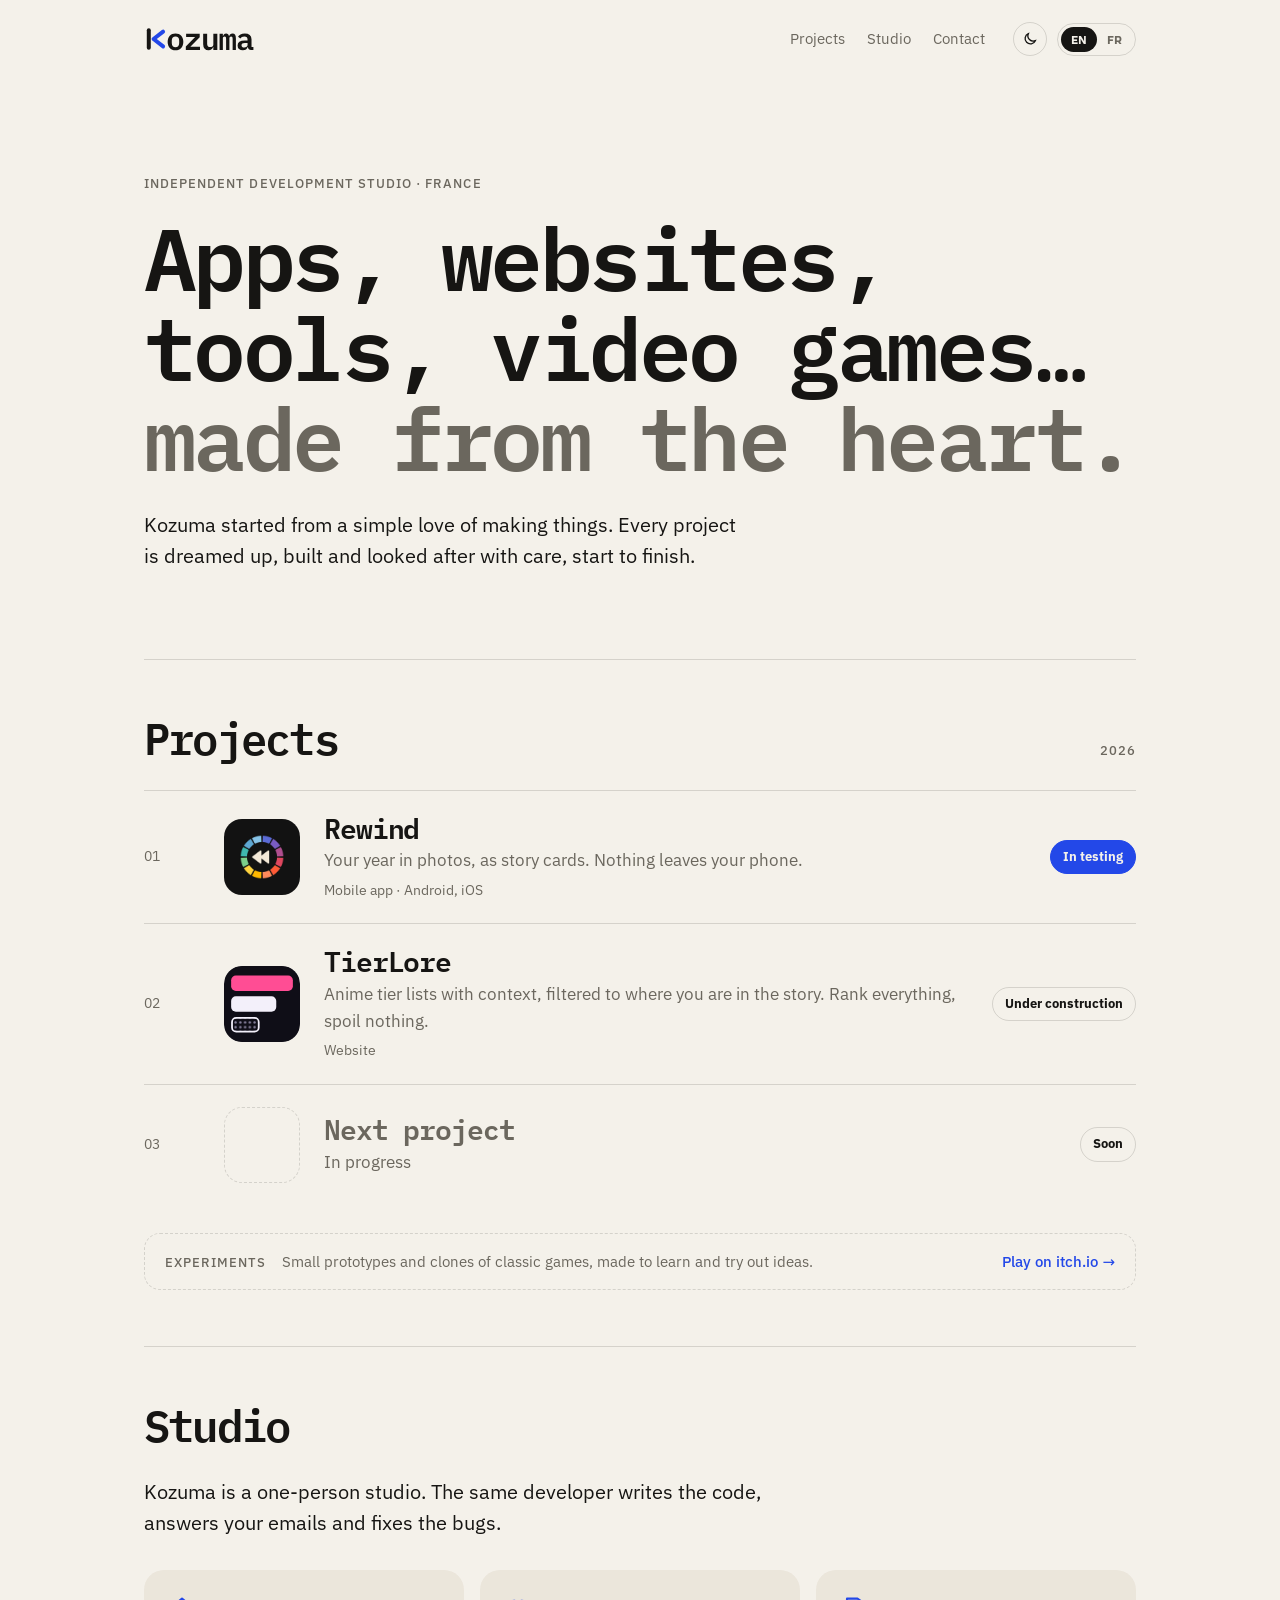
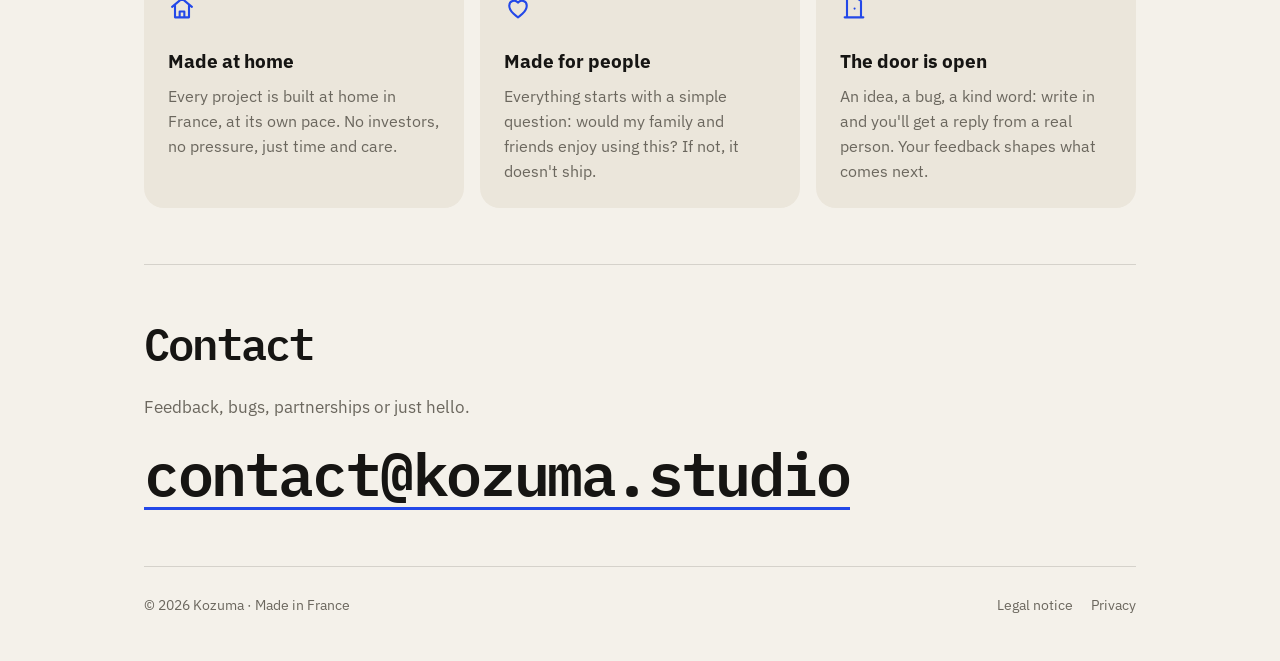
==== index.html @ 7aa735cb "Add TierLore to the projects" ====
<!doctype html>
<html lang="en">
<head>
<meta charset="utf-8">
<meta name="viewport" content="width=device-width, initial-scale=1">
<title>Kozuma</title>
<meta name="description" content="Kozuma is an independent development studio from France: apps, websites, tools and video games, made with heart.">
<meta name="theme-color" content="#f4f1ea" media="(prefers-color-scheme: light)">
<meta name="theme-color" content="#141311" media="(prefers-color-scheme: dark)">
<script>
  // Apply the saved theme before the page paints, so there is no flash.
  try { const t = localStorage.getItem('theme'); if (t === 'light' || t === 'dark') document.documentElement.dataset.theme = t; } catch {}
</script>
<link rel="icon" href="favicon.svg" type="image/svg+xml">
<link rel="icon" href="favicon.png" type="image/png">
<link rel="apple-touch-icon" href="img/kozuma-icon-192.png">
<meta property="og:type" content="website">
<meta property="og:title" content="Kozuma">
<meta property="og:description" content="Independent development studio from France: apps, websites, tools and video games, made with heart.">
<meta property="og:url" content="https://kozuma.studio/">
<meta property="og:image" content="https://kozuma.studio/img/og.png">
<meta property="og:image:width" content="1200">
<meta property="og:image:height" content="630">
<meta name="twitter:card" content="summary_large_image">
<link rel="preload" href="fonts/ibm-plex-mono-600-latin.woff2" as="font" type="font/woff2" crossorigin>
<link rel="stylesheet" href="fonts/fonts.css">
<style>
  :root {
    --display: "IBM Plex Mono", ui-monospace, monospace; --display-weight: 600; --display-track: -.04em; --body: "IBM Plex Sans", system-ui, sans-serif;
    --bg: #f4f1ea; --ink: #161513; --muted: #6b675e; --line: rgba(22,21,19,.14); --card: #ebe6db; --accent: #2348e8;
  }
  /* Theme: follows the device unless the visitor picked one (data-theme on <html>). */
  @media (prefers-color-scheme: dark) {
    :root:not([data-theme="light"]) { --bg: #141311; --ink: #f1ede4; --muted: #9c978b; --line: rgba(241,237,228,.14); --card: #1f1d1a; --accent: #7d95ff; }
  }
  :root[data-theme="dark"] { --bg: #141311; --ink: #f1ede4; --muted: #9c978b; --line: rgba(241,237,228,.14); --card: #1f1d1a; --accent: #7d95ff; }
  * { box-sizing: border-box; }
  html { -webkit-text-size-adjust: 100%; }
  body { margin: 0; background: var(--bg); color: var(--ink); font: 17px/1.55 var(--body); }
  a { color: inherit; }
  ::selection { background: var(--accent); color: var(--bg); }
  .wrap { max-width: 1040px; margin: 0 auto; padding: 0 24px; }
  .display { font-family: var(--display); font-weight: var(--display-weight); letter-spacing: var(--display-track); line-height: 1.02; }
  .label { font-size: 13px; font-weight: 500; letter-spacing: .08em; text-transform: uppercase; color: var(--muted); }

  /* Language: both texts live in the page, the html lang attribute picks one. */
  html[lang="en"] [lang="fr"], html[lang="fr"] [lang="en"] { display: none !important; }

  header { display: flex; align-items: center; gap: 28px; padding: 22px 0; }
  .brand { display: flex; align-items: center; gap: 10px; font-size: 22px; text-decoration: none; }
  .brand svg { height: 28px; width: auto; flex: none; display: block; }
  nav { display: flex; gap: 22px; margin-left: auto; font-size: 15px; }
  nav a { text-decoration: none; color: var(--muted); }
  nav a:hover { color: var(--ink); }
  .theme { display: grid; place-items: center; width: 34px; height: 34px; border: 1px solid var(--line); border-radius: 999px; background: none; color: var(--ink); cursor: pointer; padding: 0; }
  .theme svg { width: 16px; height: 16px; fill: none; stroke: currentColor; stroke-width: 2; stroke-linecap: round; }
  .theme .sun { display: none; }
  @media (prefers-color-scheme: dark) { :root:not([data-theme="light"]) .theme .sun { display: block; } :root:not([data-theme="light"]) .theme .moon { display: none; } }
  :root[data-theme="dark"] .theme .sun { display: block; } :root[data-theme="dark"] .theme .moon { display: none; }
  .theme + .switch { margin-left: -18px; }
  .switch { display: flex; border: 1px solid var(--line); border-radius: 999px; padding: 3px; }
  .switch button { border: 0; background: none; color: var(--muted); font: 700 12px var(--body); padding: 5px 10px; border-radius: 999px; cursor: pointer; }
  .switch button[aria-pressed="true"] { background: var(--ink); color: var(--bg); }

  .hero { padding: 96px 0 88px; }
  h1 { font-size: clamp(44px, 7.6vw, 88px); margin: 18px 0 28px; max-width: 13em; }
  h1 .soft { color: var(--muted); }
  .lead { font-size: 20px; max-width: 30em; margin: 0; }

  section { padding: 56px 0; border-top: 1px solid var(--line); }
  .head { display: flex; align-items: baseline; justify-content: space-between; gap: 20px; margin-bottom: 28px; }
  h2 { font-size: clamp(30px, 4.4vw, 44px); margin: 0; }

  /* Projects: one row per project, numbered like an index. */
  .projects { list-style: none; margin: 0; padding: 0; }
  .row { display: grid; grid-template-columns: 56px 76px 1fr auto; gap: 24px; align-items: center; padding: 22px 0; border-bottom: 1px solid var(--line); text-decoration: none; }
  .projects li:first-child .row { border-top: 1px solid var(--line); }
  .projects li:last-child .row { border-bottom: 0; }
  .num { font-size: 14px; color: var(--muted); font-variant-numeric: tabular-nums; }
  .row img, .row .blank { width: 76px; height: 76px; border-radius: 18px; }
  .row .blank { border: 1.5px dashed var(--line); }
  .row b { font-family: var(--display); font-weight: var(--display-weight); letter-spacing: var(--display-track); font-size: 28px; display: block; line-height: 1.1; }
  .row p { margin: 4px 0 0; color: var(--muted); }
  .row .meta { font-size: 14px; color: var(--muted); margin-top: 6px; }
  .status { font-size: 13px; font-weight: 700; padding: 6px 12px; border-radius: 999px; white-space: nowrap; border: 1px solid var(--line); }
  .status.live { background: var(--accent); border-color: var(--accent); color: var(--bg); }
  a.row:hover b { text-decoration: underline; text-decoration-thickness: 2px; text-underline-offset: 4px; }
  .row.next b { color: var(--muted); }
  .lab { display: flex; flex-wrap: wrap; align-items: baseline; gap: 6px 16px; margin-top: 28px; padding: 16px 20px; border: 1px dashed var(--line); border-radius: 16px; text-decoration: none; color: var(--muted); font-size: 15px; }
  .lab-go { margin-left: auto; color: var(--accent); font-weight: 500; white-space: nowrap; }
  .lab:hover .lab-go { text-decoration: underline; text-underline-offset: 3px; }

  .values { display: grid; grid-template-columns: repeat(3, 1fr); gap: 16px; }
  .value { background: var(--card); border-radius: 20px; padding: 24px; }
  .value h3 { font-size: 19px; margin: 0 0 8px; }
  .value .ico { width: 28px; height: 28px; margin-bottom: 18px; fill: none; stroke: var(--accent); stroke-width: 1.8; stroke-linecap: round; stroke-linejoin: round; }
  .value p { margin: 0; color: var(--muted); font-size: 16px; }
  .about { font-size: 20px; max-width: 34em; margin: 0 0 32px; }

  .mail { font-size: clamp(20px, 5.4vw, 60px); text-decoration: none; display: inline-block; border-bottom: 3px solid var(--accent); padding-bottom: 4px; overflow-wrap: anywhere; }
  .mail:hover { color: var(--accent); }
  .contact p { color: var(--muted); margin: 0 0 22px; }

  footer { padding: 28px 0 44px; color: var(--muted); font-size: 14px; display: flex; gap: 20px; flex-wrap: wrap; justify-content: space-between; border-top: 1px solid var(--line); }
  footer .legal { display: flex; gap: 18px; }
  footer a { text-decoration: none; } footer a:hover { color: var(--ink); }

  @media (max-width: 760px) {
    nav { display: none; }
    .theme { margin-left: auto; }
    .hero { padding: 48px 0 56px; }
    .values { grid-template-columns: 1fr; }
    .row { grid-template-columns: 56px 1fr auto; gap: 16px; }
    .row .num { display: none; }
    .row img, .row .blank { width: 56px; height: 56px; border-radius: 14px; }
    .row b { font-size: 22px; }
    .status { grid-column: 2 / -1; justify-self: start; }
  }
</style>
</head>
<body>
<div class="wrap">
  <header>
    <a class="brand" href="./" aria-label="Kozuma">
      <svg viewBox="-40 -800 3592 900" aria-hidden="true"><g fill="none" stroke-width="128" stroke-linecap="round" stroke-linejoin="round"><path d="M114.0 -632.0 L114.0 -66.0" stroke="var(--ink)"/><path d="M573.6 -586.9 L267.4 -349.0 L573.6 -111.1" stroke="var(--accent)"/></g><path fill="var(--ink)" d="M972 12Q913 12 866.5 -7.0Q820 -26 787.5 -61.0Q755 -96 737.5 -146.0Q720 -196 720 -258Q720 -320 737.5 -370.0Q755 -420 787.5 -455.0Q820 -490 866.5 -509.0Q913 -528 972 -528Q1030 -528 1077.0 -509.0Q1124 -490 1156.5 -455.0Q1189 -420 1206.5 -370.0Q1224 -320 1224 -258Q1224 -196 1206.5 -146.0Q1189 -96 1156.5 -61.0Q1124 -26 1077.0 -7.0Q1030 12 972 12ZM972 -86Q1027 -86 1059.0 -119.5Q1091 -153 1091 -218V-298Q1091 -363 1059.0 -396.5Q1027 -430 972 -430Q917 -430 885.0 -396.5Q853 -363 853 -298V-218Q853 -153 885.0 -119.5Q917 -86 972 -86Z M1304 0V-109L1604 -415H1314V-516H1750V-407L1450 -101H1760V0Z M2189 -91H2184Q2167 -49 2131.5 -18.5Q2096 12 2033 12Q1957 12 1909.5 -38.5Q1862 -89 1862 -183V-516H1990V-201Q1990 -89 2087 -89Q2106 -89 2124.5 -94.0Q2143 -99 2157.5 -109.5Q2172 -120 2180.5 -135.0Q2189 -150 2189 -171V-516H2317V0H2189Z M2389 0V-516H2495V-445H2501Q2513 -479 2535.5 -503.5Q2558 -528 2599 -528Q2638 -528 2661.0 -505.5Q2684 -483 2691 -442H2696Q2709 -477 2734.5 -502.5Q2760 -528 2807 -528Q2864 -528 2889.0 -487.0Q2914 -446 2914 -366V0H2809V-351Q2809 -396 2796.5 -414.0Q2784 -432 2759 -432Q2736 -432 2720.5 -417.0Q2705 -402 2705 -371V0H2599V-351Q2599 -396 2587.0 -414.0Q2575 -432 2550 -432Q2526 -432 2510.5 -417.0Q2495 -402 2495 -371V0Z M3402 0Q3355 0 3329.5 -23.5Q3304 -47 3299 -89H3294Q3280 -41 3239.0 -14.5Q3198 12 3138 12Q3060 12 3014.0 -29.0Q2968 -70 2968 -143Q2968 -299 3197 -299H3288V-333Q3288 -382 3264.0 -407.0Q3240 -432 3186 -432Q3137 -432 3107.0 -413.0Q3077 -394 3056 -364L2983 -426Q3007 -469 3060.5 -498.5Q3114 -528 3199 -528Q3301 -528 3358.5 -480.5Q3416 -433 3416 -339V-96H3477V0ZM3181 -76Q3227 -76 3257.5 -97.5Q3288 -119 3288 -156V-225H3200Q3095 -225 3095 -159V-139Q3095 -108 3118.0 -92.0Q3141 -76 3181 -76Z"/></svg>
    </a>
    <nav>
      <a href="#projects"><span lang="en">Projects</span><span lang="fr">Projets</span></a>
      <a href="#studio">Studio</a>
      <a href="#contact">Contact</a>
    </nav>
    <button type="button" class="theme" aria-label="Light or dark theme">
      <svg class="moon" viewBox="0 0 24 24" aria-hidden="true"><path d="M20 14.5A8 8 0 0 1 9.5 4a8 8 0 1 0 10.5 10.5Z"/></svg>
      <svg class="sun" viewBox="0 0 24 24" aria-hidden="true"><circle cx="12" cy="12" r="4"/><path d="M12 2v2M12 20v2M4.9 4.9l1.4 1.4M17.7 17.7l1.4 1.4M2 12h2M20 12h2M4.9 19.1l1.4-1.4M17.7 6.3l1.4-1.4"/></svg>
    </button>
    <div class="switch" role="group" aria-label="Language">
      <button type="button" data-lang="en">EN</button>
      <button type="button" data-lang="fr">FR</button>
    </div>
  </header>

  <main>
    <div class="hero">
      <div class="label"><span lang="en">Independent development studio · France</span><span lang="fr">Studio de développement indépendant · France</span></div>
      <h1 class="display">
        <span lang="en">Apps, websites, tools, video games… <span class="soft">made from the heart.</span></span>
        <span lang="fr">Applis, sites, outils, jeux vidéo… <span class="soft">faits avec le cœur.</span></span>
      </h1>
      <p class="lead">
        <span lang="en">Kozuma started from a simple love of making things. Every project is dreamed up, built and looked after with care, start to finish.</span>
        <span lang="fr">Kozuma est né d'une passion toute simple : fabriquer des choses. Chaque projet est imaginé, construit et entretenu avec soin, du début à la fin.</span>
      </p>
    </div>

    <section id="projects">
      <div class="head">
        <h2 class="display"><span lang="en">Projects</span><span lang="fr">Projets</span></h2>
        <span class="label">2026</span>
      </div>
      <ul class="projects">
        <li>
          <a class="row" href="https://rewind.kozuma.studio/">
            <span class="num">01</span>
            <img src="img/rewind.png" alt="">
            <div>
              <b>Rewind</b>
              <p><span lang="en">Your year in photos, as story cards. Nothing leaves your phone.</span><span lang="fr">Ton année en photos, en stories. Rien ne quitte ton téléphone.</span></p>
              <div class="meta"><span lang="en">Mobile app · Android, iOS</span><span lang="fr">App mobile · Android, iOS</span></div>
            </div>
            <span class="status live"><span lang="en">In testing</span><span lang="fr">En test</span></span>
          </a>
        </li>
        <li>
          <a class="row" href="https://tierlore.com/">
            <span class="num">02</span>
            <img src="img/tierlore.svg" alt="">
            <div>
              <b>TierLore</b>
              <p><span lang="en">Anime tier lists with context, filtered to where you are in the story. Rank everything, spoil nothing.</span><span lang="fr">Des tier lists d'anime avec du contexte, filtré selon ton avancée dans l'histoire. Classe tout, ne spoile rien.</span></p>
              <div class="meta"><span lang="en">Website</span><span lang="fr">Site web</span></div>
            </div>
            <span class="status"><span lang="en">Under construction</span><span lang="fr">En construction</span></span>
          </a>
        </li>
        <li>
          <div class="row next">
            <span class="num">03</span>
            <span class="blank"></span>
            <div>
              <b><span lang="en">Next project</span><span lang="fr">Prochain projet</span></b>
              <p><span lang="en">In progress</span><span lang="fr">En cours</span></p>
            </div>
            <span class="status"><span lang="en">Soon</span><span lang="fr">Bientôt</span></span>
          </div>
        </li>
      </ul>
      <a class="lab" href="https://kozumagames.itch.io" rel="noopener">
        <span class="label"><span lang="en">Experiments</span><span lang="fr">Expérimentations</span></span>
        <span class="lab-text"><span lang="en">Small prototypes and clones of classic games, made to learn and try out ideas.</span><span lang="fr">Des petits prototypes et clones de jeux classiques, faits pour apprendre et tester des idées.</span></span>
        <span class="lab-go"><span lang="en">Play on itch.io</span><span lang="fr">Jouer sur itch.io</span> →</span>
      </a>
    </section>

    <section id="studio">
      <div class="head"><h2 class="display">Studio</h2></div>
      <p class="about">
        <span lang="en">Kozuma is a one-person studio. The same developer writes the code, answers your emails and fixes the bugs.</span>
        <span lang="fr">Kozuma est un studio d'une seule personne. Le même développeur écrit le code, répond à tes mails et corrige les bugs.</span>
      </p>
      <div class="values">
        <div class="value">
          <svg class="ico" viewBox="0 0 24 24" aria-hidden="true"><path d="M3.5 11 12 4l8.5 7M6 9.5V20h12V9.5M10 20v-5h4v5"/></svg>
          <h3><span lang="en">Made at home</span><span lang="fr">Fait maison</span></h3>
          <p><span lang="en">Every project is built at home in France, at its own pace. No investors, no pressure, just time and care.</span><span lang="fr">Chaque projet est fabriqué à la maison, en France, à son rythme. Pas d'investisseurs, pas de pression, juste du temps et du soin.</span></p>
        </div>
        <div class="value">
          <svg class="ico" viewBox="0 0 24 24" aria-hidden="true"><path d="M12 20s-7.5-4.6-7.5-10A4.2 4.2 0 0 1 12 7.4 4.2 4.2 0 0 1 19.5 10c0 5.4-7.5 10-7.5 10Z"/></svg>
          <h3><span lang="en">Made for people</span><span lang="fr">Pensé pour les proches</span></h3>
          <p><span lang="en">Everything starts with a simple question: would my family and friends enjoy using this? If not, it doesn't ship.</span><span lang="fr">Tout part d'une question simple : est-ce que ma famille et mes amis aimeraient s'en servir ? Si la réponse est non, ça ne sort pas.</span></p>
        </div>
        <div class="value">
          <svg class="ico" viewBox="0 0 24 24" aria-hidden="true"><path d="M6 20V4h9l3 2v14M4 20h16M12.5 12.5h.01"/></svg>
          <h3><span lang="en">The door is open</span><span lang="fr">La porte est ouverte</span></h3>
          <p><span lang="en">An idea, a bug, a kind word: write in and you'll get a reply from a real person. Your feedback shapes what comes next.</span><span lang="fr">Une idée, un bug, un petit mot : écris et une vraie personne te répond. Tes retours décident de la suite.</span></p>
        </div>
      </div>
    </section>

    <section id="contact" class="contact">
      <div class="head"><h2 class="display">Contact</h2></div>
      <p><span lang="en">Feedback, bugs, partnerships or just hello.</span><span lang="fr">Un retour, un bug, un partenariat ou juste bonjour.</span></p>
      <a class="mail display" href="mailto:contact@kozuma.studio">contact@kozuma.studio</a>
    </section>
  </main>

  <footer>
    <span>© 2026 Kozuma · <span lang="en">Made in France</span><span lang="fr">Fait en France</span></span>
    <span class="legal"><a href="legal/"><span lang="en">Legal notice</span><span lang="fr">Mentions légales</span></a><a href="privacy/"><span lang="en">Privacy</span><span lang="fr">Confidentialité</span></a></span>
  </footer>
</div>

<script>
  // Theme: flips whatever is showing now and remembers the choice.
  const themeColor = { light: '#f4f1ea', dark: '#141311' };
  function showTheme() {
    const t = document.documentElement.dataset.theme || (matchMedia('(prefers-color-scheme: dark)').matches ? 'dark' : 'light');
    for (const m of document.querySelectorAll('meta[name="theme-color"]')) m.content = themeColor[t];
  }
  document.querySelector('.theme').addEventListener('click', () => {
    const dark = getComputedStyle(document.documentElement).getPropertyValue('--bg').trim() === '#141311';
    const next = dark ? 'light' : 'dark';
    document.documentElement.dataset.theme = next;
    try { localStorage.setItem('theme', next); } catch {}
    showTheme();
  });
  if (document.documentElement.dataset.theme) showTheme();

  // Language: the visitor's choice, else the browser's, else English.
  function setLang(lang) {
    document.documentElement.lang = lang;
    for (const b of document.querySelectorAll('.switch button')) b.setAttribute('aria-pressed', String(b.dataset.lang === lang));
  }
  let saved = null;
  try { saved = localStorage.getItem('lang'); } catch {}
  const browserLang = (navigator.language || '').toLowerCase().startsWith('fr') ? 'fr' : 'en';
  setLang(saved === 'fr' || saved === 'en' ? saved : browserLang);
  for (const b of document.querySelectorAll('.switch button')) {
    b.addEventListener('click', () => {
      setLang(b.dataset.lang);
      try { localStorage.setItem('lang', b.dataset.lang); } catch {}
    });
  }
</script>
</body>
</html>
---- fonts/fonts.css ----
/* IBM Plex, SIL Open Font License 1.1, self-hosted (latin + latin-ext). */
/* latin-ext */
@font-face {
  font-family: 'IBM Plex Mono';
  font-style: normal;
  font-weight: 600;
  font-display: swap;
  src: url(ibm-plex-mono-600-latin-ext.woff2) format('woff2');
  unicode-range: U+0100-02BA, U+02BD-02C5, U+02C7-02CC, U+02CE-02D7, U+02DD-02FF, U+0304, U+0308, U+0329, U+1D00-1DBF, U+1E00-1E9F, U+1EF2-1EFF, U+2020, U+20A0-20AB, U+20AD-20C4, U+2113, U+2C60-2C7F, U+A720-A7FF;
}
/* latin */
@font-face {
  font-family: 'IBM Plex Mono';
  font-style: normal;
  font-weight: 600;
  font-display: swap;
  src: url(ibm-plex-mono-600-latin.woff2) format('woff2');
  unicode-range: U+0000-00FF, U+0131, U+0152-0153, U+02BB-02BC, U+02C6, U+02DA, U+02DC, U+0304, U+0308, U+0329, U+2000-206F, U+20AC, U+2122, U+2191, U+2193, U+2212, U+2215, U+FEFF, U+FFFD;
}
/* latin-ext */
@font-face {
  font-family: 'IBM Plex Sans';
  font-style: normal;
  font-weight: 400;
  font-stretch: 100%;
  font-display: swap;
  src: url(ibm-plex-sans-400-latin-ext.woff2) format('woff2');
  unicode-range: U+0100-02BA, U+02BD-02C5, U+02C7-02CC, U+02CE-02D7, U+02DD-02FF, U+0304, U+0308, U+0329, U+1D00-1DBF, U+1E00-1E9F, U+1EF2-1EFF, U+2020, U+20A0-20AB, U+20AD-20C4, U+2113, U+2C60-2C7F, U+A720-A7FF;
}
/* latin */
@font-face {
  font-family: 'IBM Plex Sans';
  font-style: normal;
  font-weight: 400;
  font-stretch: 100%;
  font-display: swap;
  src: url(ibm-plex-sans-400-latin.woff2) format('woff2');
  unicode-range: U+0000-00FF, U+0131, U+0152-0153, U+02BB-02BC, U+02C6, U+02DA, U+02DC, U+0304, U+0308, U+0329, U+2000-206F, U+20AC, U+2122, U+2191, U+2193, U+2212, U+2215, U+FEFF, U+FFFD;
}
/* latin-ext */
@font-face {
  font-family: 'IBM Plex Sans';
  font-style: normal;
  font-weight: 500;
  font-stretch: 100%;
  font-display: swap;
  src: url(ibm-plex-sans-400-latin-ext.woff2) format('woff2');
  unicode-range: U+0100-02BA, U+02BD-02C5, U+02C7-02CC, U+02CE-02D7, U+02DD-02FF, U+0304, U+0308, U+0329, U+1D00-1DBF, U+1E00-1E9F, U+1EF2-1EFF, U+2020, U+20A0-20AB, U+20AD-20C4, U+2113, U+2C60-2C7F, U+A720-A7FF;
}
/* latin */
@font-face {
  font-family: 'IBM Plex Sans';
  font-style: normal;
  font-weight: 500;
  font-stretch: 100%;
  font-display: swap;
  src: url(ibm-plex-sans-400-latin.woff2) format('woff2');
  unicode-range: U+0000-00FF, U+0131, U+0152-0153, U+02BB-02BC, U+02C6, U+02DA, U+02DC, U+0304, U+0308, U+0329, U+2000-206F, U+20AC, U+2122, U+2191, U+2193, U+2212, U+2215, U+FEFF, U+FFFD;
}
/* latin-ext */
@font-face {
  font-family: 'IBM Plex Sans';
  font-style: normal;
  font-weight: 700;
  font-stretch: 100%;
  font-display: swap;
  src: url(ibm-plex-sans-400-latin-ext.woff2) format('woff2');
  unicode-range: U+0100-02BA, U+02BD-02C5, U+02C7-02CC, U+02CE-02D7, U+02DD-02FF, U+0304, U+0308, U+0329, U+1D00-1DBF, U+1E00-1E9F, U+1EF2-1EFF, U+2020, U+20A0-20AB, U+20AD-20C4, U+2113, U+2C60-2C7F, U+A720-A7FF;
}
/* latin */
@font-face {
  font-family: 'IBM Plex Sans';
  font-style: normal;
  font-weight: 700;
  font-stretch: 100%;
  font-display: swap;
  src: url(ibm-plex-sans-400-latin.woff2) format('woff2');
  unicode-range: U+0000-00FF, U+0131, U+0152-0153, U+02BB-02BC, U+02C6, U+02DA, U+02DC, U+0304, U+0308, U+0329, U+2000-206F, U+20AC, U+2122, U+2191, U+2193, U+2212, U+2215, U+FEFF, U+FFFD;
}
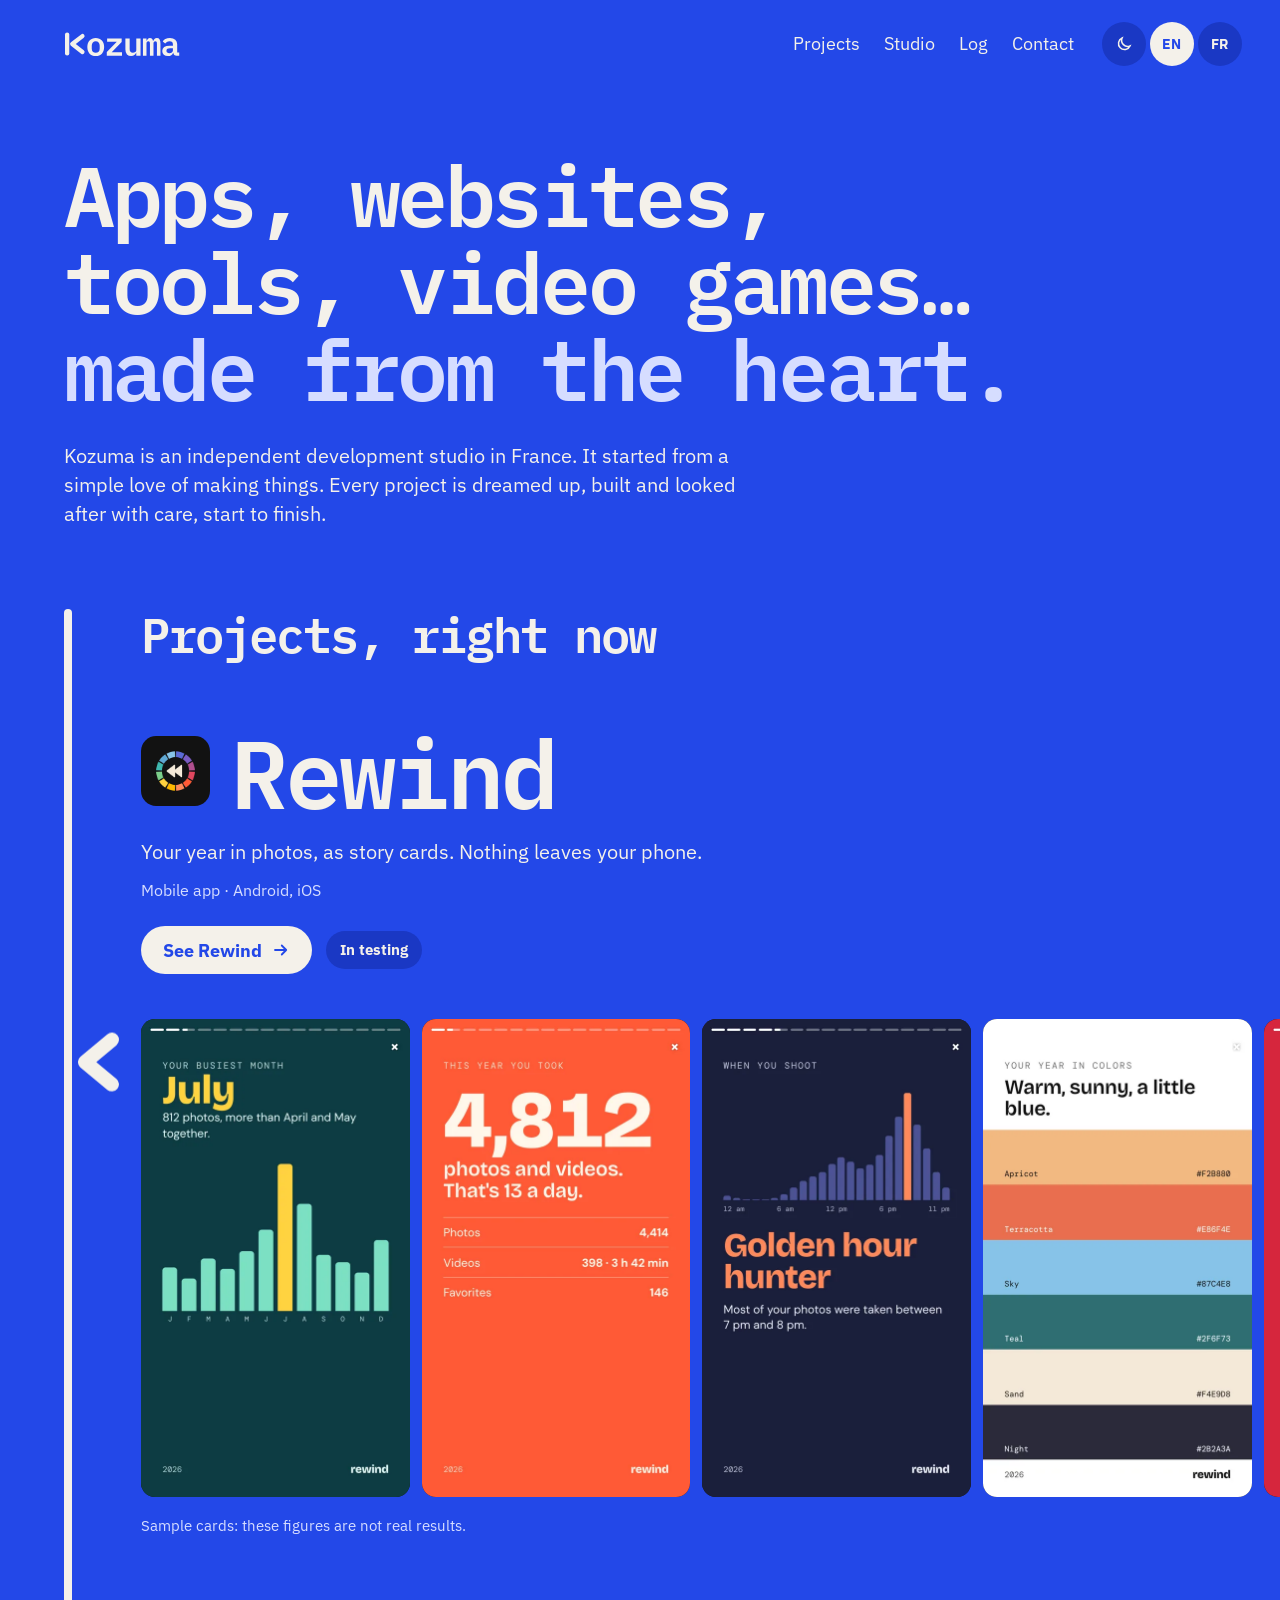
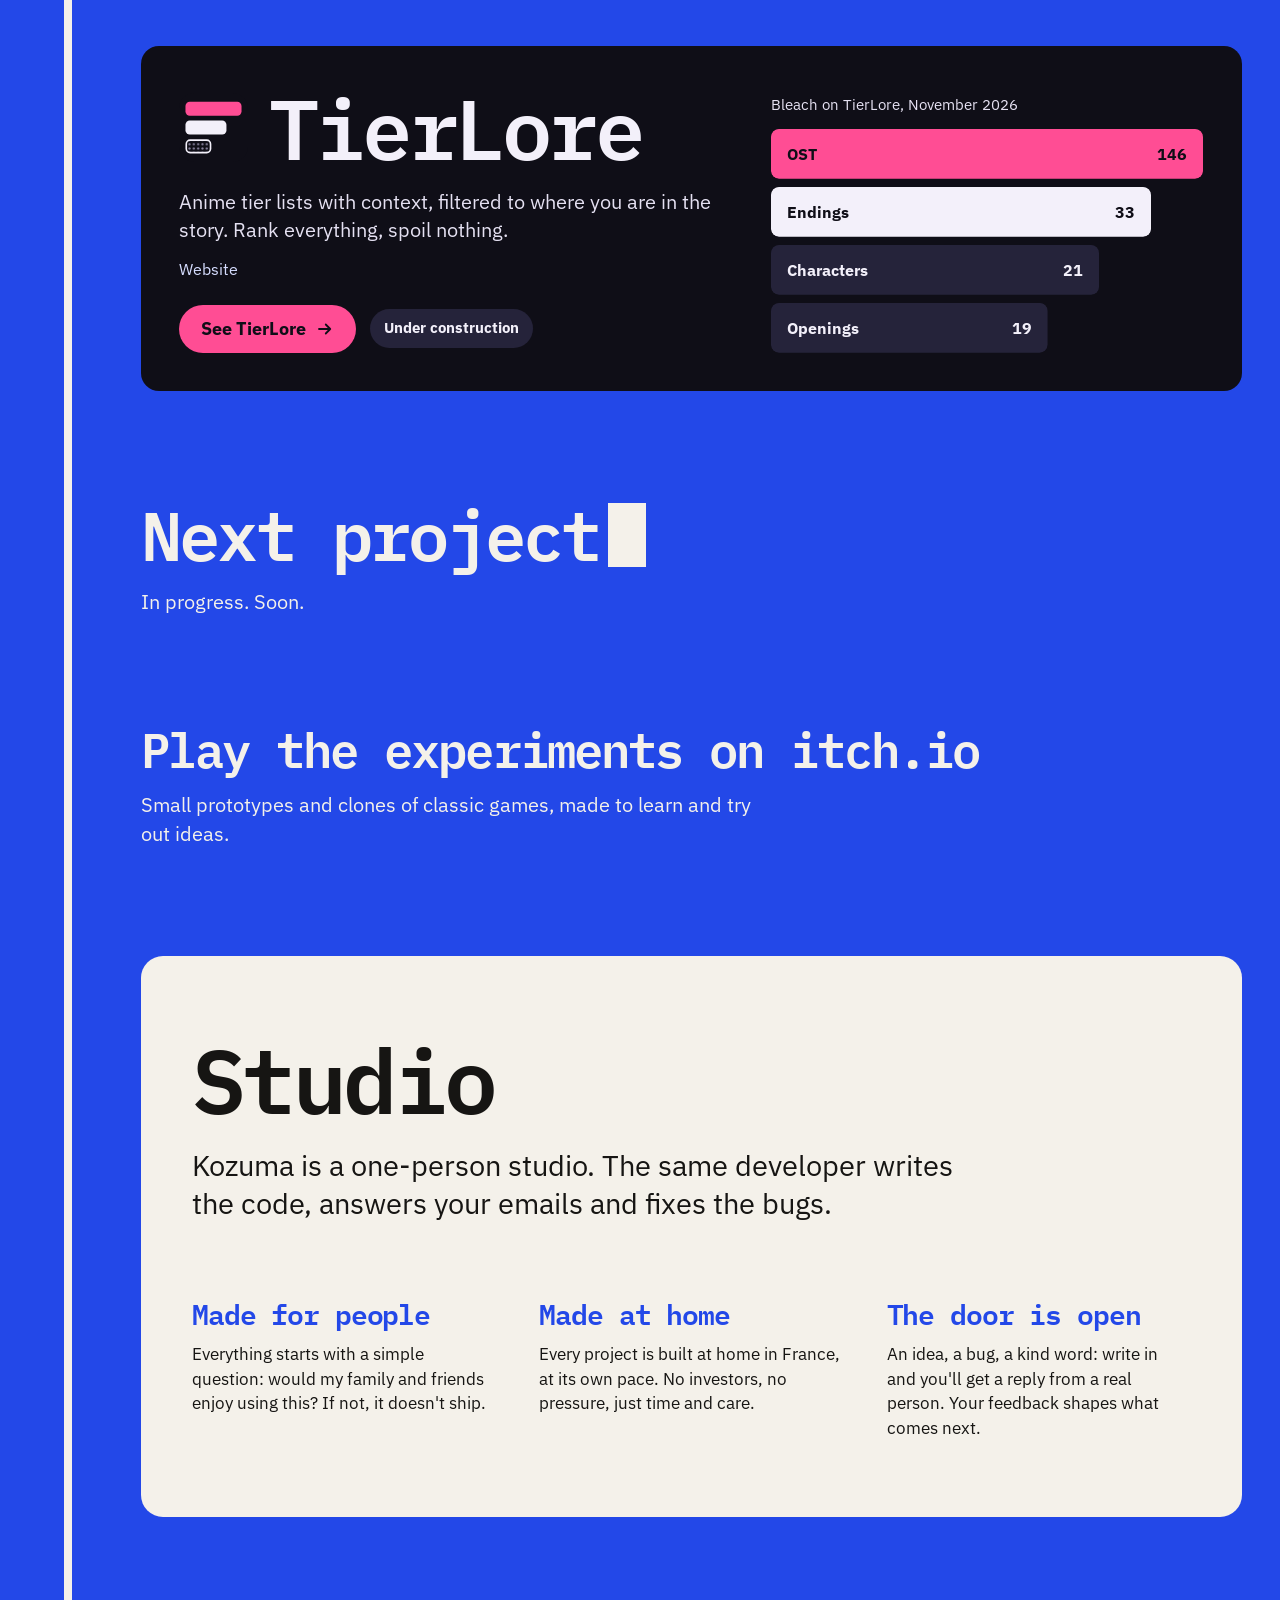
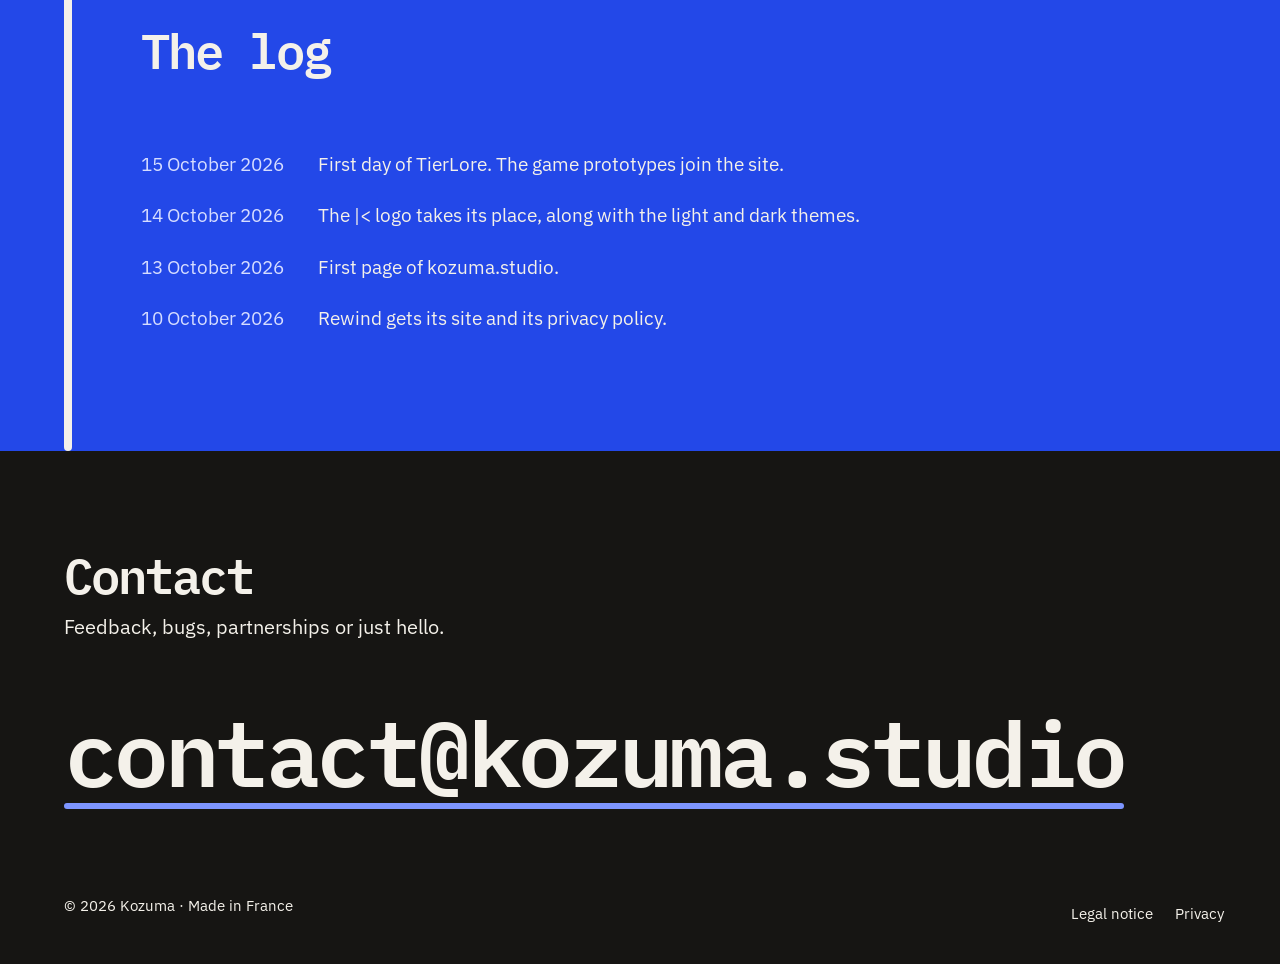
==== commit 790d9146: "Redesign the homepage" ====
--- a/index.html
+++ b/index.html
@@ -5,10 +5,11 @@
 <meta name="viewport" content="width=device-width, initial-scale=1">
 <title>Kozuma</title>
 <meta name="description" content="Kozuma is an independent development studio from France: apps, websites, tools and video games, made with heart.">
-<meta name="theme-color" content="#f4f1ea" media="(prefers-color-scheme: light)">
+<meta name="theme-color" content="#2348e8" media="(prefers-color-scheme: light)">
 <meta name="theme-color" content="#141311" media="(prefers-color-scheme: dark)">
 <script>
   // Apply the saved theme before the page paints, so there is no flash.
+  document.documentElement.classList.add('js');
   try { const t = localStorage.getItem('theme'); if (t === 'light' || t === 'dark') document.documentElement.dataset.theme = t; } catch {}
 </script>
 <link rel="icon" href="favicon.svg" type="image/svg+xml">
@@ -26,229 +27,387 @@
 <link rel="stylesheet" href="fonts/fonts.css">
 <style>
   :root {
-    --display: "IBM Plex Mono", ui-monospace, monospace; --display-weight: 600; --display-track: -.04em; --body: "IBM Plex Sans", system-ui, sans-serif;
-    --bg: #f4f1ea; --ink: #161513; --muted: #6b675e; --line: rgba(22,21,19,.14); --card: #ebe6db; --accent: #2348e8;
-  }
-  /* Theme: follows the device unless the visitor picked one (data-theme on <html>). */
+    --display: "IBM Plex Mono", ui-monospace, monospace;
+    --body: "IBM Plex Sans", system-ui, sans-serif;
+    --ground: #2348e8; --on: #f4f1ea; --soft: #d6ddff; --chip: #1a38c4; --sheet: #f4f1ea; --on-sheet: #161513; --soft-sheet: #55524a; --close: #161513; --on-close: #f4f1ea; --hot: #7d95ff;
+    --logo-bar: var(--on); --logo-chevron: var(--on); --logo-ink: var(--on);
+    --spine: clamp(18px, 5vw, 76px); --col: clamp(46px, 11vw, 176px); --edge: clamp(18px, 3vw, 44px);
+    --ease-out: cubic-bezier(.23, 1, .32, 1);
+    color-scheme: dark;
+  }
+  /* Dark keeps the same page, on Nuit: the cobalt moves from the ground to the chevron. */
   @media (prefers-color-scheme: dark) {
-    :root:not([data-theme="light"]) { --bg: #141311; --ink: #f1ede4; --muted: #9c978b; --line: rgba(241,237,228,.14); --card: #1f1d1a; --accent: #7d95ff; }
-  }
-  :root[data-theme="dark"] { --bg: #141311; --ink: #f1ede4; --muted: #9c978b; --line: rgba(241,237,228,.14); --card: #1f1d1a; --accent: #7d95ff; }
+    :root:not([data-theme="light"]) { --ground: #141311; --soft: #c4bfb3; --chip: #24221e; --sheet: #211f1b; --on-sheet: #f1ede4; --soft-sheet: #c4bfb3; --close: #2348e8; --logo-chevron: #7d95ff; }
+  }
+  :root[data-theme="dark"] { --ground: #141311; --soft: #c4bfb3; --chip: #24221e; --sheet: #211f1b; --on-sheet: #f1ede4; --soft-sheet: #c4bfb3; --close: #2348e8; --logo-chevron: #7d95ff; }
+
   * { box-sizing: border-box; }
-  html { -webkit-text-size-adjust: 100%; }
-  body { margin: 0; background: var(--bg); color: var(--ink); font: 17px/1.55 var(--body); }
+  html { -webkit-text-size-adjust: 100%; scroll-behavior: smooth; }
+  body { margin: 0; background: var(--ground); color: var(--on); font: 400 18px/1.5 var(--body); overflow-x: clip; transition: background 320ms var(--ease-out); }
   a { color: inherit; }
-  ::selection { background: var(--accent); color: var(--bg); }
-  .wrap { max-width: 1040px; margin: 0 auto; padding: 0 24px; }
-  .display { font-family: var(--display); font-weight: var(--display-weight); letter-spacing: var(--display-track); line-height: 1.02; }
-  .label { font-size: 13px; font-weight: 500; letter-spacing: .08em; text-transform: uppercase; color: var(--muted); }
-
-  /* Language: both texts live in the page, the html lang attribute picks one. */
+  img, svg { display: block; }
+  h1, h2, h3, p { margin: 0; }
+  ::selection { background: var(--on); color: var(--ground); }
+  :focus-visible { outline: 3px solid currentColor; outline-offset: 3px; border-radius: 4px; }
+  ::-webkit-scrollbar { width: 10px; height: 10px; }
+  ::-webkit-scrollbar-thumb { background: var(--soft); border-radius: 99px; border: 2px solid var(--ground); }
+  ::-webkit-scrollbar-track { background: var(--ground); }
   html[lang="en"] [lang="fr"], html[lang="fr"] [lang="en"] { display: none !important; }
-
-  header { display: flex; align-items: center; gap: 28px; padding: 22px 0; }
-  .brand { display: flex; align-items: center; gap: 10px; font-size: 22px; text-decoration: none; }
-  .brand svg { height: 28px; width: auto; flex: none; display: block; }
-  nav { display: flex; gap: 22px; margin-left: auto; font-size: 15px; }
-  nav a { text-decoration: none; color: var(--muted); }
-  nav a:hover { color: var(--ink); }
-  .theme { display: grid; place-items: center; width: 34px; height: 34px; border: 1px solid var(--line); border-radius: 999px; background: none; color: var(--ink); cursor: pointer; padding: 0; }
-  .theme svg { width: 16px; height: 16px; fill: none; stroke: currentColor; stroke-width: 2; stroke-linecap: round; }
-  .theme .sun { display: none; }
-  @media (prefers-color-scheme: dark) { :root:not([data-theme="light"]) .theme .sun { display: block; } :root:not([data-theme="light"]) .theme .moon { display: none; } }
-  :root[data-theme="dark"] .theme .sun { display: block; } :root[data-theme="dark"] .theme .moon { display: none; }
-  .theme + .switch { margin-left: -18px; }
-  .switch { display: flex; border: 1px solid var(--line); border-radius: 999px; padding: 3px; }
-  .switch button { border: 0; background: none; color: var(--muted); font: 700 12px var(--body); padding: 5px 10px; border-radius: 999px; cursor: pointer; }
-  .switch button[aria-pressed="true"] { background: var(--ink); color: var(--bg); }
-
-  .hero { padding: 96px 0 88px; }
-  h1 { font-size: clamp(44px, 7.6vw, 88px); margin: 18px 0 28px; max-width: 13em; }
-  h1 .soft { color: var(--muted); }
-  .lead { font-size: 20px; max-width: 30em; margin: 0; }
-
-  section { padding: 56px 0; border-top: 1px solid var(--line); }
-  .head { display: flex; align-items: baseline; justify-content: space-between; gap: 20px; margin-bottom: 28px; }
-  h2 { font-size: clamp(30px, 4.4vw, 44px); margin: 0; }
-
-  /* Projects: one row per project, numbered like an index. */
-  .projects { list-style: none; margin: 0; padding: 0; }
-  .row { display: grid; grid-template-columns: 56px 76px 1fr auto; gap: 24px; align-items: center; padding: 22px 0; border-bottom: 1px solid var(--line); text-decoration: none; }
-  .projects li:first-child .row { border-top: 1px solid var(--line); }
-  .projects li:last-child .row { border-bottom: 0; }
-  .num { font-size: 14px; color: var(--muted); font-variant-numeric: tabular-nums; }
-  .row img, .row .blank { width: 76px; height: 76px; border-radius: 18px; }
-  .row .blank { border: 1.5px dashed var(--line); }
-  .row b { font-family: var(--display); font-weight: var(--display-weight); letter-spacing: var(--display-track); font-size: 28px; display: block; line-height: 1.1; }
-  .row p { margin: 4px 0 0; color: var(--muted); }
-  .row .meta { font-size: 14px; color: var(--muted); margin-top: 6px; }
-  .status { font-size: 13px; font-weight: 700; padding: 6px 12px; border-radius: 999px; white-space: nowrap; border: 1px solid var(--line); }
-  .status.live { background: var(--accent); border-color: var(--accent); color: var(--bg); }
-  a.row:hover b { text-decoration: underline; text-decoration-thickness: 2px; text-underline-offset: 4px; }
-  .row.next b { color: var(--muted); }
-  .lab { display: flex; flex-wrap: wrap; align-items: baseline; gap: 6px 16px; margin-top: 28px; padding: 16px 20px; border: 1px dashed var(--line); border-radius: 16px; text-decoration: none; color: var(--muted); font-size: 15px; }
-  .lab-go { margin-left: auto; color: var(--accent); font-weight: 500; white-space: nowrap; }
-  .lab:hover .lab-go { text-decoration: underline; text-underline-offset: 3px; }
-
-  .values { display: grid; grid-template-columns: repeat(3, 1fr); gap: 16px; }
-  .value { background: var(--card); border-radius: 20px; padding: 24px; }
-  .value h3 { font-size: 19px; margin: 0 0 8px; }
-  .value .ico { width: 28px; height: 28px; margin-bottom: 18px; fill: none; stroke: var(--accent); stroke-width: 1.8; stroke-linecap: round; stroke-linejoin: round; }
-  .value p { margin: 0; color: var(--muted); font-size: 16px; }
-  .about { font-size: 20px; max-width: 34em; margin: 0 0 32px; }
-
-  .mail { font-size: clamp(20px, 5.4vw, 60px); text-decoration: none; display: inline-block; border-bottom: 3px solid var(--accent); padding-bottom: 4px; overflow-wrap: anywhere; }
-  .mail:hover { color: var(--accent); }
-  .contact p { color: var(--muted); margin: 0 0 22px; }
-
-  footer { padding: 28px 0 44px; color: var(--muted); font-size: 14px; display: flex; gap: 20px; flex-wrap: wrap; justify-content: space-between; border-top: 1px solid var(--line); }
-  footer .legal { display: flex; gap: 18px; }
-  footer a { text-decoration: none; } footer a:hover { color: var(--ink); }
-
-  @media (max-width: 760px) {
-    nav { display: none; }
-    .theme { margin-left: auto; }
-    .hero { padding: 48px 0 56px; }
-    .values { grid-template-columns: 1fr; }
-    .row { grid-template-columns: 56px 1fr auto; gap: 16px; }
-    .row .num { display: none; }
-    .row img, .row .blank { width: 56px; height: 56px; border-radius: 14px; }
-    .row b { font-size: 22px; }
-    .status { grid-column: 2 / -1; justify-self: start; }
-  }
+  .display { font-family: var(--display); font-weight: 600; letter-spacing: -.04em; line-height: 1.02; text-wrap: balance; }
+
+  header { display: flex; align-items: center; gap: 28px; padding: 20px var(--edge) 20px var(--spine); }
+  .brand { display: block; text-decoration: none; }
+  .brand svg { height: 30px; width: auto; margin-left: -2px; }
+  nav { display: flex; gap: 24px; margin-left: auto; }
+  nav a { text-decoration: none; padding: 10px 0; }
+  nav a:hover { text-decoration: underline; text-underline-offset: 5px; text-decoration-thickness: 2px; }
+  .ctl { display: flex; gap: 4px; }
+  .ctl button { min-width: 44px; height: 44px; border: 0; border-radius: 99px; background: var(--chip); color: var(--on); font: 600 14px var(--body); cursor: pointer; display: grid; place-items: center; padding: 0 8px; transition: transform 160ms var(--ease-out); }
+  .ctl button:active { transform: scale(.94); }
+  .ctl button[aria-pressed="true"] { background: var(--on); color: var(--ground); }
+  .ctl svg { width: 18px; height: 18px; fill: none; stroke: currentColor; stroke-width: 2; stroke-linecap: round; }
+  .sun { display: none; }
+  :root[data-theme="dark"] .sun { display: block; } :root[data-theme="dark"] .moon { display: none; }
+  @media (prefers-color-scheme: dark) { :root:not([data-theme="light"]) .sun { display: block; } :root:not([data-theme="light"]) .moon { display: none; } }
+
+  .hero { padding: clamp(32px, 7vh, 96px) var(--edge) clamp(48px, 9vh, 104px) var(--spine); }
+  h1 { font-size: clamp(42px, 6.65vw, 96px); max-width: 15em; }
+  h1 .soft { display: block; color: var(--soft); }
+  .lead { margin-top: 32px; font-size: clamp(19px, 1.6vw, 23px); line-height: 1.4; max-width: 33em; }
+
+  /* The logo's bar runs down the whole log; the chevron is the reader's place in it. */
+  .log { position: relative; padding-left: var(--col); }
+  .bar { position: absolute; left: var(--spine); top: 0; bottom: 0; width: clamp(5px, .62vw, 9px); margin-left: 0; background: var(--on); border-radius: 99px; }
+  .chev { position: absolute; left: calc(var(--spine) + clamp(9px, 1.1vw, 16px)); top: 0; width: clamp(20px, 3.2vw, 46px); height: clamp(30px, 4.6vw, 66px); will-change: transform; color: var(--logo-chevron); z-index: 2; }
+  .chev path { fill: none; stroke: currentColor; stroke-width: 16; stroke-linecap: round; stroke-linejoin: round; }
+
+  .entry { padding: 0 var(--edge) clamp(72px, 12vh, 140px) 0; scroll-margin-top: 28px; }
+  .when { display: block; font-size: 16px; margin-bottom: 14px; color: var(--soft); font-variant-numeric: tabular-nums; }
+  h2.part { font-size: clamp(34px, 3.8vw, 56px); margin-bottom: clamp(40px, 7vh, 72px); }
+  .name { font-size: clamp(56px, 8.4vw, 96px); }
+  .entry p.say { margin-top: 18px; font-size: clamp(19px, 1.6vw, 23px); line-height: 1.38; max-width: 31em; }
+  .meta { margin-top: 12px; color: var(--soft); font-size: 16px; }
+  .do { display: flex; flex-wrap: wrap; align-items: center; gap: 14px; margin-top: 24px; }
+  .go { display: inline-flex; align-items: center; gap: 10px; min-height: 48px; padding: 0 22px; border-radius: 99px; background: var(--on); color: var(--ground); font-weight: 600; text-decoration: none; transition: transform 180ms var(--ease-out), background 180ms var(--ease-out); }
+  .go:active { transform: scale(.97); }
+  .go svg { width: 18px; height: 18px; fill: none; stroke: currentColor; stroke-width: 2.4; stroke-linecap: round; stroke-linejoin: round; transition: transform 260ms var(--ease-out); }
+  @media (hover: hover) { .go:hover svg { transform: translateX(4px); } }
+  .status { display: inline-block; font-size: 15px; font-weight: 600; padding: 8px 14px; border-radius: 99px; background: var(--chip); }
+
+  /* Rewind's real cards, dragged with the hand or the thumb. */
+  .row { display: flex; gap: 12px; margin: clamp(28px, 5vh, 48px) calc(var(--edge) * -1) 0 0; padding: 0 var(--edge) 12px 0; overflow-x: auto; scroll-snap-type: x proximity; cursor: grab; scrollbar-width: none; overscroll-behavior-x: contain; }
+  .row::-webkit-scrollbar { display: none; }
+  .row.drag { cursor: grabbing; scroll-snap-type: none; }
+  .row figure { margin: 0; flex: 0 0 clamp(210px, 21vw, 300px); scroll-snap-align: start; transition: transform 320ms var(--ease-out); }
+  .row.drag figure { transform: scale(.985); }
+  .row img { width: 100%; height: auto; aspect-ratio: 9 / 16; object-fit: cover; object-position: top; border-radius: 14px; background: #161513; pointer-events: none; user-select: none; }
+
+  /* TierLore wears its own colours inside the log. */
+  .tl { background: #0f0e17; color: #f3f0fa; border-radius: 18px; padding: clamp(20px, 3vw, 44px); margin-top: 0; display: grid; grid-template-columns: minmax(0, 1.25fr) minmax(0, 1fr); gap: clamp(24px, 4vw, 64px); align-items: end; }
+  .tl .when { color: #d5d0e6; }
+  .tl .name { font-size: clamp(50px, 6.6vw, 96px); }
+  .tl .say { color: #e5e1f2; }
+  .tl .go { background: #ff4d94; color: #0f0e17; }
+  .tl .status { background: #25233a; }
+  .bars { display: grid; gap: 8px; }
+  .bars div { display: flex; justify-content: space-between; align-items: center; padding: 13px 16px; border-radius: 8px; font-weight: 600; font-size: 16px; background: #25233a; font-variant-numeric: tabular-nums; }
+  .bars div:nth-child(1) { width: 100%; background: #ff4d94; color: #0f0e17; }
+  .bars div:nth-child(2) { width: 88%; background: #f3f0fa; color: #0f0e17; }
+  .bars div:nth-child(3) { width: 76%; }
+  .bars div:nth-child(4) { width: 64%; }
+  .bars small { font-size: 14px; font-weight: 400; display: block; margin-bottom: 4px; color: #d5d0e6; }
+
+  .next .name { font-size: clamp(38px, 5.4vw, 80px); }
+  .caret { display: inline-block; width: .55em; height: .92em; margin-left: .12em; background: currentColor; vertical-align: -.08em; animation: blink 1.1s steps(1) infinite; }
+  @keyframes blink { 50% { opacity: 0; } }
+  .lab { display: block; text-decoration: none; }
+  .lab .name { font-size: clamp(30px, 3.8vw, 56px); }
+  .lab:hover .name { text-decoration: underline; text-decoration-thickness: 3px; text-underline-offset: 7px; }
+
+  /* The house rules: a sheet of crème set inside the log. */
+  .sheet { background: var(--sheet); color: var(--on-sheet); border-radius: 22px; padding: clamp(36px, 6vw, 88px) clamp(22px, 4vw, 64px); margin: 0 var(--edge) clamp(72px, 12vh, 140px) 0; transition: background 320ms var(--ease-out); }
+  .sheet h2 { font-size: clamp(50px, 7vw, 96px); }
+  .sheet .one { margin-top: 22px; max-width: 26em; font-size: clamp(22px, 2.3vw, 34px); line-height: 1.3; }
+  .rules { display: grid; grid-template-columns: repeat(3, minmax(0, 1fr)); gap: clamp(26px, 3.4vw, 56px); margin-top: clamp(40px, 6vw, 80px); }
+  .rules h3 { font: 600 clamp(24px, 2.2vw, 32px)/1.08 var(--display); letter-spacing: -.04em; margin-bottom: 12px; color: #2348e8; }
+  :root[data-theme="dark"] .rules h3 { color: #7d95ff; }
+  @media (prefers-color-scheme: dark) { :root:not([data-theme="light"]) .rules h3 { color: #7d95ff; } }
+  .rules p { font-size: 17px; line-height: 1.45; }
+
+  /* The written log, in its own column of dates. Only the latest entries show until asked. */
+  .dated { list-style: none; margin: 0; padding: 0; display: grid; gap: 0; max-width: 60em; }
+  .dated li { display: grid; grid-template-columns: 8.2em 1fr; gap: 20px; padding: 13px 0; font-size: clamp(18px, 1.5vw, 21px); line-height: 1.32; }
+  .dated li[hidden], .more[hidden] { display: none; }
+  .dated time { color: var(--soft); font-variant-numeric: tabular-nums; }
+  .more { min-height: 44px; margin-top: 14px; padding: 0 18px; border: 0; border-radius: 99px; background: var(--chip); color: var(--on); font: 600 15px var(--body); cursor: pointer; transition: transform 160ms var(--ease-out); }
+  .more:active { transform: scale(.97); }
+  .note { margin-top: 22px; color: var(--soft); font-size: 15px; max-width: 44em; }
+
+  .close { background: var(--close); color: var(--on-close); padding: clamp(56px, 11vh, 128px) var(--edge) 30px var(--spine); position: relative; transition: background 320ms var(--ease-out); }
+  .close h2 { font-size: clamp(34px, 3.8vw, 56px); }
+  .close p { margin-top: 12px; font-size: clamp(19px, 1.6vw, 23px); }
+  .mail { display: inline-block; font: 600 clamp(26px, 7.1vw, 104px)/1 var(--display); letter-spacing: -.05em; text-decoration: none; margin: clamp(32px, 7vh, 72px) 0 clamp(52px, 11vh, 120px); white-space: nowrap; position: relative; }
+  .mail::after { content: ""; position: absolute; left: 0; right: 0; bottom: -.14em; height: .07em; border-radius: 99px; background: var(--hot); transform-origin: left; transition: transform 460ms var(--ease-out); }
+  @media (hover: hover) { .mail:hover::after { transform: scaleX(.12); } }
+  .mail:active { transform: translateY(1px); }
+  footer { display: flex; flex-wrap: wrap; gap: 8px 24px; justify-content: space-between; font-size: 15px; }
+  footer a { text-decoration: none; padding: 8px 0; display: inline-block; margin-right: 18px; }
+  footer a:hover { text-decoration: underline; text-underline-offset: 3px; }
+
+  @media (prefers-reduced-motion: no-preference) {
+    .js .say-in { opacity: 0; transform: translateY(18px); transition: opacity 620ms var(--ease-out), transform 720ms var(--ease-out); transition-delay: var(--d, 0ms); }
+    .js .say-in.in { opacity: 1; transform: none; }
+    .js .row figure.say-in { transform: translateX(44px) scale(.97); }
+    .js .row figure.say-in.in { transform: none; }
+    .js .bars.say-in > div { clip-path: inset(0 100% 0 0 round 8px); transition: clip-path 900ms var(--ease-out); }
+    .js .bars.say-in.in > div { clip-path: inset(0 0 0 0 round 8px); }
+    .bars > div:nth-child(2) { transition-delay: 90ms !important; } .bars > div:nth-child(3) { transition-delay: 180ms !important; } .bars > div:nth-child(4) { transition-delay: 270ms !important; }
+  }
+  @media (prefers-reduced-motion: reduce) { html { scroll-behavior: auto; } .caret { animation: none; } }
+
+  @media (max-width: 860px) {
+    :root { --col: 44px; --spine: 14px; --edge: 16px; }
+    body { font-size: 17px; }
+    header { flex-wrap: wrap; padding: 14px var(--edge); gap: 8px 12px; }
+    .brand svg { height: 26px; }
+    nav { order: 3; width: 100%; margin: 0; gap: 18px; font-size: 16px; }
+    .ctl { margin-left: auto; }
+    .hero { padding: 28px var(--edge) 52px; }
+    .bar { width: 5px; }
+    .chev { left: 21px; width: 16px; height: 24px; }
+    .row { margin-right: calc(var(--edge) * -1); }
+    .row figure { flex-basis: 62vw; }
+    .tl { grid-template-columns: 1fr; margin-right: 0; border-radius: 14px; align-items: start; }
+    .sheet { border-radius: 16px; padding-left: 20px; padding-right: 20px; }
+    .rules { grid-template-columns: 1fr; gap: 28px; }
+    .dated li { grid-template-columns: 1fr; gap: 2px; padding: 11px 0; }
+    .mail { font-size: 7.6vw; }
+  }
+
+  .with-icon { display: flex; align-items: center; gap: clamp(14px, 1.6vw, 24px); }
+  .with-icon img { width: clamp(52px, 5.4vw, 76px); height: auto; border-radius: 22%; flex: none; }
+  .catalog-title { margin: 0 0 12px; font-size: 15px; color: #e5e1f2; }
+  .row + .note { margin-top: 6px; }
 </style>
 </head>
 <body>
-<div class="wrap">
-  <header>
-    <a class="brand" href="./" aria-label="Kozuma">
-      <svg viewBox="-40 -800 3592 900" aria-hidden="true"><g fill="none" stroke-width="128" stroke-linecap="round" stroke-linejoin="round"><path d="M114.0 -632.0 L114.0 -66.0" stroke="var(--ink)"/><path d="M573.6 -586.9 L267.4 -349.0 L573.6 -111.1" stroke="var(--accent)"/></g><path fill="var(--ink)" d="M972 12Q913 12 866.5 -7.0Q820 -26 787.5 -61.0Q755 -96 737.5 -146.0Q720 -196 720 -258Q720 -320 737.5 -370.0Q755 -420 787.5 -455.0Q820 -490 866.5 -509.0Q913 -528 972 -528Q1030 -528 1077.0 -509.0Q1124 -490 1156.5 -455.0Q1189 -420 1206.5 -370.0Q1224 -320 1224 -258Q1224 -196 1206.5 -146.0Q1189 -96 1156.5 -61.0Q1124 -26 1077.0 -7.0Q1030 12 972 12ZM972 -86Q1027 -86 1059.0 -119.5Q1091 -153 1091 -218V-298Q1091 -363 1059.0 -396.5Q1027 -430 972 -430Q917 -430 885.0 -396.5Q853 -363 853 -298V-218Q853 -153 885.0 -119.5Q917 -86 972 -86Z M1304 0V-109L1604 -415H1314V-516H1750V-407L1450 -101H1760V0Z M2189 -91H2184Q2167 -49 2131.5 -18.5Q2096 12 2033 12Q1957 12 1909.5 -38.5Q1862 -89 1862 -183V-516H1990V-201Q1990 -89 2087 -89Q2106 -89 2124.5 -94.0Q2143 -99 2157.5 -109.5Q2172 -120 2180.5 -135.0Q2189 -150 2189 -171V-516H2317V0H2189Z M2389 0V-516H2495V-445H2501Q2513 -479 2535.5 -503.5Q2558 -528 2599 -528Q2638 -528 2661.0 -505.5Q2684 -483 2691 -442H2696Q2709 -477 2734.5 -502.5Q2760 -528 2807 -528Q2864 -528 2889.0 -487.0Q2914 -446 2914 -366V0H2809V-351Q2809 -396 2796.5 -414.0Q2784 -432 2759 -432Q2736 -432 2720.5 -417.0Q2705 -402 2705 -371V0H2599V-351Q2599 -396 2587.0 -414.0Q2575 -432 2550 -432Q2526 -432 2510.5 -417.0Q2495 -402 2495 -371V0Z M3402 0Q3355 0 3329.5 -23.5Q3304 -47 3299 -89H3294Q3280 -41 3239.0 -14.5Q3198 12 3138 12Q3060 12 3014.0 -29.0Q2968 -70 2968 -143Q2968 -299 3197 -299H3288V-333Q3288 -382 3264.0 -407.0Q3240 -432 3186 -432Q3137 -432 3107.0 -413.0Q3077 -394 3056 -364L2983 -426Q3007 -469 3060.5 -498.5Q3114 -528 3199 -528Q3301 -528 3358.5 -480.5Q3416 -433 3416 -339V-96H3477V0ZM3181 -76Q3227 -76 3257.5 -97.5Q3288 -119 3288 -156V-225H3200Q3095 -225 3095 -159V-139Q3095 -108 3118.0 -92.0Q3141 -76 3181 -76Z"/></svg>
-    </a>
-    <nav>
-      <a href="#projects"><span lang="en">Projects</span><span lang="fr">Projets</span></a>
-      <a href="#studio">Studio</a>
-      <a href="#contact">Contact</a>
-    </nav>
-    <button type="button" class="theme" aria-label="Light or dark theme">
+<header>
+  <a class="brand" href="./" aria-label="Kozuma"><svg viewBox="-40 -800 3592 900" aria-hidden="true"><g fill="none" stroke-width="128" stroke-linecap="round" stroke-linejoin="round"><path d="M114.0 -632.0 L114.0 -66.0" stroke="var(--logo-bar)"/><path d="M573.6 -586.9 L267.4 -349.0 L573.6 -111.1" stroke="var(--logo-chevron)"/></g><path fill="var(--logo-ink)" d="M972 12Q913 12 866.5 -7.0Q820 -26 787.5 -61.0Q755 -96 737.5 -146.0Q720 -196 720 -258Q720 -320 737.5 -370.0Q755 -420 787.5 -455.0Q820 -490 866.5 -509.0Q913 -528 972 -528Q1030 -528 1077.0 -509.0Q1124 -490 1156.5 -455.0Q1189 -420 1206.5 -370.0Q1224 -320 1224 -258Q1224 -196 1206.5 -146.0Q1189 -96 1156.5 -61.0Q1124 -26 1077.0 -7.0Q1030 12 972 12ZM972 -86Q1027 -86 1059.0 -119.5Q1091 -153 1091 -218V-298Q1091 -363 1059.0 -396.5Q1027 -430 972 -430Q917 -430 885.0 -396.5Q853 -363 853 -298V-218Q853 -153 885.0 -119.5Q917 -86 972 -86Z M1304 0V-109L1604 -415H1314V-516H1750V-407L1450 -101H1760V0Z M2189 -91H2184Q2167 -49 2131.5 -18.5Q2096 12 2033 12Q1957 12 1909.5 -38.5Q1862 -89 1862 -183V-516H1990V-201Q1990 -89 2087 -89Q2106 -89 2124.5 -94.0Q2143 -99 2157.5 -109.5Q2172 -120 2180.5 -135.0Q2189 -150 2189 -171V-516H2317V0H2189Z M2389 0V-516H2495V-445H2501Q2513 -479 2535.5 -503.5Q2558 -528 2599 -528Q2638 -528 2661.0 -505.5Q2684 -483 2691 -442H2696Q2709 -477 2734.5 -502.5Q2760 -528 2807 -528Q2864 -528 2889.0 -487.0Q2914 -446 2914 -366V0H2809V-351Q2809 -396 2796.5 -414.0Q2784 -432 2759 -432Q2736 -432 2720.5 -417.0Q2705 -402 2705 -371V0H2599V-351Q2599 -396 2587.0 -414.0Q2575 -432 2550 -432Q2526 -432 2510.5 -417.0Q2495 -402 2495 -371V0Z M3402 0Q3355 0 3329.5 -23.5Q3304 -47 3299 -89H3294Q3280 -41 3239.0 -14.5Q3198 12 3138 12Q3060 12 3014.0 -29.0Q2968 -70 2968 -143Q2968 -299 3197 -299H3288V-333Q3288 -382 3264.0 -407.0Q3240 -432 3186 -432Q3137 -432 3107.0 -413.0Q3077 -394 3056 -364L2983 -426Q3007 -469 3060.5 -498.5Q3114 -528 3199 -528Q3301 -528 3358.5 -480.5Q3416 -433 3416 -339V-96H3477V0ZM3181 -76Q3227 -76 3257.5 -97.5Q3288 -119 3288 -156V-225H3200Q3095 -225 3095 -159V-139Q3095 -108 3118.0 -92.0Q3141 -76 3181 -76Z"/></svg></a>
+  <nav aria-label="Navigation">
+    <a href="#projets"><span lang="fr">Projets</span><span lang="en">Projects</span></a>
+    <a href="#studio">Studio</a>
+    <a href="#carnet"><span lang="fr">Carnet</span><span lang="en">Log</span></a>
+    <a href="#contact">Contact</a>
+  </nav>
+  <div class="ctl">
+    <button type="button" class="theme" aria-label="Light or dark theme" data-label-en="Light or dark theme" data-label-fr="Thème clair ou sombre">
       <svg class="moon" viewBox="0 0 24 24" aria-hidden="true"><path d="M20 14.5A8 8 0 0 1 9.5 4a8 8 0 1 0 10.5 10.5Z"/></svg>
       <svg class="sun" viewBox="0 0 24 24" aria-hidden="true"><circle cx="12" cy="12" r="4"/><path d="M12 2v2M12 20v2M4.9 4.9l1.4 1.4M17.7 17.7l1.4 1.4M2 12h2M20 12h2M4.9 19.1l1.4-1.4M17.7 6.3l1.4-1.4"/></svg>
     </button>
-    <div class="switch" role="group" aria-label="Language">
-      <button type="button" data-lang="en">EN</button>
-      <button type="button" data-lang="fr">FR</button>
-    </div>
-  </header>
-
-  <main>
-    <div class="hero">
-      <div class="label"><span lang="en">Independent development studio · France</span><span lang="fr">Studio de développement indépendant · France</span></div>
-      <h1 class="display">
-        <span lang="en">Apps, websites, tools, video games… <span class="soft">made from the heart.</span></span>
-        <span lang="fr">Applis, sites, outils, jeux vidéo… <span class="soft">faits avec le cœur.</span></span>
-      </h1>
-      <p class="lead">
-        <span lang="en">Kozuma started from a simple love of making things. Every project is dreamed up, built and looked after with care, start to finish.</span>
-        <span lang="fr">Kozuma est né d'une passion toute simple : fabriquer des choses. Chaque projet est imaginé, construit et entretenu avec soin, du début à la fin.</span>
-      </p>
-    </div>
-
-    <section id="projects">
-      <div class="head">
-        <h2 class="display"><span lang="en">Projects</span><span lang="fr">Projets</span></h2>
-        <span class="label">2026</span>
+    <button type="button" data-lang="en">EN</button>
+    <button type="button" data-lang="fr">FR</button>
+  </div>
+</header>
+
+<main>
+  <div class="hero">
+    <h1 class="display">
+      <span lang="fr">Applis, sites, outils, jeux vidéo… <span class="soft">faits avec le cœur.</span></span>
+      <span lang="en">Apps, websites, tools, video games… <span class="soft">made from the heart.</span></span>
+    </h1>
+    <p class="lead"><span lang="fr">Kozuma est un studio de développement indépendant, en France. Il est né d'une passion toute simple : fabriquer des choses. Chaque projet est imaginé, construit et entretenu avec soin, du début à la fin.</span><span lang="en">Kozuma is an independent development studio in France. It started from a simple love of making things. Every project is dreamed up, built and looked after with care, start to finish.</span></p>
+  </div>
+
+  <div class="log" id="log">
+    <span class="bar" aria-hidden="true"></span>
+    <svg class="chev" id="chev" viewBox="0 0 46 66" aria-hidden="true"><path d="M38 8 L8 33 L38 58"/></svg>
+
+    <section class="entry" data-stop id="projets">
+      <h2 class="display part"><span lang="fr">Projets, en ce moment</span><span lang="en">Projects, right now</span></h2>
+      <h3 class="display name with-icon"><img src="img/rewind.png" alt="" width="76" height="76">Rewind</h3>
+      <p class="say"><span lang="fr">Ton année en photos, en stories. Rien ne quitte ton téléphone.</span><span lang="en">Your year in photos, as story cards. Nothing leaves your phone.</span></p>
+      <p class="meta"><span lang="fr">App mobile · Android, iOS</span><span lang="en">Mobile app · Android, iOS</span></p>
+      <div class="do">
+        <a class="go" href="https://rewind.kozuma.studio/"><span lang="fr">Voir Rewind</span><span lang="en">See Rewind</span><svg viewBox="0 0 24 24" aria-hidden="true"><path d="M4 12h15M13 6l6 6-6 6"/></svg></a>
+        <span class="status"><span lang="fr">En test</span><span lang="en">In testing</span></span>
       </div>
-      <ul class="projects">
-        <li>
-          <a class="row" href="https://rewind.kozuma.studio/">
-            <span class="num">01</span>
-            <img src="img/rewind.png" alt="">
-            <div>
-              <b>Rewind</b>
-              <p><span lang="en">Your year in photos, as story cards. Nothing leaves your phone.</span><span lang="fr">Ton année en photos, en stories. Rien ne quitte ton téléphone.</span></p>
-              <div class="meta"><span lang="en">Mobile app · Android, iOS</span><span lang="fr">App mobile · Android, iOS</span></div>
-            </div>
-            <span class="status live"><span lang="en">In testing</span><span lang="fr">En test</span></span>
-          </a>
-        </li>
-        <li>
-          <a class="row" href="https://tierlore.com/">
-            <span class="num">02</span>
-            <img src="img/tierlore.svg" alt="">
-            <div>
-              <b>TierLore</b>
-              <p><span lang="en">Anime tier lists with context, filtered to where you are in the story. Rank everything, spoil nothing.</span><span lang="fr">Des tier lists d'anime avec du contexte, filtré selon ton avancée dans l'histoire. Classe tout, ne spoile rien.</span></p>
-              <div class="meta"><span lang="en">Website</span><span lang="fr">Site web</span></div>
-            </div>
-            <span class="status"><span lang="en">Under construction</span><span lang="fr">En construction</span></span>
-          </a>
-        </li>
-        <li>
-          <div class="row next">
-            <span class="num">03</span>
-            <span class="blank"></span>
-            <div>
-              <b><span lang="en">Next project</span><span lang="fr">Prochain projet</span></b>
-              <p><span lang="en">In progress</span><span lang="fr">En cours</span></p>
-            </div>
-            <span class="status"><span lang="en">Soon</span><span lang="fr">Bientôt</span></span>
+      <div class="row" id="row" tabindex="0" role="group" aria-label="Rewind sample cards" data-label-en="Rewind sample cards" data-label-fr="Cartes d'exemple de Rewind">
+        <figure class="say-in"><img src="img/rewind/month.webp" loading="lazy" data-card="month" alt="" width="540" height="960"></figure>
+        <figure class="say-in" style="--d:70ms"><img src="img/rewind/total.webp" loading="lazy" data-card="total" alt="" width="540" height="960"></figure>
+        <figure class="say-in" style="--d:140ms"><img src="img/rewind/hours.webp" loading="lazy" data-card="hours" alt="" width="540" height="960"></figure>
+        <figure class="say-in" style="--d:210ms"><img src="img/rewind/colors.webp" loading="lazy" data-card="colors" alt="" width="540" height="960"></figure>
+        <figure class="say-in" style="--d:280ms"><img src="img/rewind/type.webp" loading="lazy" data-card="type" alt="" width="540" height="960"></figure>
+        <figure class="say-in" style="--d:350ms"><img src="img/rewind/summary.webp" loading="lazy" data-card="summary" alt="" width="540" height="960"></figure>
+      </div>
+      <p class="note"><span lang="fr">Cartes d'exemple : ces chiffres ne sont pas de vrais résultats.</span><span lang="en">Sample cards: these figures are not real results.</span></p>
+    </section>
+
+    <section class="entry" data-stop aria-label="TierLore">
+      <div class="tl">
+        <div>
+          <h3 class="display name with-icon"><img src="img/tierlore.svg" alt="" width="76" height="76">TierLore</h3>
+          <p class="say"><span lang="fr">Des tier lists d'anime avec du contexte, filtré selon ton avancée dans l'histoire. Classe tout, ne spoile rien.</span><span lang="en">Anime tier lists with context, filtered to where you are in the story. Rank everything, spoil nothing.</span></p>
+          <p class="meta"><span lang="fr">Site web</span><span lang="en">Website</span></p>
+          <div class="do">
+            <a class="go" href="https://tierlore.com/"><span lang="fr">Voir TierLore</span><span lang="en">See TierLore</span><svg viewBox="0 0 24 24" aria-hidden="true"><path d="M4 12h15M13 6l6 6-6 6"/></svg></a>
+            <span class="status"><span lang="fr">En construction</span><span lang="en">Under construction</span></span>
           </div>
-        </li>
-      </ul>
+        </div>
+        <div class="catalog"><p class="catalog-title"><span lang="fr">Bleach sur TierLore, en novembre 2026</span><span lang="en">Bleach on TierLore, November 2026</span></p><div class="bars say-in">
+          <div><span>OST</span><span>146</span></div>
+          <div><span>Endings</span><span>33</span></div>
+          <div><span>Characters</span><span>21</span></div>
+          <div><span>Openings</span><span>19</span></div>
+        </div></div>
+      </div>
+    </section>
+
+    <section class="entry next" data-stop aria-label="Next project" data-label-en="Next project" data-label-fr="Prochain projet">
+      <h3 class="display name say-in"><span lang="fr">Prochain projet</span><span lang="en">Next project</span><span class="caret" aria-hidden="true"></span></h3>
+      <p class="say say-in" style="--d:80ms"><span lang="fr">En cours. Bientôt.</span><span lang="en">In progress. Soon.</span></p>
+    </section>
+
+    <section class="entry" data-stop aria-label="Experiments" data-label-en="Experiments" data-label-fr="Expérimentations">
       <a class="lab" href="https://kozumagames.itch.io" rel="noopener">
-        <span class="label"><span lang="en">Experiments</span><span lang="fr">Expérimentations</span></span>
-        <span class="lab-text"><span lang="en">Small prototypes and clones of classic games, made to learn and try out ideas.</span><span lang="fr">Des petits prototypes et clones de jeux classiques, faits pour apprendre et tester des idées.</span></span>
-        <span class="lab-go"><span lang="en">Play on itch.io</span><span lang="fr">Jouer sur itch.io</span> →</span>
+        <h3 class="display name say-in"><span lang="fr">Jouer aux expérimentations sur itch.io</span><span lang="en">Play the experiments on itch.io</span></h3>
+        <p class="say say-in" style="--d:80ms"><span lang="fr">Des petits prototypes et clones de jeux classiques, faits pour apprendre et tester des idées.</span><span lang="en">Small prototypes and clones of classic games, made to learn and try out ideas.</span></p>
       </a>
     </section>
 
-    <section id="studio">
-      <div class="head"><h2 class="display">Studio</h2></div>
-      <p class="about">
-        <span lang="en">Kozuma is a one-person studio. The same developer writes the code, answers your emails and fixes the bugs.</span>
-        <span lang="fr">Kozuma est un studio d'une seule personne. Le même développeur écrit le code, répond à tes mails et corrige les bugs.</span>
-      </p>
-      <div class="values">
-        <div class="value">
-          <svg class="ico" viewBox="0 0 24 24" aria-hidden="true"><path d="M3.5 11 12 4l8.5 7M6 9.5V20h12V9.5M10 20v-5h4v5"/></svg>
-          <h3><span lang="en">Made at home</span><span lang="fr">Fait maison</span></h3>
-          <p><span lang="en">Every project is built at home in France, at its own pace. No investors, no pressure, just time and care.</span><span lang="fr">Chaque projet est fabriqué à la maison, en France, à son rythme. Pas d'investisseurs, pas de pression, juste du temps et du soin.</span></p>
+    <section class="sheet" data-stop id="studio">
+      <h2 class="display say-in">Studio</h2>
+      <p class="one say-in" style="--d:70ms"><span lang="fr">Kozuma est un studio d'une seule personne. Le même développeur écrit le code, répond à tes mails et corrige les bugs.</span><span lang="en">Kozuma is a one-person studio. The same developer writes the code, answers your emails and fixes the bugs.</span></p>
+      <div class="rules">
+        <div class="say-in">
+          <h3><span lang="fr">Pensé pour les proches</span><span lang="en">Made for people</span></h3>
+          <p><span lang="fr">Tout part d'une question simple : est-ce que ma famille et mes amis aimeraient s'en servir ? Si la réponse est non, ça ne sort pas.</span><span lang="en">Everything starts with a simple question: would my family and friends enjoy using this? If not, it doesn't ship.</span></p>
         </div>
-        <div class="value">
-          <svg class="ico" viewBox="0 0 24 24" aria-hidden="true"><path d="M12 20s-7.5-4.6-7.5-10A4.2 4.2 0 0 1 12 7.4 4.2 4.2 0 0 1 19.5 10c0 5.4-7.5 10-7.5 10Z"/></svg>
-          <h3><span lang="en">Made for people</span><span lang="fr">Pensé pour les proches</span></h3>
-          <p><span lang="en">Everything starts with a simple question: would my family and friends enjoy using this? If not, it doesn't ship.</span><span lang="fr">Tout part d'une question simple : est-ce que ma famille et mes amis aimeraient s'en servir ? Si la réponse est non, ça ne sort pas.</span></p>
+        <div class="say-in" style="--d:80ms">
+          <h3><span lang="fr">Fait maison</span><span lang="en">Made at home</span></h3>
+          <p><span lang="fr">Chaque projet est fabriqué à la maison, en France, à son rythme. Pas d'investisseurs, pas de pression, juste du temps et du soin.</span><span lang="en">Every project is built at home in France, at its own pace. No investors, no pressure, just time and care.</span></p>
         </div>
-        <div class="value">
-          <svg class="ico" viewBox="0 0 24 24" aria-hidden="true"><path d="M6 20V4h9l3 2v14M4 20h16M12.5 12.5h.01"/></svg>
-          <h3><span lang="en">The door is open</span><span lang="fr">La porte est ouverte</span></h3>
-          <p><span lang="en">An idea, a bug, a kind word: write in and you'll get a reply from a real person. Your feedback shapes what comes next.</span><span lang="fr">Une idée, un bug, un petit mot : écris et une vraie personne te répond. Tes retours décident de la suite.</span></p>
+        <div class="say-in" style="--d:160ms">
+          <h3><span lang="fr">La porte est ouverte</span><span lang="en">The door is open</span></h3>
+          <p><span lang="fr">Une idée, un bug, un petit mot : écris et une vraie personne te répond. Tes retours décident de la suite.</span><span lang="en">An idea, a bug, a kind word: write in and you'll get a reply from a real person. Your feedback shapes what comes next.</span></p>
         </div>
       </div>
     </section>
 
-    <section id="contact" class="contact">
-      <div class="head"><h2 class="display">Contact</h2></div>
-      <p><span lang="en">Feedback, bugs, partnerships or just hello.</span><span lang="fr">Un retour, un bug, un partenariat ou juste bonjour.</span></p>
-      <a class="mail display" href="mailto:contact@kozuma.studio">contact@kozuma.studio</a>
-    </section>
-  </main>
-
-  <footer>
-    <span>© 2026 Kozuma · <span lang="en">Made in France</span><span lang="fr">Fait en France</span></span>
-    <span class="legal"><a href="legal/"><span lang="en">Legal notice</span><span lang="fr">Mentions légales</span></a><a href="privacy/"><span lang="en">Privacy</span><span lang="fr">Confidentialité</span></a></span>
-  </footer>
-</div>
+    <section class="entry" data-stop id="carnet">
+      <h2 class="display part say-in"><span lang="fr">Le carnet</span><span lang="en">The log</span></h2>
+      <ol class="dated">
+        <li class="say-in"><time datetime="2026-10-15"><span lang="fr">15 octobre 2026</span><span lang="en">15 October 2026</span></time><span><span lang="fr">Premier jour de TierLore. Les prototypes de jeux arrivent sur le site.</span><span lang="en">First day of TierLore. The game prototypes join the site.</span></span></li>
+        <li class="say-in"><time datetime="2026-10-14"><span lang="fr">14 octobre 2026</span><span lang="en">14 October 2026</span></time><span><span lang="fr">Le logo |&lt; prend sa place, avec le thème clair et sombre.</span><span lang="en">The |&lt; logo takes its place, along with the light and dark themes.</span></span></li>
+        <li class="say-in"><time datetime="2026-10-13"><span lang="fr">13 octobre 2026</span><span lang="en">13 October 2026</span></time><span><span lang="fr">Première page de kozuma.studio.</span><span lang="en">First page of kozuma.studio.</span></span></li>
+        <li class="say-in"><time datetime="2026-10-10"><span lang="fr">10 octobre 2026</span><span lang="en">10 October 2026</span></time><span><span lang="fr">Rewind a son site, et sa politique de confidentialité.</span><span lang="en">Rewind gets its site and its privacy policy.</span></span></li>
+      </ol>
+      <button type="button" class="more" id="more" hidden><span lang="fr">Voir tout le carnet</span><span lang="en">See the whole log</span></button>
+    </section>
+  </div>
+
+  <section class="close" id="contact">
+    <h2 class="display">Contact</h2>
+    <p><span lang="fr">Un retour, un bug, un partenariat ou juste bonjour.</span><span lang="en">Feedback, bugs, partnerships or just hello.</span></p>
+    <a class="mail" href="mailto:contact@kozuma.studio">contact@kozuma.studio</a>
+    <footer>
+      <span>© 2026 Kozuma · <span lang="fr">Fait en France</span><span lang="en">Made in France</span></span>
+      <span>
+        <a href="legal/"><span lang="fr">Mentions légales</span><span lang="en">Legal notice</span></a>
+        <a href="privacy/"><span lang="fr">Confidentialité</span><span lang="en">Privacy</span></a>
+      </span>
+    </footer>
+  </section>
+</main>
 
 <script>
+  function paintCards(lang) {
+    document.querySelectorAll('img[data-card]').forEach(function (img) {
+      img.src = 'img/rewind/' + (lang === 'fr' ? 'fr/' : '') + img.dataset.card + '.webp';
+    });
+  }
+  document.addEventListener('kozuma:lang', function (e) { paintCards(e.detail); });
+
+  var calm = matchMedia('(prefers-reduced-motion: reduce)').matches;
+
+  // Chevron on the bar. A spring runs from the current position and speed, so a new
+  // target redirects it mid-flight instead of restarting it.
+  var log = document.getElementById('log'), chev = document.getElementById('chev');
+  var stops = Array.from(log.querySelectorAll('[data-stop]'));
+  var y = 0, v = 0, target = 0, last = 0, running = false;
+  function readTarget() {
+    var line = innerHeight * .42, top = log.getBoundingClientRect().top + scrollY, pick = stops[0];
+    stops.forEach(function (s) { if (s.getBoundingClientRect().top <= line) pick = s; });
+    var r = pick.getBoundingClientRect();
+    // Within a tall entry the chevron keeps travelling with the reader, ending at its foot.
+    var inside = Math.min(Math.max(line - r.top, 0), Math.max(r.height - chev.clientHeight, 0));
+    target = r.top + scrollY - top + inside;
+    if (calm) { y = target; chev.style.transform = 'translateY(' + y + 'px)'; return; }
+    if (!running) { running = true; last = performance.now(); requestAnimationFrame(step); }
+  }
+  function step(t) {
+    var dt = Math.min((t - last) / 1000, 1 / 30); last = t;
+    v += (-170 * (y - target) - 24 * v) * dt;
+    y += v * dt;
+    chev.style.transform = 'translateY(' + y.toFixed(2) + 'px)';
+    if (Math.abs(y - target) < .3 && Math.abs(v) < .3) { y = target; running = false; chev.style.transform = 'translateY(' + y + 'px)'; return; }
+    requestAnimationFrame(step);
+  }
+  addEventListener('scroll', readTarget, { passive: true });
+  addEventListener('resize', readTarget);
+  readTarget();
+
+  // Drag the cards with the mouse; touch keeps the native scroll. Letting go carries the speed on.
+  var row = document.getElementById('row');
+  var down = false, startX = 0, startLeft = 0, lastX = 0, speed = 0, glide = 0;
+  row.addEventListener('pointerdown', function (e) {
+    if (e.pointerType !== 'mouse') return;
+    down = true; startX = lastX = e.clientX; startLeft = row.scrollLeft; speed = 0;
+    cancelAnimationFrame(glide); row.classList.add('drag'); row.setPointerCapture(e.pointerId);
+  });
+  row.addEventListener('pointermove', function (e) {
+    if (!down) return;
+    speed = e.clientX - lastX; lastX = e.clientX;
+    row.scrollLeft = startLeft - (e.clientX - startX);
+  });
+  function release() {
+    if (!down) return;
+    down = false;
+    var go = function () {
+      if (Math.abs(speed) < .4 || calm) { row.classList.remove('drag'); return; }
+      row.scrollLeft -= speed; speed *= .94; glide = requestAnimationFrame(go);
+    };
+    go();
+  }
+  row.addEventListener('pointerup', release);
+  row.addEventListener('pointercancel', release);
+
+  // The log keeps growing in the page; only the five latest show until asked.
+  var entries = document.querySelectorAll('.dated li'), more = document.getElementById('more');
+  if (entries.length > 5) {
+    entries.forEach(function (li, i) { li.hidden = i >= 5; });
+    more.hidden = false;
+    more.addEventListener('click', function () {
+      entries.forEach(function (li) { li.hidden = false; });
+      more.hidden = true;
+      entries[5].setAttribute('tabindex', '-1');
+      entries[5].focus({ preventScroll: true });
+    });
+  }
+
+  var io = new IntersectionObserver(function (entries) {
+    entries.forEach(function (e) { if (e.isIntersecting) { e.target.classList.add('in'); io.unobserve(e.target); } });
+  }, { rootMargin: '0px 0px -8% 0px' });
+  document.querySelectorAll('.say-in').forEach(function (el) { io.observe(el); });
   // Theme: flips whatever is showing now and remembers the choice.
-  const themeColor = { light: '#f4f1ea', dark: '#141311' };
+  const themeColor = { light: '#2348e8', dark: '#141311' };
+  function currentTheme() {
+    return document.documentElement.dataset.theme || (matchMedia('(prefers-color-scheme: dark)').matches ? 'dark' : 'light');
+  }
   function showTheme() {
-    const t = document.documentElement.dataset.theme || (matchMedia('(prefers-color-scheme: dark)').matches ? 'dark' : 'light');
-    for (const m of document.querySelectorAll('meta[name="theme-color"]')) m.content = themeColor[t];
+    for (const m of document.querySelectorAll('meta[name="theme-color"]')) m.content = themeColor[currentTheme()];
   }
   document.querySelector('.theme').addEventListener('click', () => {
-    const dark = getComputedStyle(document.documentElement).getPropertyValue('--bg').trim() === '#141311';
-    const next = dark ? 'light' : 'dark';
+    const next = currentTheme() === 'dark' ? 'light' : 'dark';
     document.documentElement.dataset.theme = next;
     try { localStorage.setItem('theme', next); } catch {}
     showTheme();
@@ -258,13 +417,15 @@
   // Language: the visitor's choice, else the browser's, else English.
   function setLang(lang) {
     document.documentElement.lang = lang;
-    for (const b of document.querySelectorAll('.switch button')) b.setAttribute('aria-pressed', String(b.dataset.lang === lang));
+    for (const b of document.querySelectorAll('[data-lang]')) b.setAttribute('aria-pressed', String(b.dataset.lang === lang));
+    for (const el of document.querySelectorAll('[data-label-en]')) el.setAttribute('aria-label', el.dataset['label' + lang[0].toUpperCase() + lang[1]]);
+    document.dispatchEvent(new CustomEvent('kozuma:lang', { detail: lang }));
   }
   let saved = null;
   try { saved = localStorage.getItem('lang'); } catch {}
   const browserLang = (navigator.language || '').toLowerCase().startsWith('fr') ? 'fr' : 'en';
   setLang(saved === 'fr' || saved === 'en' ? saved : browserLang);
-  for (const b of document.querySelectorAll('.switch button')) {
+  for (const b of document.querySelectorAll('[data-lang]')) {
     b.addEventListener('click', () => {
       setLang(b.dataset.lang);
       try { localStorage.setItem('lang', b.dataset.lang); } catch {}
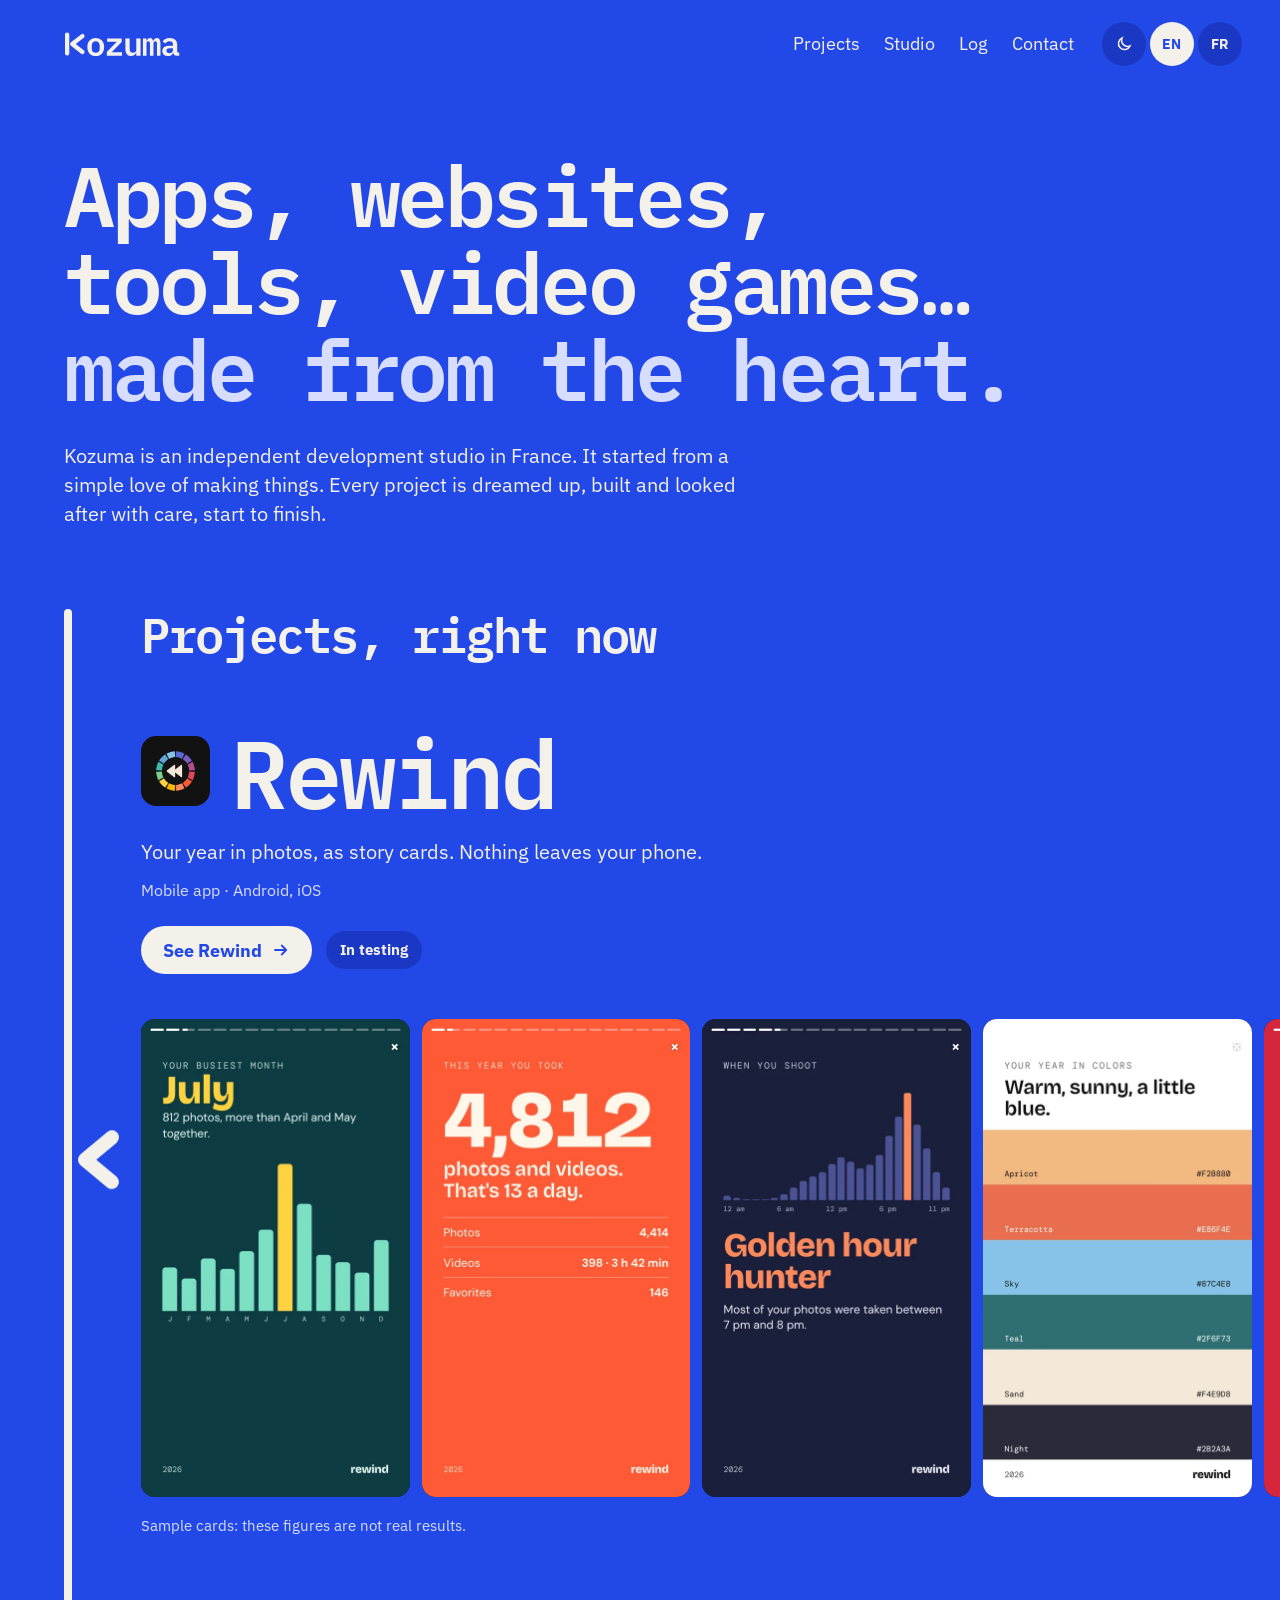
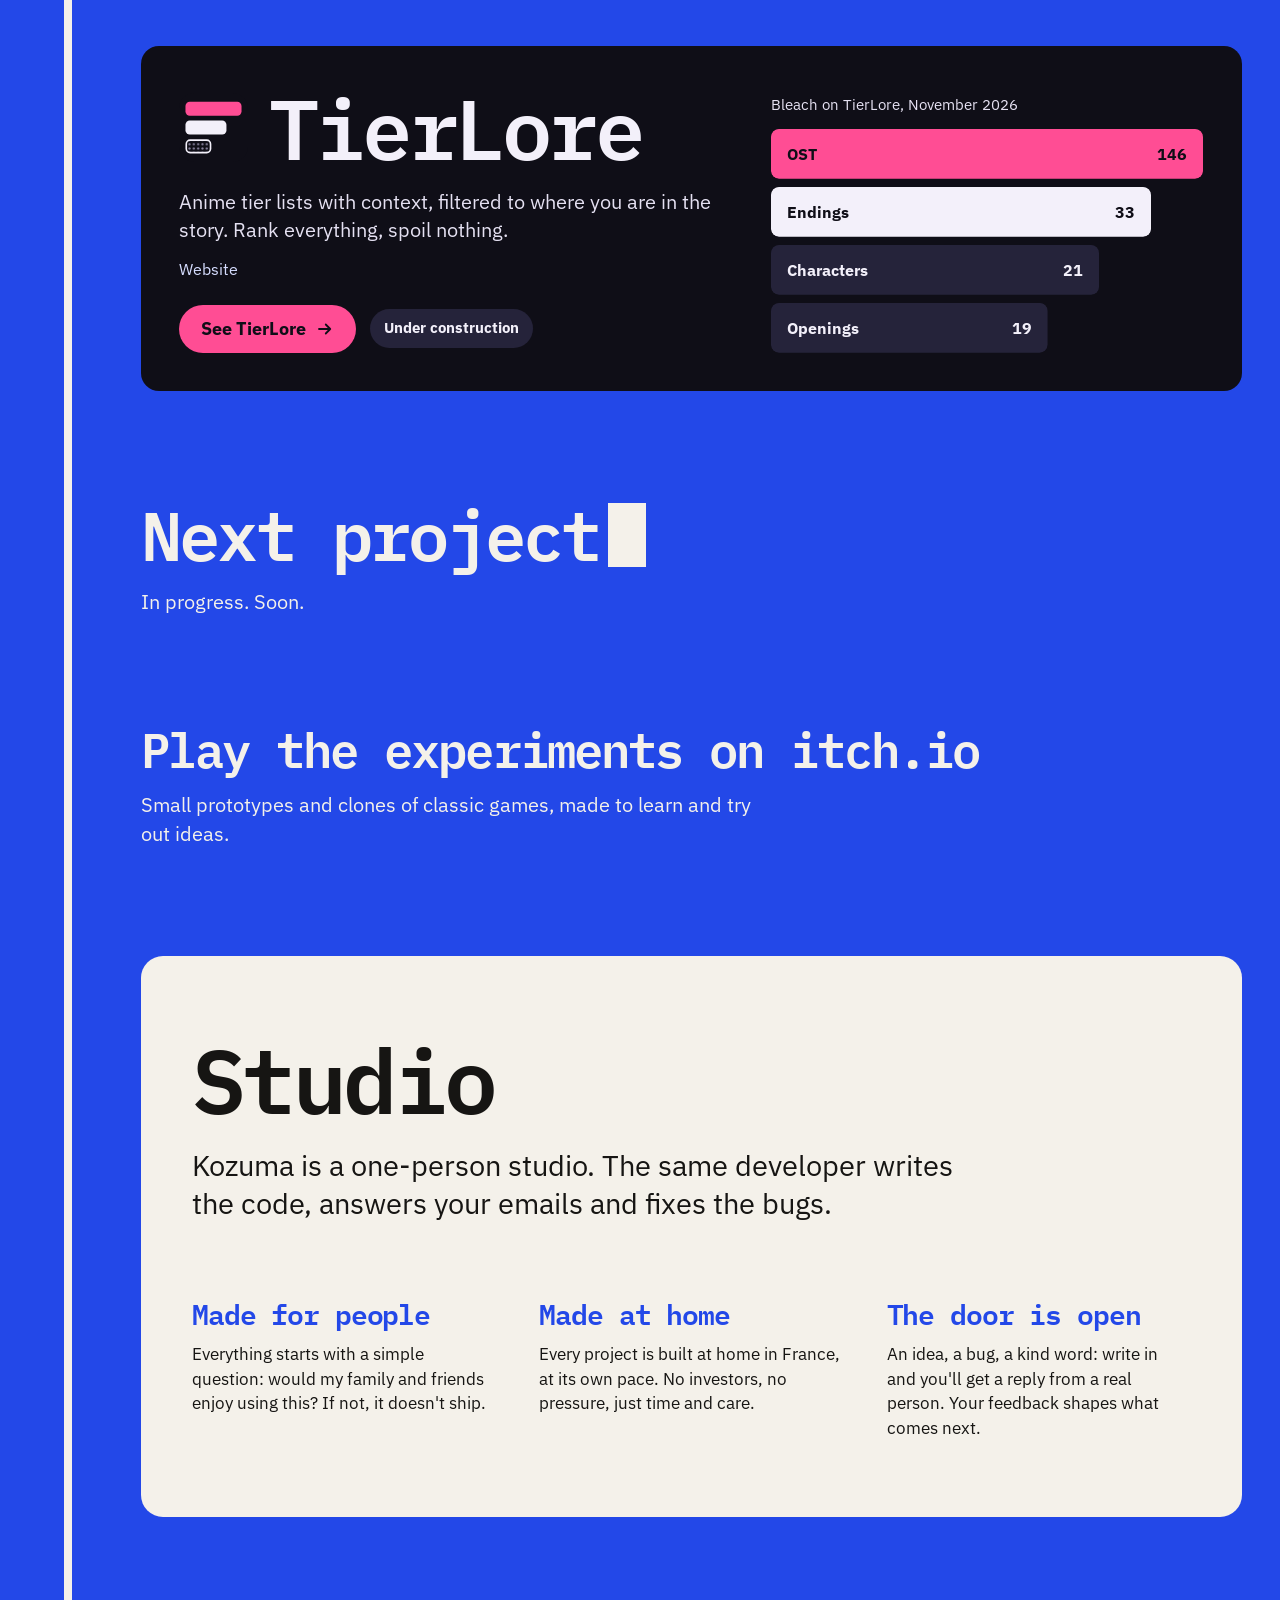
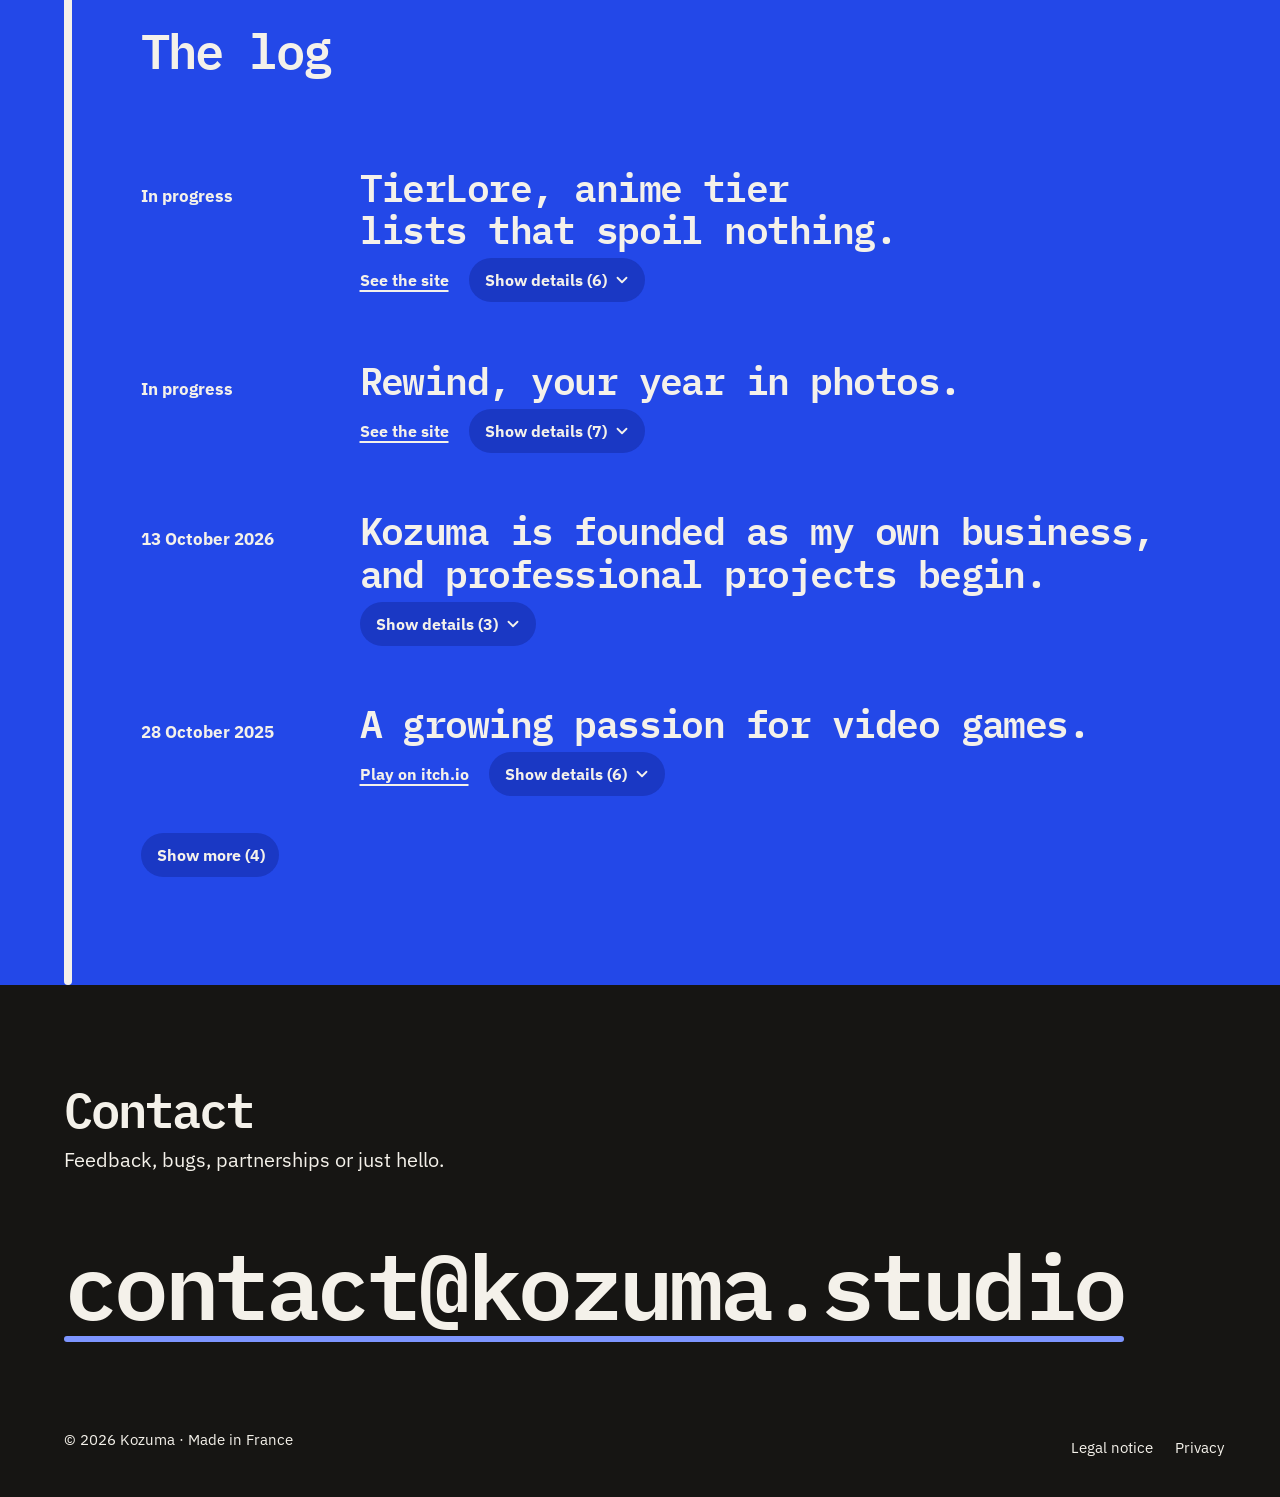
==== commit cc577c64: "Split the journey into steps with foldable details" ====
--- a/index.html
+++ b/index.html
@@ -134,13 +134,31 @@
   @media (prefers-color-scheme: dark) { :root:not([data-theme="light"]) .rules h3 { color: #7d95ff; } }
   .rules p { font-size: 17px; line-height: 1.45; }
 
-  /* The written log, in its own column of dates. Only the latest entries show until asked. */
-  .dated { list-style: none; margin: 0; padding: 0; display: grid; gap: 0; max-width: 60em; }
-  .dated li { display: grid; grid-template-columns: 8.2em 1fr; gap: 20px; padding: 13px 0; font-size: clamp(18px, 1.5vw, 21px); line-height: 1.32; }
-  .dated li[hidden], .more[hidden] { display: none; }
-  .dated time { color: var(--soft); font-variant-numeric: tabular-nums; }
-  .more { min-height: 44px; margin-top: 14px; padding: 0 18px; border: 0; border-radius: 99px; background: var(--chip); color: var(--on); font: 600 15px var(--body); cursor: pointer; transition: transform 160ms var(--ease-out); }
-  .more:active { transform: scale(.97); }
+  /* The written log: big steps always show, their details unfold under them. */
+  .dated, .subs { list-style: none; margin: 0; padding: 0; }
+  .dated { display: grid; max-width: 64em; }
+  .dated > li { display: grid; grid-template-columns: 11.5em minmax(0, 1fr); gap: 20px; padding: clamp(18px, 2.2vw, 30px) 0; align-items: baseline; font-size: clamp(17px, 1.35vw, 19px); line-height: 1.32; }
+  .dated > li[hidden] { display: none; }
+  .log-more { margin-top: 8px; }
+  .dated time { font-variant-numeric: tabular-nums; }
+  .dated > li > time, .log-status { font-weight: 600; }
+  .log-title { display: block; font: 600 clamp(25px, 3vw, 44px)/1.1 var(--display); letter-spacing: -.04em; text-wrap: balance; }
+  .log-actions { display: flex; flex-wrap: wrap; align-items: center; gap: 4px 20px; margin-top: 8px; }
+  .log-link, .log-open { min-height: 44px; display: inline-flex; align-items: center; font: 600 16px var(--body); color: var(--on); }
+  .log-link { text-decoration: underline; text-decoration-thickness: 2px; text-underline-offset: 4px; }
+  .log-open { gap: 6px; padding: 0 14px 0 16px; border: 0; border-radius: 99px; background: var(--chip); cursor: pointer; transition: transform 160ms var(--ease-out); }
+  .log-open:active { transform: scale(.97); }
+  .log-open svg { width: 18px; height: 18px; fill: none; stroke: currentColor; stroke-width: 2.4; stroke-linecap: round; stroke-linejoin: round; transition: transform 220ms var(--ease-out); }
+  .log-open[aria-expanded="true"] svg { transform: rotate(180deg); }
+  .fold { display: grid; grid-template-rows: 0fr; transition: grid-template-rows 260ms var(--ease-out); }
+  .fold.on { grid-template-rows: 1fr; }
+  .subs { min-height: 0; overflow: hidden; visibility: hidden; transition: visibility 260ms; }
+  .fold.on .subs { visibility: visible; }
+  .subs li { display: grid; grid-template-columns: 11em minmax(0, 1fr); gap: 16px; padding: 7px 0; font-size: 17px; line-height: 1.38; }
+  .subs li:first-child { margin-top: 14px; }
+  .subs time { color: var(--soft); }
+  .sub-link { font-weight: 600; white-space: nowrap; text-underline-offset: 3px; }
+  @media (prefers-reduced-motion: reduce) { .fold, .subs { transition: none; } }
   .note { margin-top: 22px; color: var(--soft); font-size: 15px; max-width: 44em; }
 
   .close { background: var(--close); color: var(--on-close); padding: clamp(56px, 11vh, 128px) var(--edge) 30px var(--spine); position: relative; transition: background 320ms var(--ease-out); }
@@ -180,7 +198,7 @@
     .tl { grid-template-columns: 1fr; margin-right: 0; border-radius: 14px; align-items: start; }
     .sheet { border-radius: 16px; padding-left: 20px; padding-right: 20px; }
     .rules { grid-template-columns: 1fr; gap: 28px; }
-    .dated li { grid-template-columns: 1fr; gap: 2px; padding: 11px 0; }
+    .dated > li, .subs li { grid-template-columns: minmax(0, 1fr); gap: 4px; }
     .mail { font-size: 7.6vw; }
   }
 
@@ -293,15 +311,9 @@
       </div>
     </section>
 
-    <section class="entry" data-stop id="carnet">
+    <section class="entry" data-stop id="carnet" hidden>
       <h2 class="display part say-in"><span lang="fr">Le carnet</span><span lang="en">The log</span></h2>
-      <ol class="dated">
-        <li class="say-in"><time datetime="2026-10-15"><span lang="fr">15 octobre 2026</span><span lang="en">15 October 2026</span></time><span><span lang="fr">Premier jour de TierLore. Les prototypes de jeux arrivent sur le site.</span><span lang="en">First day of TierLore. The game prototypes join the site.</span></span></li>
-        <li class="say-in"><time datetime="2026-10-14"><span lang="fr">14 octobre 2026</span><span lang="en">14 October 2026</span></time><span><span lang="fr">Le logo |&lt; prend sa place, avec le thème clair et sombre.</span><span lang="en">The |&lt; logo takes its place, along with the light and dark themes.</span></span></li>
-        <li class="say-in"><time datetime="2026-10-13"><span lang="fr">13 octobre 2026</span><span lang="en">13 October 2026</span></time><span><span lang="fr">Première page de kozuma.studio.</span><span lang="en">First page of kozuma.studio.</span></span></li>
-        <li class="say-in"><time datetime="2026-10-10"><span lang="fr">10 octobre 2026</span><span lang="en">10 October 2026</span></time><span><span lang="fr">Rewind a son site, et sa politique de confidentialité.</span><span lang="en">Rewind gets its site and its privacy policy.</span></span></li>
-      </ol>
-      <button type="button" class="more" id="more" hidden><span lang="fr">Voir tout le carnet</span><span lang="en">See the whole log</span></button>
+      <ol class="dated"></ol>
     </section>
   </div>
 
@@ -319,7 +331,109 @@
   </section>
 </main>
 
+<script src="carnet.js"></script>
 <script>
+  // The log's entries live in carnet.js. A mistake there only hides this section.
+  (function () {
+    if (typeof CARNET === 'undefined') return;
+    var list = document.querySelector('.dated');
+    function el(tag, cls) {
+      var n = document.createElement(tag);
+      if (cls) n.className = cls;
+      return n;
+    }
+    function span(lang, text) {
+      var s = el('span');
+      s.lang = lang;
+      s.textContent = text;
+      return s;
+    }
+    function valid(e) { return e && e.fr && (e.enCours || !isNaN(new Date(e.date + 'T12:00:00'))); }
+    function rank(e) { return e.enCours ? '9999' : e.date; }
+    function newestFirst(list) { return list.sort(function (a, b) { return rank(a) < rank(b) ? -1 : rank(a) > rank(b) ? 1 : 0; }).reverse(); }
+    function when(e) {
+      if (e.enCours) {
+        var now = el('span', 'log-status');
+        now.append(span('fr', 'En cours'), span('en', 'In progress'));
+        return now;
+      }
+      var time = el('time');
+      time.dateTime = e.date;
+      time.append(span('fr', day(e, 'fr-FR')), span('en', day(e, 'en-GB')));
+      return time;
+    }
+    function words(e, cls) {
+      var text = el('span', cls);
+      text.append(span('fr', e.fr), span('en', e.en || e.fr));
+      return text;
+    }
+    function link(e, cls) {
+      var host = new URL(e.lien).hostname, a = el('a', cls);
+      var fr = host.endsWith('github.com') ? 'Voir sur GitHub' : host.endsWith('itch.io') ? 'Jouer sur itch.io' : 'Voir le site';
+      var en = host.endsWith('github.com') ? 'See on GitHub' : host.endsWith('itch.io') ? 'Play on itch.io' : 'See the site';
+      a.href = e.lien;
+      a.rel = 'noopener';
+      a.append(span('fr', fr), span('en', en));
+      return a;
+    }
+    function day(e, locale) {
+      var format = new Intl.DateTimeFormat(locale, { day: 'numeric', month: 'long', year: 'numeric' });
+      var from = new Date(e.date + 'T12:00:00'), to = new Date(e.fin + 'T12:00:00');
+      var text = isNaN(to) ? format.format(from) : format.formatRange(from, to);
+      return locale === 'fr-FR' ? text.replace(/^1 /, '1er ') : text;
+    }
+    newestFirst(CARNET.filter(valid)).forEach(function (e, i) {
+      var li = el('li', 'say-in'), body = el('div'), actions = el('div', 'log-actions');
+      var subs = newestFirst((e.sous || []).filter(valid));
+      body.append(words(e, 'log-title'));
+      if (e.lien) actions.append(link(e, 'log-link'));
+      if (subs.length) {
+        var fold = el('div', 'fold'), inner = el('ol', 'subs'), open = el('button', 'log-open');
+        inner.id = 'carnet-sous-' + i;
+        subs.forEach(function (s) {
+          var row = el('li');
+          row.append(when(s), words(s));
+          if (s.lien) row.lastChild.append(' ', link(s, 'sub-link'));
+          inner.append(row);
+        });
+        open.type = 'button';
+        open.setAttribute('aria-expanded', 'false');
+        open.setAttribute('aria-controls', inner.id);
+        open.append(span('fr', 'Voir le détail (' + subs.length + ')'), span('en', 'Show details (' + subs.length + ')'));
+        open.insertAdjacentHTML('beforeend', '<svg viewBox="0 0 24 24" aria-hidden="true"><path d="M6 9l6 6 6-6"/></svg>');
+        open.addEventListener('click', function () {
+          var on = open.getAttribute('aria-expanded') !== 'true';
+          open.setAttribute('aria-expanded', String(on));
+          fold.classList.toggle('on', on);
+          if (typeof readTarget === 'function') setTimeout(readTarget, 260);
+        });
+        actions.append(open);
+        fold.append(inner);
+        body.append(actions, fold);
+      } else if (e.lien) body.append(actions);
+      li.append(when(e), body);
+      list.append(li);
+    });
+    document.getElementById('carnet').hidden = !list.children.length;
+
+    // Only the latest big steps show; the rest waits behind a button.
+    var folded = Array.from(list.children).slice(4);
+    if (folded.length) {
+      var more = el('button', 'log-open log-more');
+      more.type = 'button';
+      more.append(span('fr', 'Voir plus (' + folded.length + ')'), span('en', 'Show more (' + folded.length + ')'));
+      folded.forEach(function (li) { li.hidden = true; });
+      more.addEventListener('click', function () {
+        folded.forEach(function (li) { li.hidden = false; });
+        more.remove();
+        var first = folded[0].querySelector('.log-open, a');
+        if (first) first.focus({ preventScroll: true });
+        if (typeof readTarget === 'function') readTarget();
+      });
+      list.after(more);
+    }
+  })();
+
   function paintCards(lang) {
     document.querySelectorAll('img[data-card]').forEach(function (img) {
       img.src = 'img/rewind/' + (lang === 'fr' ? 'fr/' : '') + img.dataset.card + '.webp';
@@ -381,19 +495,6 @@
   row.addEventListener('pointerup', release);
   row.addEventListener('pointercancel', release);
 
-  // The log keeps growing in the page; only the five latest show until asked.
-  var entries = document.querySelectorAll('.dated li'), more = document.getElementById('more');
-  if (entries.length > 5) {
-    entries.forEach(function (li, i) { li.hidden = i >= 5; });
-    more.hidden = false;
-    more.addEventListener('click', function () {
-      entries.forEach(function (li) { li.hidden = false; });
-      more.hidden = true;
-      entries[5].setAttribute('tabindex', '-1');
-      entries[5].focus({ preventScroll: true });
-    });
-  }
-
   var io = new IntersectionObserver(function (entries) {
     entries.forEach(function (e) { if (e.isIntersecting) { e.target.classList.add('in'); io.unobserve(e.target); } });
   }, { rootMargin: '0px 0px -8% 0px' });
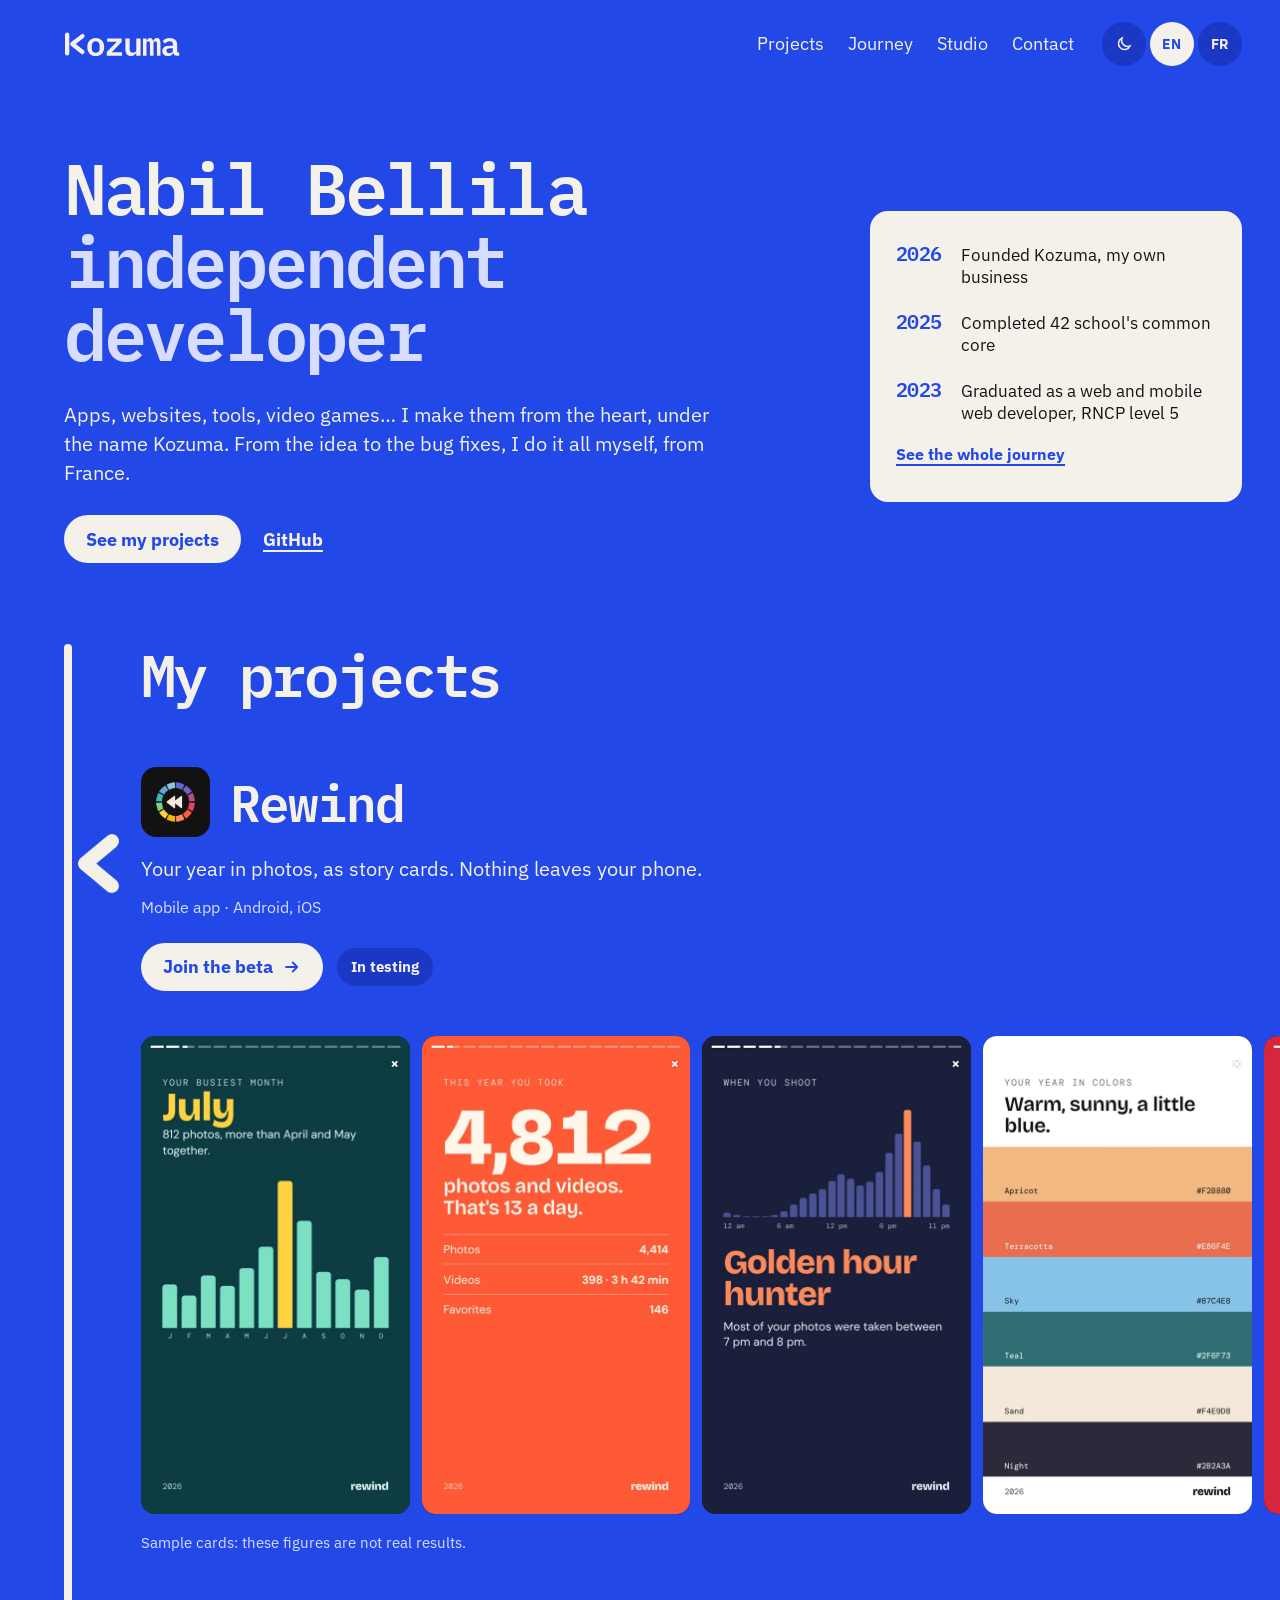
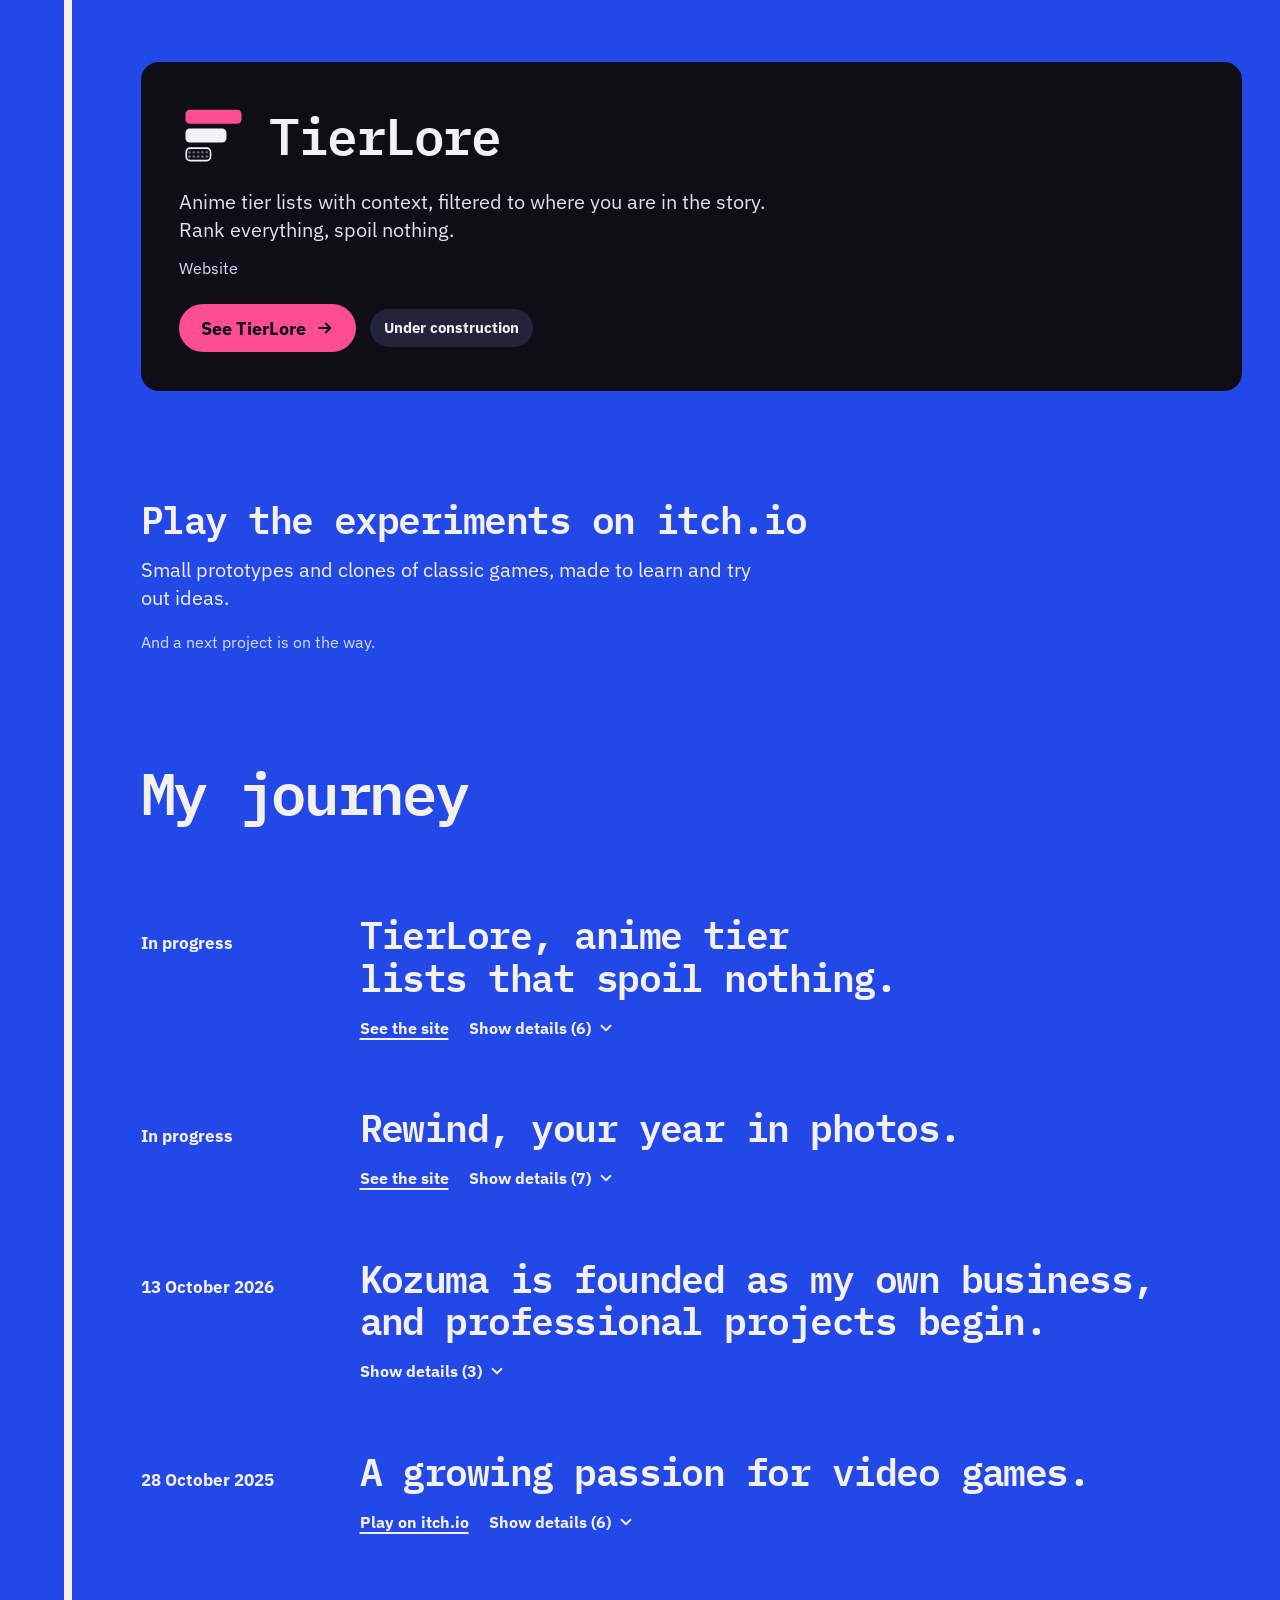
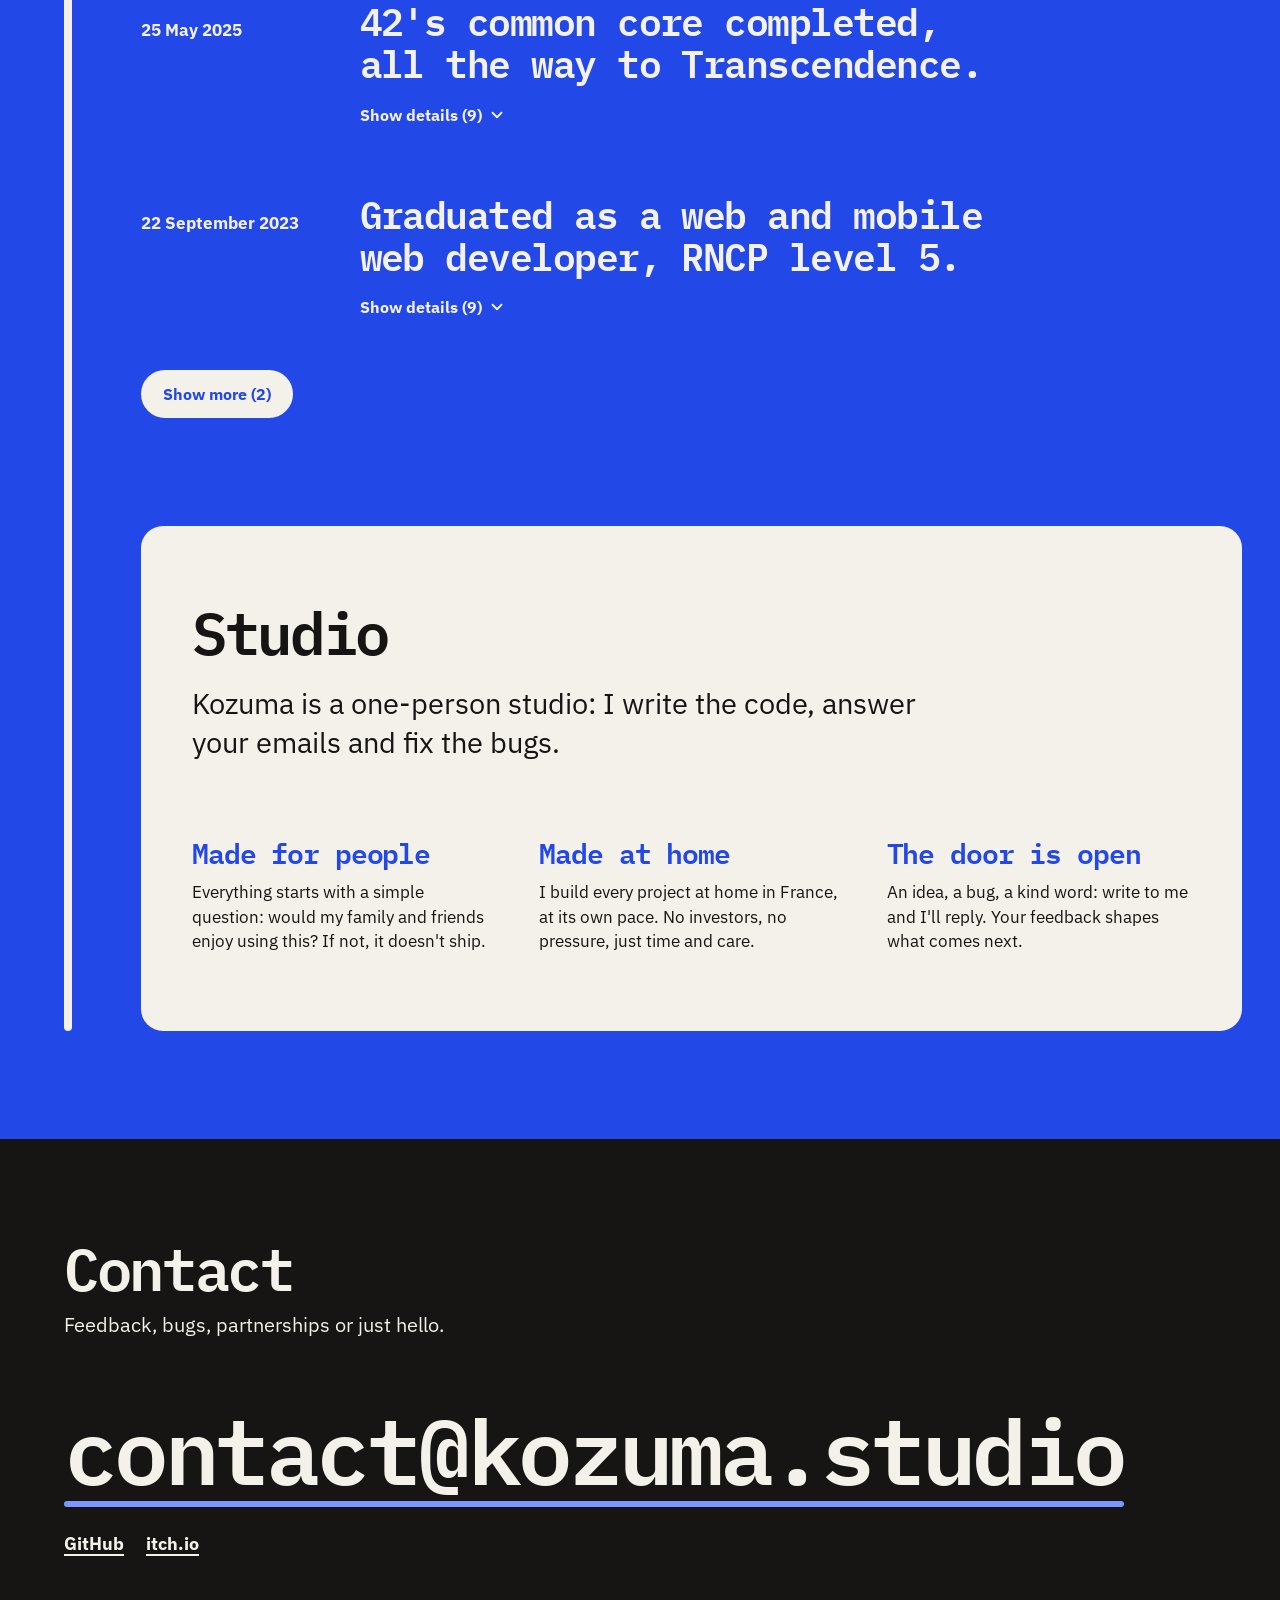
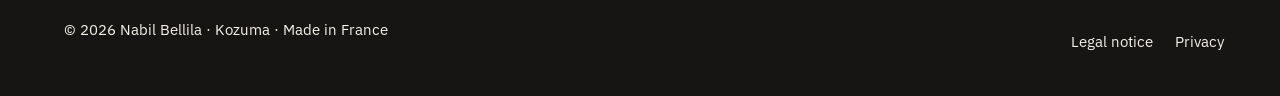
==== commit e8781908: "Rework the hero, add a 404 page and security headers" ====
--- a/index.html
+++ b/index.html
@@ -3,8 +3,10 @@
 <head>
 <meta charset="utf-8">
 <meta name="viewport" content="width=device-width, initial-scale=1">
-<title>Kozuma</title>
-<meta name="description" content="Kozuma is an independent development studio from France: apps, websites, tools and video games, made with heart.">
+<title>Nabil Bellila, independent developer · Kozuma</title>
+<link rel="canonical" href="https://kozuma.studio/">
+<meta name="description" content="Nabil Bellila is an independent developer in France. Under the name Kozuma, he makes apps, websites, tools and video games, with care.">
+<meta name="author" content="Nabil Bellila">
 <meta name="theme-color" content="#2348e8" media="(prefers-color-scheme: light)">
 <meta name="theme-color" content="#141311" media="(prefers-color-scheme: dark)">
 <script>
@@ -16,8 +18,8 @@
 <link rel="icon" href="favicon.png" type="image/png">
 <link rel="apple-touch-icon" href="img/kozuma-icon-192.png">
 <meta property="og:type" content="website">
-<meta property="og:title" content="Kozuma">
-<meta property="og:description" content="Independent development studio from France: apps, websites, tools and video games, made with heart.">
+<meta property="og:title" content="Nabil Bellila · Kozuma">
+<meta property="og:description" content="Independent developer in France: apps, websites, tools and video games, made with heart.">
 <meta property="og:url" content="https://kozuma.studio/">
 <meta property="og:image" content="https://kozuma.studio/img/og.png">
 <meta property="og:image:width" content="1200">
@@ -25,11 +27,12 @@
 <meta name="twitter:card" content="summary_large_image">
 <link rel="preload" href="fonts/ibm-plex-mono-600-latin.woff2" as="font" type="font/woff2" crossorigin>
 <link rel="stylesheet" href="fonts/fonts.css">
+<script type="application/ld+json">{"@context":"https://schema.org","@type":"Person","name":"Nabil Bellila","url":"https://kozuma.studio/","jobTitle":"Independent developer","sameAs":["https://github.com/Nabil080","https://kozumagames.itch.io"]}</script>
 <style>
   :root {
     --display: "IBM Plex Mono", ui-monospace, monospace;
     --body: "IBM Plex Sans", system-ui, sans-serif;
-    --ground: #2348e8; --on: #f4f1ea; --soft: #d6ddff; --chip: #1a38c4; --sheet: #f4f1ea; --on-sheet: #161513; --soft-sheet: #55524a; --close: #161513; --on-close: #f4f1ea; --hot: #7d95ff;
+    --ground: #2348e8; --on: #f4f1ea; --soft: #d6ddff; --chip: #1a38c4; --sheet: #f4f1ea; --on-sheet: #161513; --soft-sheet: #55524a; --close: #161513; --on-close: #f4f1ea; --hot: #7d95ff; --sheet-hot: #2348e8;
     --logo-bar: var(--on); --logo-chevron: var(--on); --logo-ink: var(--on);
     --spine: clamp(18px, 5vw, 76px); --col: clamp(46px, 11vw, 176px); --edge: clamp(18px, 3vw, 44px);
     --ease-out: cubic-bezier(.23, 1, .32, 1);
@@ -37,9 +40,9 @@
   }
   /* Dark keeps the same page, on Nuit: the cobalt moves from the ground to the chevron. */
   @media (prefers-color-scheme: dark) {
-    :root:not([data-theme="light"]) { --ground: #141311; --soft: #c4bfb3; --chip: #24221e; --sheet: #211f1b; --on-sheet: #f1ede4; --soft-sheet: #c4bfb3; --close: #2348e8; --logo-chevron: #7d95ff; }
-  }
-  :root[data-theme="dark"] { --ground: #141311; --soft: #c4bfb3; --chip: #24221e; --sheet: #211f1b; --on-sheet: #f1ede4; --soft-sheet: #c4bfb3; --close: #2348e8; --logo-chevron: #7d95ff; }
+    :root:not([data-theme="light"]) { --sheet-hot: #7d95ff; --ground: #141311; --soft: #c4bfb3; --chip: #24221e; --sheet: #211f1b; --on-sheet: #f1ede4; --soft-sheet: #c4bfb3; --close: #2348e8; --logo-chevron: #7d95ff; }
+  }
+  :root[data-theme="dark"] { --sheet-hot: #7d95ff; --ground: #141311; --soft: #c4bfb3; --chip: #24221e; --sheet: #211f1b; --on-sheet: #f1ede4; --soft-sheet: #c4bfb3; --close: #2348e8; --logo-chevron: #7d95ff; }
 
   * { box-sizing: border-box; }
   html { -webkit-text-size-adjust: 100%; scroll-behavior: smooth; }
@@ -53,10 +56,13 @@
   ::-webkit-scrollbar-thumb { background: var(--soft); border-radius: 99px; border: 2px solid var(--ground); }
   ::-webkit-scrollbar-track { background: var(--ground); }
   html[lang="en"] [lang="fr"], html[lang="fr"] [lang="en"] { display: none !important; }
+  .skip { position: absolute; left: 12px; top: -80px; z-index: 5; padding: 12px 18px; border-radius: 99px; background: var(--on); color: var(--ground); font-weight: 600; }
+  .skip:focus { top: 12px; }
+  html:not(.js) .ctl { display: none; }
   .display { font-family: var(--display); font-weight: 600; letter-spacing: -.04em; line-height: 1.02; text-wrap: balance; }
 
   header { display: flex; align-items: center; gap: 28px; padding: 20px var(--edge) 20px var(--spine); }
-  .brand { display: block; text-decoration: none; }
+  .brand { display: block; text-decoration: none; padding: 9px 0; margin: -9px 0; }
   .brand svg { height: 30px; width: auto; margin-left: -2px; }
   nav { display: flex; gap: 24px; margin-left: auto; }
   nav a { text-decoration: none; padding: 10px 0; }
@@ -71,9 +77,22 @@
   @media (prefers-color-scheme: dark) { :root:not([data-theme="light"]) .sun { display: block; } :root:not([data-theme="light"]) .moon { display: none; } }
 
   .hero { padding: clamp(32px, 7vh, 96px) var(--edge) clamp(48px, 9vh, 104px) var(--spine); }
-  h1 { font-size: clamp(42px, 6.65vw, 96px); max-width: 15em; }
+  h1 { font-size: clamp(44px, 5.6vw, 84px); }
   h1 .soft { display: block; color: var(--soft); }
   .lead { margin-top: 32px; font-size: clamp(19px, 1.6vw, 23px); line-height: 1.4; max-width: 33em; }
+
+  /* First screen: who, and the facts that back it up. */
+  .hero-links { display: flex; flex-wrap: wrap; align-items: center; gap: 8px 22px; margin-top: 28px; }
+  .quiet-link { display: inline-flex; align-items: center; min-height: 44px; font-weight: 600; text-decoration: underline; text-decoration-thickness: 2px; text-underline-offset: 4px; }
+  .facts-box { margin-top: 36px; background: var(--sheet); color: var(--on-sheet); border-radius: 18px; padding: clamp(18px, 2vw, 28px); transition: background 320ms var(--ease-out); }
+  .facts { list-style: none; margin: 0; padding: 0; display: grid; gap: 16px; }
+  .facts li { display: grid; grid-template-columns: 3.1em minmax(0, 1fr); gap: 12px; align-items: baseline; font-size: 17px; line-height: 1.32; }
+  .facts b { font: 600 20px var(--display); letter-spacing: -.03em; color: var(--sheet-hot); font-variant-numeric: tabular-nums; }
+  .facts-box .quiet-link { margin-top: 8px; font-size: 16px; color: var(--sheet-hot); }
+  @media (min-width: 1000px) {
+    .hero.duo { display: grid; grid-template-columns: minmax(0, 1fr) clamp(320px, 29vw, 420px); gap: clamp(32px, 4vw, 64px); align-items: center; }
+    .facts-box { margin-top: 0; }
+  }
 
   /* The logo's bar runs down the whole log; the chevron is the reader's place in it. */
   .log { position: relative; padding-left: var(--col); }
@@ -83,8 +102,8 @@
 
   .entry { padding: 0 var(--edge) clamp(72px, 12vh, 140px) 0; scroll-margin-top: 28px; }
   .when { display: block; font-size: 16px; margin-bottom: 14px; color: var(--soft); font-variant-numeric: tabular-nums; }
-  h2.part { font-size: clamp(34px, 3.8vw, 56px); margin-bottom: clamp(40px, 7vh, 72px); }
-  .name { font-size: clamp(56px, 8.4vw, 96px); }
+  h2.part { font-size: clamp(36px, 4.6vw, 64px); margin-bottom: clamp(40px, 7vh, 72px); }
+  .name { font-size: clamp(34px, 4vw, 56px); }
   .entry p.say { margin-top: 18px; font-size: clamp(19px, 1.6vw, 23px); line-height: 1.38; max-width: 31em; }
   .meta { margin-top: 12px; color: var(--soft); font-size: 16px; }
   .do { display: flex; flex-wrap: wrap; align-items: center; gap: 14px; margin-top: 24px; }
@@ -103,35 +122,24 @@
   .row img { width: 100%; height: auto; aspect-ratio: 9 / 16; object-fit: cover; object-position: top; border-radius: 14px; background: #161513; pointer-events: none; user-select: none; }
 
   /* TierLore wears its own colours inside the log. */
-  .tl { background: #0f0e17; color: #f3f0fa; border-radius: 18px; padding: clamp(20px, 3vw, 44px); margin-top: 0; display: grid; grid-template-columns: minmax(0, 1.25fr) minmax(0, 1fr); gap: clamp(24px, 4vw, 64px); align-items: end; }
+  .tl { background: #0f0e17; color: #f3f0fa; border-radius: 18px; padding: clamp(20px, 3vw, 44px); margin-top: 0; }
   .tl .when { color: #d5d0e6; }
-  .tl .name { font-size: clamp(50px, 6.6vw, 96px); }
+  
   .tl .say { color: #e5e1f2; }
   .tl .go { background: #ff4d94; color: #0f0e17; }
   .tl .status { background: #25233a; }
-  .bars { display: grid; gap: 8px; }
-  .bars div { display: flex; justify-content: space-between; align-items: center; padding: 13px 16px; border-radius: 8px; font-weight: 600; font-size: 16px; background: #25233a; font-variant-numeric: tabular-nums; }
-  .bars div:nth-child(1) { width: 100%; background: #ff4d94; color: #0f0e17; }
-  .bars div:nth-child(2) { width: 88%; background: #f3f0fa; color: #0f0e17; }
-  .bars div:nth-child(3) { width: 76%; }
-  .bars div:nth-child(4) { width: 64%; }
-  .bars small { font-size: 14px; font-weight: 400; display: block; margin-bottom: 4px; color: #d5d0e6; }
-
-  .next .name { font-size: clamp(38px, 5.4vw, 80px); }
-  .caret { display: inline-block; width: .55em; height: .92em; margin-left: .12em; background: currentColor; vertical-align: -.08em; animation: blink 1.1s steps(1) infinite; }
-  @keyframes blink { 50% { opacity: 0; } }
+
   .lab { display: block; text-decoration: none; }
-  .lab .name { font-size: clamp(30px, 3.8vw, 56px); }
+  .lab .name { font-size: clamp(28px, 3vw, 44px); }
+  .next-line { margin-top: 18px; color: var(--soft); font-size: 16px; }
   .lab:hover .name { text-decoration: underline; text-decoration-thickness: 3px; text-underline-offset: 7px; }
 
   /* The house rules: a sheet of crème set inside the log. */
   .sheet { background: var(--sheet); color: var(--on-sheet); border-radius: 22px; padding: clamp(36px, 6vw, 88px) clamp(22px, 4vw, 64px); margin: 0 var(--edge) clamp(72px, 12vh, 140px) 0; transition: background 320ms var(--ease-out); }
-  .sheet h2 { font-size: clamp(50px, 7vw, 96px); }
+  .sheet h2 { font-size: clamp(36px, 4.6vw, 64px); }
   .sheet .one { margin-top: 22px; max-width: 26em; font-size: clamp(22px, 2.3vw, 34px); line-height: 1.3; }
   .rules { display: grid; grid-template-columns: repeat(3, minmax(0, 1fr)); gap: clamp(26px, 3.4vw, 56px); margin-top: clamp(40px, 6vw, 80px); }
-  .rules h3 { font: 600 clamp(24px, 2.2vw, 32px)/1.08 var(--display); letter-spacing: -.04em; margin-bottom: 12px; color: #2348e8; }
-  :root[data-theme="dark"] .rules h3 { color: #7d95ff; }
-  @media (prefers-color-scheme: dark) { :root:not([data-theme="light"]) .rules h3 { color: #7d95ff; } }
+  .rules h3 { font: 600 clamp(24px, 2.2vw, 32px)/1.08 var(--display); letter-spacing: -.04em; margin-bottom: 12px; color: var(--sheet-hot); }
   .rules p { font-size: 17px; line-height: 1.45; }
 
   /* The written log: big steps always show, their details unfold under them. */
@@ -139,15 +147,16 @@
   .dated { display: grid; max-width: 64em; }
   .dated > li { display: grid; grid-template-columns: 11.5em minmax(0, 1fr); gap: 20px; padding: clamp(18px, 2.2vw, 30px) 0; align-items: baseline; font-size: clamp(17px, 1.35vw, 19px); line-height: 1.32; }
   .dated > li[hidden] { display: none; }
-  .log-more { margin-top: 8px; }
+  .log-open.log-more { margin-top: 12px; min-height: 48px; padding: 0 22px; background: var(--on); color: var(--ground); border-radius: 99px; }
   .dated time { font-variant-numeric: tabular-nums; }
   .dated > li > time, .log-status { font-weight: 600; }
   .log-title { display: block; font: 600 clamp(25px, 3vw, 44px)/1.1 var(--display); letter-spacing: -.04em; text-wrap: balance; }
   .log-actions { display: flex; flex-wrap: wrap; align-items: center; gap: 4px 20px; margin-top: 8px; }
   .log-link, .log-open { min-height: 44px; display: inline-flex; align-items: center; font: 600 16px var(--body); color: var(--on); }
   .log-link { text-decoration: underline; text-decoration-thickness: 2px; text-underline-offset: 4px; }
-  .log-open { gap: 6px; padding: 0 14px 0 16px; border: 0; border-radius: 99px; background: var(--chip); cursor: pointer; transition: transform 160ms var(--ease-out); }
+  .log-open { gap: 6px; padding: 0; border: 0; background: none; cursor: pointer; transition: transform 160ms var(--ease-out); }
   .log-open:active { transform: scale(.97); }
+  @media (hover: hover) and (pointer: fine) { .log-open:not(.log-more):hover { text-decoration: underline; text-underline-offset: 4px; } }
   .log-open svg { width: 18px; height: 18px; fill: none; stroke: currentColor; stroke-width: 2.4; stroke-linecap: round; stroke-linejoin: round; transition: transform 220ms var(--ease-out); }
   .log-open[aria-expanded="true"] svg { transform: rotate(180deg); }
   .fold { display: grid; grid-template-rows: 0fr; transition: grid-template-rows 260ms var(--ease-out); }
@@ -157,19 +166,22 @@
   .subs li { display: grid; grid-template-columns: 11em minmax(0, 1fr); gap: 16px; padding: 7px 0; font-size: 17px; line-height: 1.38; }
   .subs li:first-child { margin-top: 14px; }
   .subs time { color: var(--soft); }
-  .sub-link { font-weight: 600; white-space: nowrap; text-underline-offset: 3px; }
+  .sub-link { position: relative; font-weight: 600; white-space: nowrap; text-underline-offset: 3px; }
+  .sub-link::before { content: ""; position: absolute; inset: -6px -4px; }
   @media (prefers-reduced-motion: reduce) { .fold, .subs { transition: none; } }
   .note { margin-top: 22px; color: var(--soft); font-size: 15px; max-width: 44em; }
 
   .close { background: var(--close); color: var(--on-close); padding: clamp(56px, 11vh, 128px) var(--edge) 30px var(--spine); position: relative; transition: background 320ms var(--ease-out); }
-  .close h2 { font-size: clamp(34px, 3.8vw, 56px); }
+  .close h2 { font-size: clamp(36px, 4.6vw, 64px); }
   .close p { margin-top: 12px; font-size: clamp(19px, 1.6vw, 23px); }
   .mail { display: inline-block; font: 600 clamp(26px, 7.1vw, 104px)/1 var(--display); letter-spacing: -.05em; text-decoration: none; margin: clamp(32px, 7vh, 72px) 0 clamp(52px, 11vh, 120px); white-space: nowrap; position: relative; }
   .mail::after { content: ""; position: absolute; left: 0; right: 0; bottom: -.14em; height: .07em; border-radius: 99px; background: var(--hot); transform-origin: left; transition: transform 460ms var(--ease-out); }
   @media (hover: hover) { .mail:hover::after { transform: scaleX(.12); } }
+  .mail::before { content: ""; position: absolute; inset: -10px 0; }
   .mail:active { transform: translateY(1px); }
+  .elsewhere { display: flex; flex-wrap: wrap; gap: 4px 22px; margin: clamp(-96px, -8vh, -36px) 0 clamp(36px, 6vh, 64px); }
   footer { display: flex; flex-wrap: wrap; gap: 8px 24px; justify-content: space-between; font-size: 15px; }
-  footer a { text-decoration: none; padding: 8px 0; display: inline-block; margin-right: 18px; }
+  footer a { text-decoration: none; padding: 12px 0; display: inline-block; margin-right: 18px; }
   footer a:hover { text-decoration: underline; text-underline-offset: 3px; }
 
   @media (prefers-reduced-motion: no-preference) {
@@ -177,11 +189,8 @@
     .js .say-in.in { opacity: 1; transform: none; }
     .js .row figure.say-in { transform: translateX(44px) scale(.97); }
     .js .row figure.say-in.in { transform: none; }
-    .js .bars.say-in > div { clip-path: inset(0 100% 0 0 round 8px); transition: clip-path 900ms var(--ease-out); }
-    .js .bars.say-in.in > div { clip-path: inset(0 0 0 0 round 8px); }
-    .bars > div:nth-child(2) { transition-delay: 90ms !important; } .bars > div:nth-child(3) { transition-delay: 180ms !important; } .bars > div:nth-child(4) { transition-delay: 270ms !important; }
-  }
-  @media (prefers-reduced-motion: reduce) { html { scroll-behavior: auto; } .caret { animation: none; } }
+  }
+  @media (prefers-reduced-motion: reduce) { html { scroll-behavior: auto; } }
 
   @media (max-width: 860px) {
     :root { --col: 44px; --spine: 14px; --edge: 16px; }
@@ -191,11 +200,12 @@
     nav { order: 3; width: 100%; margin: 0; gap: 18px; font-size: 16px; }
     .ctl { margin-left: auto; }
     .hero { padding: 28px var(--edge) 52px; }
+    h1 { font-size: min(11.4vw, 64px); }
     .bar { width: 5px; }
     .chev { left: 21px; width: 16px; height: 24px; }
     .row { margin-right: calc(var(--edge) * -1); }
     .row figure { flex-basis: 62vw; }
-    .tl { grid-template-columns: 1fr; margin-right: 0; border-radius: 14px; align-items: start; }
+    .tl { margin-right: 0; border-radius: 14px; }
     .sheet { border-radius: 16px; padding-left: 20px; padding-right: 20px; }
     .rules { grid-template-columns: 1fr; gap: 28px; }
     .dated > li, .subs li { grid-template-columns: minmax(0, 1fr); gap: 4px; }
@@ -204,17 +214,17 @@
 
   .with-icon { display: flex; align-items: center; gap: clamp(14px, 1.6vw, 24px); }
   .with-icon img { width: clamp(52px, 5.4vw, 76px); height: auto; border-radius: 22%; flex: none; }
-  .catalog-title { margin: 0 0 12px; font-size: 15px; color: #e5e1f2; }
   .row + .note { margin-top: 6px; }
 </style>
 </head>
 <body>
+<a class="skip" href="#main"><span lang="fr">Aller au contenu</span><span lang="en">Skip to content</span></a>
 <header>
   <a class="brand" href="./" aria-label="Kozuma"><svg viewBox="-40 -800 3592 900" aria-hidden="true"><g fill="none" stroke-width="128" stroke-linecap="round" stroke-linejoin="round"><path d="M114.0 -632.0 L114.0 -66.0" stroke="var(--logo-bar)"/><path d="M573.6 -586.9 L267.4 -349.0 L573.6 -111.1" stroke="var(--logo-chevron)"/></g><path fill="var(--logo-ink)" d="M972 12Q913 12 866.5 -7.0Q820 -26 787.5 -61.0Q755 -96 737.5 -146.0Q720 -196 720 -258Q720 -320 737.5 -370.0Q755 -420 787.5 -455.0Q820 -490 866.5 -509.0Q913 -528 972 -528Q1030 -528 1077.0 -509.0Q1124 -490 1156.5 -455.0Q1189 -420 1206.5 -370.0Q1224 -320 1224 -258Q1224 -196 1206.5 -146.0Q1189 -96 1156.5 -61.0Q1124 -26 1077.0 -7.0Q1030 12 972 12ZM972 -86Q1027 -86 1059.0 -119.5Q1091 -153 1091 -218V-298Q1091 -363 1059.0 -396.5Q1027 -430 972 -430Q917 -430 885.0 -396.5Q853 -363 853 -298V-218Q853 -153 885.0 -119.5Q917 -86 972 -86Z M1304 0V-109L1604 -415H1314V-516H1750V-407L1450 -101H1760V0Z M2189 -91H2184Q2167 -49 2131.5 -18.5Q2096 12 2033 12Q1957 12 1909.5 -38.5Q1862 -89 1862 -183V-516H1990V-201Q1990 -89 2087 -89Q2106 -89 2124.5 -94.0Q2143 -99 2157.5 -109.5Q2172 -120 2180.5 -135.0Q2189 -150 2189 -171V-516H2317V0H2189Z M2389 0V-516H2495V-445H2501Q2513 -479 2535.5 -503.5Q2558 -528 2599 -528Q2638 -528 2661.0 -505.5Q2684 -483 2691 -442H2696Q2709 -477 2734.5 -502.5Q2760 -528 2807 -528Q2864 -528 2889.0 -487.0Q2914 -446 2914 -366V0H2809V-351Q2809 -396 2796.5 -414.0Q2784 -432 2759 -432Q2736 -432 2720.5 -417.0Q2705 -402 2705 -371V0H2599V-351Q2599 -396 2587.0 -414.0Q2575 -432 2550 -432Q2526 -432 2510.5 -417.0Q2495 -402 2495 -371V0Z M3402 0Q3355 0 3329.5 -23.5Q3304 -47 3299 -89H3294Q3280 -41 3239.0 -14.5Q3198 12 3138 12Q3060 12 3014.0 -29.0Q2968 -70 2968 -143Q2968 -299 3197 -299H3288V-333Q3288 -382 3264.0 -407.0Q3240 -432 3186 -432Q3137 -432 3107.0 -413.0Q3077 -394 3056 -364L2983 -426Q3007 -469 3060.5 -498.5Q3114 -528 3199 -528Q3301 -528 3358.5 -480.5Q3416 -433 3416 -339V-96H3477V0ZM3181 -76Q3227 -76 3257.5 -97.5Q3288 -119 3288 -156V-225H3200Q3095 -225 3095 -159V-139Q3095 -108 3118.0 -92.0Q3141 -76 3181 -76Z"/></svg></a>
   <nav aria-label="Navigation">
     <a href="#projets"><span lang="fr">Projets</span><span lang="en">Projects</span></a>
+    <a href="#carnet"><span lang="fr">Parcours</span><span lang="en">Journey</span></a>
     <a href="#studio">Studio</a>
-    <a href="#carnet"><span lang="fr">Carnet</span><span lang="en">Log</span></a>
     <a href="#contact">Contact</a>
   </nav>
   <div class="ctl">
@@ -227,13 +237,24 @@
   </div>
 </header>
 
-<main>
-  <div class="hero">
-    <h1 class="display">
-      <span lang="fr">Applis, sites, outils, jeux vidéo… <span class="soft">faits avec le cœur.</span></span>
-      <span lang="en">Apps, websites, tools, video games… <span class="soft">made from the heart.</span></span>
-    </h1>
-    <p class="lead"><span lang="fr">Kozuma est un studio de développement indépendant, en France. Il est né d'une passion toute simple : fabriquer des choses. Chaque projet est imaginé, construit et entretenu avec soin, du début à la fin.</span><span lang="en">Kozuma is an independent development studio in France. It started from a simple love of making things. Every project is dreamed up, built and looked after with care, start to finish.</span></p>
+<main id="main">
+  <div class="hero duo">
+    <div>
+      <h1 class="display">Nabil Bellila<span class="soft"><span lang="fr">développeur indépendant</span><span lang="en">independent developer</span></span></h1>
+      <p class="lead"><span lang="fr">Applis, sites, outils, jeux vidéo… je les fabrique avec le cœur, sous le nom de Kozuma. De l'idée aux corrections de bugs, je m'occupe de tout, seul, depuis la France.</span><span lang="en">Apps, websites, tools, video games… I make them from the heart, under the name Kozuma. From the idea to the bug fixes, I do it all myself, from France.</span></p>
+      <div class="hero-links">
+        <a class="go" href="#projets"><span lang="fr">Voir mes projets</span><span lang="en">See my projects</span></a>
+        <a class="quiet-link" href="https://github.com/Nabil080" rel="noopener me">GitHub</a>
+      </div>
+    </div>
+    <aside class="facts-box" aria-label="Parcours" data-label-en="Background" data-label-fr="Parcours">
+      <ul class="facts">
+        <li><b>2026</b><span><span lang="fr">Création de Kozuma, ma micro-entreprise</span><span lang="en">Founded Kozuma, my own business</span></span></li>
+        <li><b>2025</b><span><span lang="fr">Tronc commun de l'école 42 terminé</span><span lang="en">Completed 42 school's common core</span></span></li>
+        <li><b>2023</b><span><span lang="fr">Diplômé développeur web et web mobile, titre RNCP de niveau 5</span><span lang="en">Graduated as a web and mobile web developer, RNCP level 5</span></span></li>
+      </ul>
+      <a class="quiet-link" href="#carnet"><span lang="fr">Voir tout le parcours</span><span lang="en">See the whole journey</span></a>
+    </aside>
   </div>
 
   <div class="log" id="log">
@@ -241,12 +262,12 @@
     <svg class="chev" id="chev" viewBox="0 0 46 66" aria-hidden="true"><path d="M38 8 L8 33 L38 58"/></svg>
 
     <section class="entry" data-stop id="projets">
-      <h2 class="display part"><span lang="fr">Projets, en ce moment</span><span lang="en">Projects, right now</span></h2>
+      <h2 class="display part"><span lang="fr">Mes projets</span><span lang="en">My projects</span></h2>
       <h3 class="display name with-icon"><img src="img/rewind.png" alt="" width="76" height="76">Rewind</h3>
       <p class="say"><span lang="fr">Ton année en photos, en stories. Rien ne quitte ton téléphone.</span><span lang="en">Your year in photos, as story cards. Nothing leaves your phone.</span></p>
       <p class="meta"><span lang="fr">App mobile · Android, iOS</span><span lang="en">Mobile app · Android, iOS</span></p>
       <div class="do">
-        <a class="go" href="https://rewind.kozuma.studio/"><span lang="fr">Voir Rewind</span><span lang="en">See Rewind</span><svg viewBox="0 0 24 24" aria-hidden="true"><path d="M4 12h15M13 6l6 6-6 6"/></svg></a>
+        <a class="go" href="https://rewind.kozuma.studio/#beta"><span lang="fr">Rejoindre la bêta</span><span lang="en">Join the beta</span><svg viewBox="0 0 24 24" aria-hidden="true"><path d="M4 12h15M13 6l6 6-6 6"/></svg></a>
         <span class="status"><span lang="fr">En test</span><span lang="en">In testing</span></span>
       </div>
       <div class="row" id="row" tabindex="0" role="group" aria-label="Rewind sample cards" data-label-en="Rewind sample cards" data-label-fr="Cartes d'exemple de Rewind">
@@ -271,18 +292,7 @@
             <span class="status"><span lang="fr">En construction</span><span lang="en">Under construction</span></span>
           </div>
         </div>
-        <div class="catalog"><p class="catalog-title"><span lang="fr">Bleach sur TierLore, en novembre 2026</span><span lang="en">Bleach on TierLore, November 2026</span></p><div class="bars say-in">
-          <div><span>OST</span><span>146</span></div>
-          <div><span>Endings</span><span>33</span></div>
-          <div><span>Characters</span><span>21</span></div>
-          <div><span>Openings</span><span>19</span></div>
-        </div></div>
-      </div>
-    </section>
-
-    <section class="entry next" data-stop aria-label="Next project" data-label-en="Next project" data-label-fr="Prochain projet">
-      <h3 class="display name say-in"><span lang="fr">Prochain projet</span><span lang="en">Next project</span><span class="caret" aria-hidden="true"></span></h3>
-      <p class="say say-in" style="--d:80ms"><span lang="fr">En cours. Bientôt.</span><span lang="en">In progress. Soon.</span></p>
+              </div>
     </section>
 
     <section class="entry" data-stop aria-label="Experiments" data-label-en="Experiments" data-label-fr="Expérimentations">
@@ -290,11 +300,17 @@
         <h3 class="display name say-in"><span lang="fr">Jouer aux expérimentations sur itch.io</span><span lang="en">Play the experiments on itch.io</span></h3>
         <p class="say say-in" style="--d:80ms"><span lang="fr">Des petits prototypes et clones de jeux classiques, faits pour apprendre et tester des idées.</span><span lang="en">Small prototypes and clones of classic games, made to learn and try out ideas.</span></p>
       </a>
+      <p class="next-line"><span lang="fr">Et un prochain projet est en préparation.</span><span lang="en">And a next project is on the way.</span></p>
+    </section>
+
+    <section class="entry" data-stop id="carnet" hidden>
+      <h2 class="display part say-in"><span lang="fr">Mon parcours</span><span lang="en">My journey</span></h2>
+      <ol class="dated"></ol>
     </section>
 
     <section class="sheet" data-stop id="studio">
       <h2 class="display say-in">Studio</h2>
-      <p class="one say-in" style="--d:70ms"><span lang="fr">Kozuma est un studio d'une seule personne. Le même développeur écrit le code, répond à tes mails et corrige les bugs.</span><span lang="en">Kozuma is a one-person studio. The same developer writes the code, answers your emails and fixes the bugs.</span></p>
+      <p class="one say-in" style="--d:70ms"><span lang="fr">Kozuma, c'est un studio d'une seule personne : j'écris le code, je réponds à tes mails et je corrige les bugs.</span><span lang="en">Kozuma is a one-person studio: I write the code, answer your emails and fix the bugs.</span></p>
       <div class="rules">
         <div class="say-in">
           <h3><span lang="fr">Pensé pour les proches</span><span lang="en">Made for people</span></h3>
@@ -302,18 +318,13 @@
         </div>
         <div class="say-in" style="--d:80ms">
           <h3><span lang="fr">Fait maison</span><span lang="en">Made at home</span></h3>
-          <p><span lang="fr">Chaque projet est fabriqué à la maison, en France, à son rythme. Pas d'investisseurs, pas de pression, juste du temps et du soin.</span><span lang="en">Every project is built at home in France, at its own pace. No investors, no pressure, just time and care.</span></p>
+          <p><span lang="fr">Je fabrique chaque projet à la maison, en France, à son rythme. Pas d'investisseurs, pas de pression, juste du temps et du soin.</span><span lang="en">I build every project at home in France, at its own pace. No investors, no pressure, just time and care.</span></p>
         </div>
         <div class="say-in" style="--d:160ms">
           <h3><span lang="fr">La porte est ouverte</span><span lang="en">The door is open</span></h3>
-          <p><span lang="fr">Une idée, un bug, un petit mot : écris et une vraie personne te répond. Tes retours décident de la suite.</span><span lang="en">An idea, a bug, a kind word: write in and you'll get a reply from a real person. Your feedback shapes what comes next.</span></p>
+          <p><span lang="fr">Une idée, un bug, un petit mot : écris-moi et je te réponds. Tes retours décident de la suite.</span><span lang="en">An idea, a bug, a kind word: write to me and I'll reply. Your feedback shapes what comes next.</span></p>
         </div>
       </div>
-    </section>
-
-    <section class="entry" data-stop id="carnet" hidden>
-      <h2 class="display part say-in"><span lang="fr">Le carnet</span><span lang="en">The log</span></h2>
-      <ol class="dated"></ol>
     </section>
   </div>
 
@@ -321,8 +332,12 @@
     <h2 class="display">Contact</h2>
     <p><span lang="fr">Un retour, un bug, un partenariat ou juste bonjour.</span><span lang="en">Feedback, bugs, partnerships or just hello.</span></p>
     <a class="mail" href="mailto:contact@kozuma.studio">contact@kozuma.studio</a>
+    <div class="elsewhere">
+      <a class="quiet-link" href="https://github.com/Nabil080" rel="noopener me">GitHub</a>
+      <a class="quiet-link" href="https://kozumagames.itch.io" rel="noopener me">itch.io</a>
+    </div>
     <footer>
-      <span>© 2026 Kozuma · <span lang="fr">Fait en France</span><span lang="en">Made in France</span></span>
+      <span>© 2026 Nabil Bellila · Kozuma · <span lang="fr">Fait en France</span><span lang="en">Made in France</span></span>
       <span>
         <a href="legal/"><span lang="fr">Mentions légales</span><span lang="en">Legal notice</span></a>
         <a href="privacy/"><span lang="fr">Confidentialité</span><span lang="en">Privacy</span></a>
@@ -384,6 +399,7 @@
     }
     newestFirst(CARNET.filter(valid)).forEach(function (e, i) {
       var li = el('li', 'say-in'), body = el('div'), actions = el('div', 'log-actions');
+      if (e.replie) li.dataset.replie = '';
       var subs = newestFirst((e.sous || []).filter(valid));
       body.append(words(e, 'log-title'));
       if (e.lien) actions.append(link(e, 'log-link'));
@@ -416,8 +432,8 @@
     });
     document.getElementById('carnet').hidden = !list.children.length;
 
-    // Only the latest big steps show; the rest waits behind a button.
-    var folded = Array.from(list.children).slice(4);
+    // Blocks marked `replie` wait behind a button.
+    var folded = Array.from(list.querySelectorAll('[data-replie]'));
     if (folded.length) {
       var more = el('button', 'log-open log-more');
       more.type = 'button';
@@ -520,6 +536,10 @@
     document.documentElement.lang = lang;
     for (const b of document.querySelectorAll('[data-lang]')) b.setAttribute('aria-pressed', String(b.dataset.lang === lang));
     for (const el of document.querySelectorAll('[data-label-en]')) el.setAttribute('aria-label', el.dataset['label' + lang[0].toUpperCase() + lang[1]]);
+    document.title = lang === 'fr' ? 'Nabil Bellila, développeur indépendant · Kozuma' : 'Nabil Bellila, independent developer · Kozuma';
+    document.querySelector('meta[name="description"]').content = lang === 'fr'
+      ? 'Nabil Bellila est développeur indépendant, en France. Sous le nom de Kozuma, il fabrique des applis, des sites, des outils et des jeux vidéo, avec le cœur.'
+      : 'Nabil Bellila is an independent developer in France. Under the name Kozuma, he makes apps, websites, tools and video games, with care.';
     document.dispatchEvent(new CustomEvent('kozuma:lang', { detail: lang }));
   }
   let saved = null;
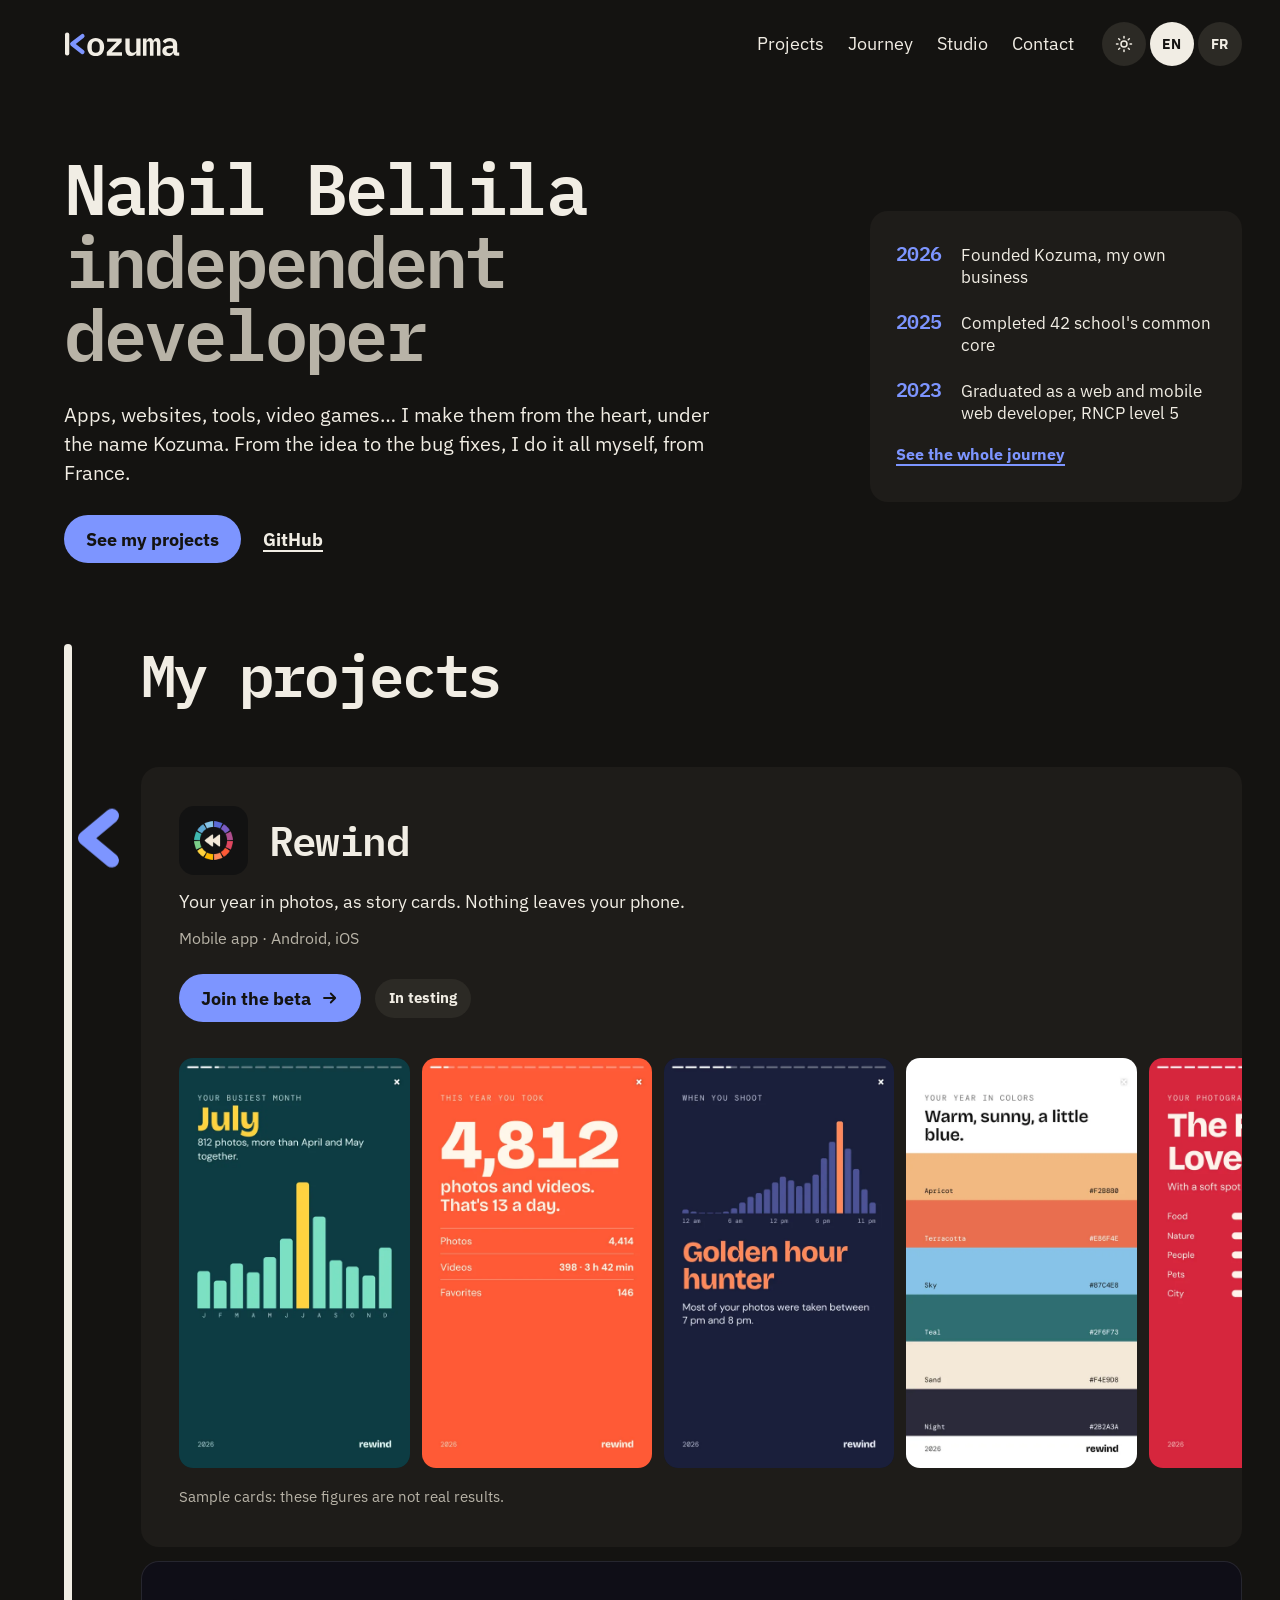
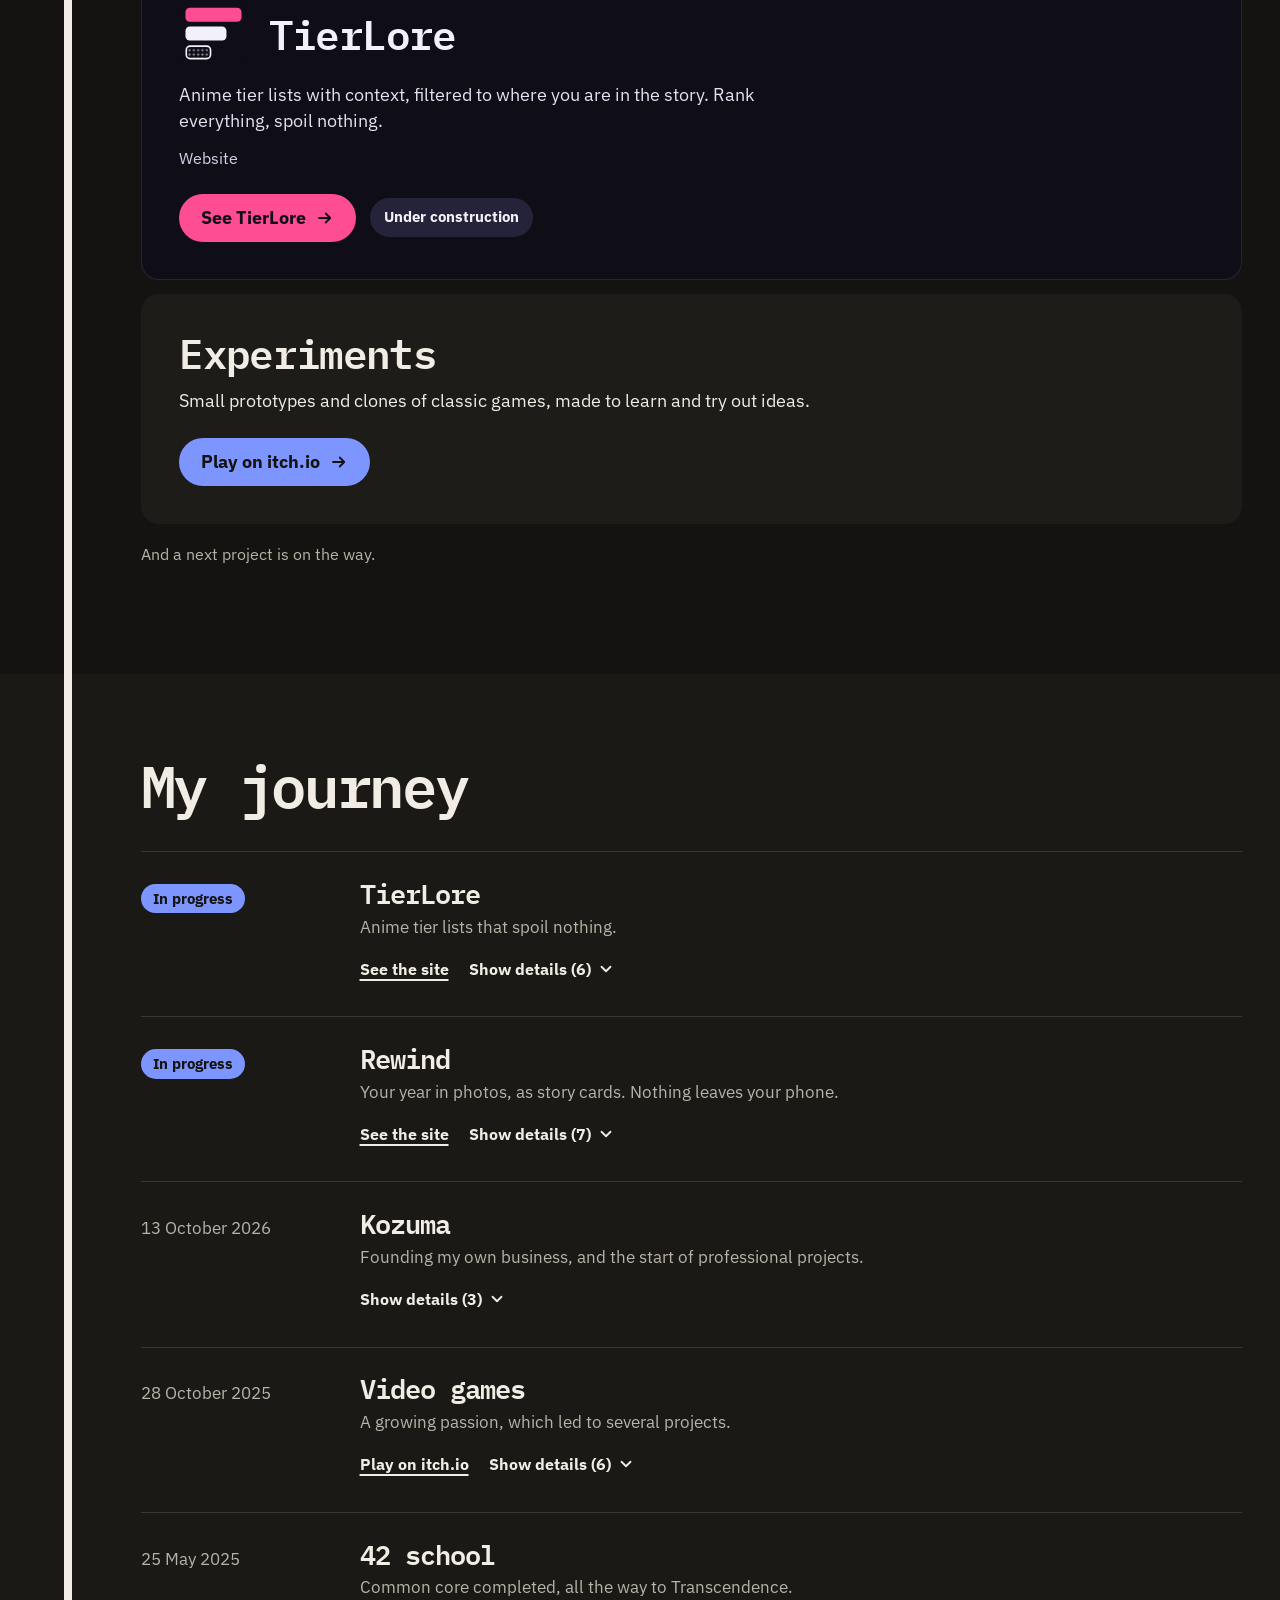
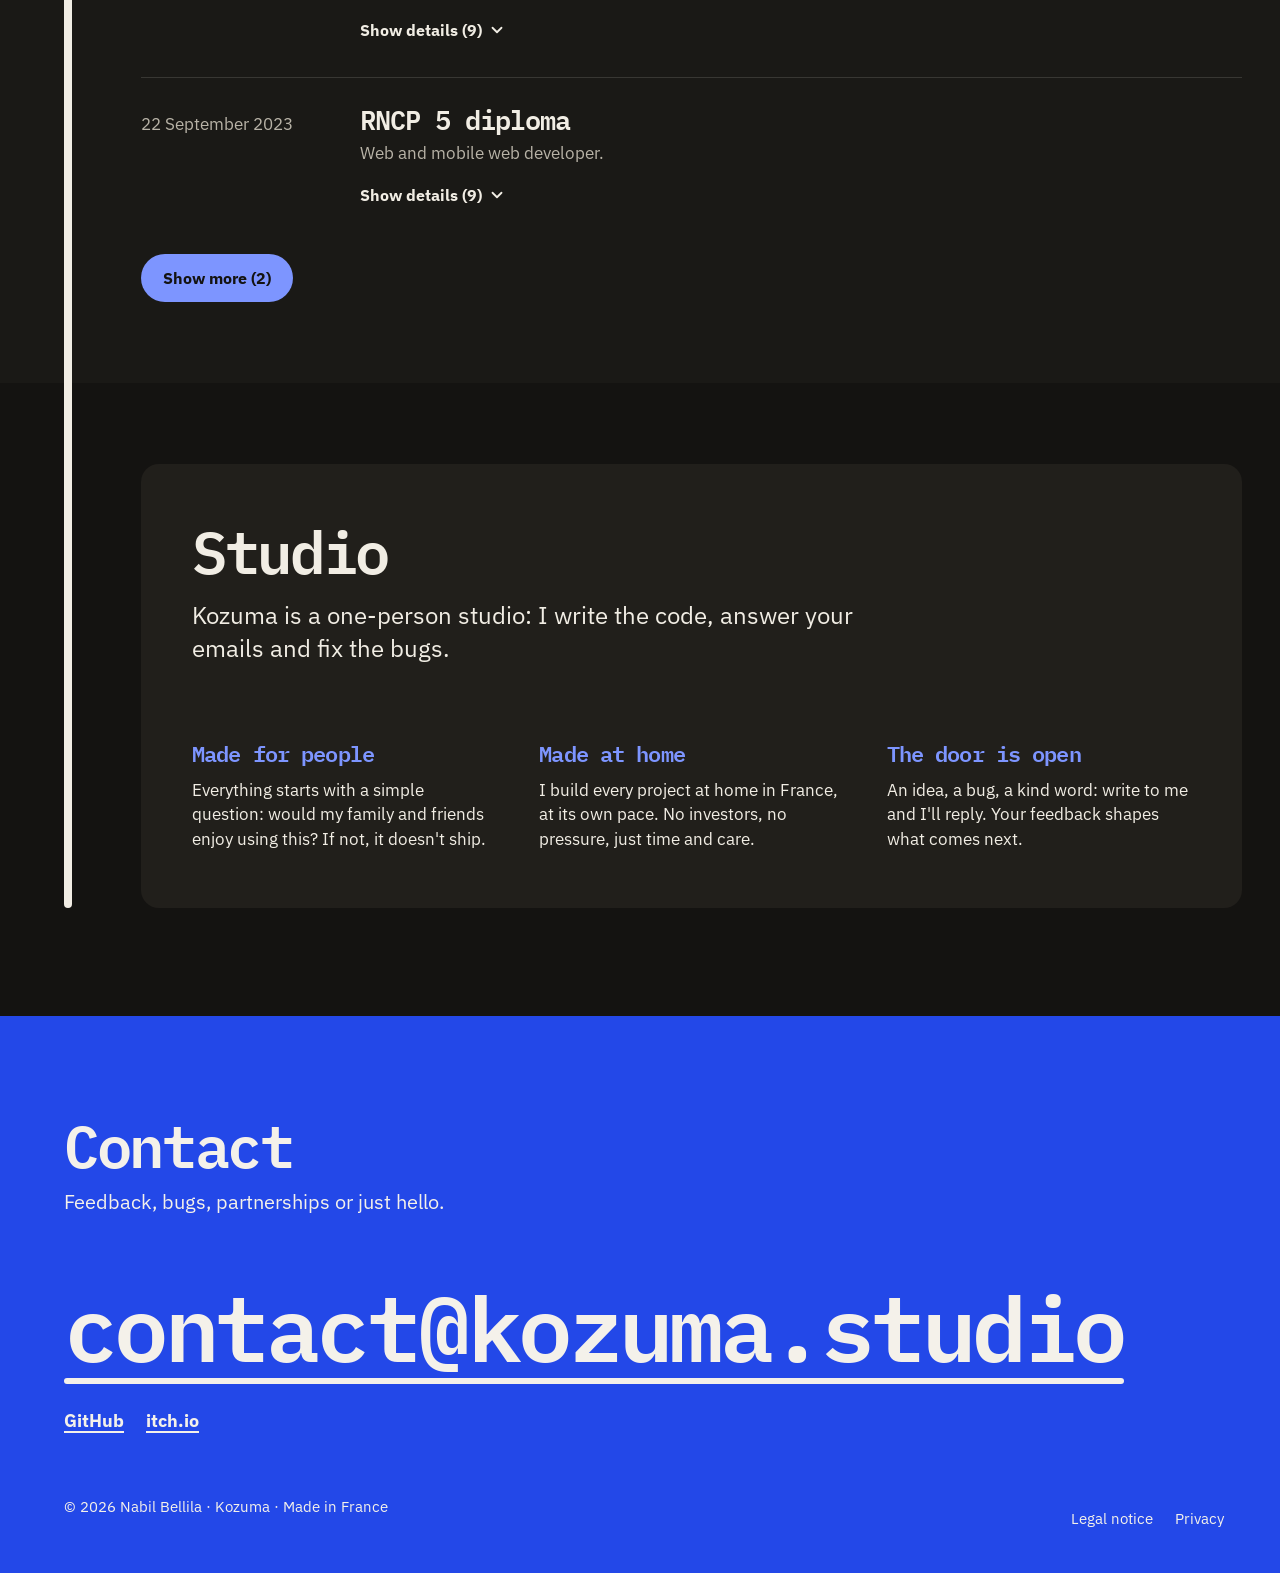
==== commit 97caeb60: "Clearer layout and dark theme by default" ====
--- a/index.html
+++ b/index.html
@@ -7,8 +7,7 @@
 <link rel="canonical" href="https://kozuma.studio/">
 <meta name="description" content="Nabil Bellila is an independent developer in France. Under the name Kozuma, he makes apps, websites, tools and video games, with care.">
 <meta name="author" content="Nabil Bellila">
-<meta name="theme-color" content="#2348e8" media="(prefers-color-scheme: light)">
-<meta name="theme-color" content="#141311" media="(prefers-color-scheme: dark)">
+<meta name="theme-color" content="#141311">
 <script>
   // Apply the saved theme before the page paints, so there is no flash.
   document.documentElement.classList.add('js');
@@ -32,17 +31,21 @@
   :root {
     --display: "IBM Plex Mono", ui-monospace, monospace;
     --body: "IBM Plex Sans", system-ui, sans-serif;
-    --ground: #2348e8; --on: #f4f1ea; --soft: #d6ddff; --chip: #1a38c4; --sheet: #f4f1ea; --on-sheet: #161513; --soft-sheet: #55524a; --close: #161513; --on-close: #f4f1ea; --hot: #7d95ff; --sheet-hot: #2348e8;
-    --logo-bar: var(--on); --logo-chevron: var(--on); --logo-ink: var(--on);
+    /* Dark is the site's default look. Light is only ever chosen with the toggle. */
+    --ground: #141311; --on: #f1ede4; --soft: #b8b3a7; --line: rgba(241, 237, 228, .14); --chip: #2c2a25;
+    --panel: #1e1c19; --band: #1a1916; --sheet: #211f1b; --on-sheet: #f1ede4; --soft-sheet: #c4bfb3; --sheet-hot: #7d95ff;
+    --accent: #7d95ff; --on-accent: #141311; --close: #2348e8; --on-close: #f4f1ea; --hot: #f4f1ea;
+    --logo-bar: var(--on); --logo-chevron: var(--accent); --logo-ink: var(--on);
     --spine: clamp(18px, 5vw, 76px); --col: clamp(46px, 11vw, 176px); --edge: clamp(18px, 3vw, 44px);
     --ease-out: cubic-bezier(.23, 1, .32, 1);
     color-scheme: dark;
   }
-  /* Dark keeps the same page, on Nuit: the cobalt moves from the ground to the chevron. */
-  @media (prefers-color-scheme: dark) {
-    :root:not([data-theme="light"]) { --sheet-hot: #7d95ff; --ground: #141311; --soft: #c4bfb3; --chip: #24221e; --sheet: #211f1b; --on-sheet: #f1ede4; --soft-sheet: #c4bfb3; --close: #2348e8; --logo-chevron: #7d95ff; }
-  }
-  :root[data-theme="dark"] { --sheet-hot: #7d95ff; --ground: #141311; --soft: #c4bfb3; --chip: #24221e; --sheet: #211f1b; --on-sheet: #f1ede4; --soft-sheet: #c4bfb3; --close: #2348e8; --logo-chevron: #7d95ff; }
+  :root[data-theme="light"] {
+    --ground: #f4f1ea; --on: #161513; --soft: #55524a; --line: rgba(22, 21, 19, .14); --chip: #dcd5c4;
+    --panel: #ebe6db; --band: #ebe6db; --sheet: #ebe6db; --on-sheet: #161513; --soft-sheet: #55524a; --sheet-hot: #2348e8;
+    --accent: #2348e8; --on-accent: #f4f1ea;
+    color-scheme: light;
+  }
 
   * { box-sizing: border-box; }
   html { -webkit-text-size-adjust: 100%; scroll-behavior: smooth; }
@@ -72,9 +75,8 @@
   .ctl button:active { transform: scale(.94); }
   .ctl button[aria-pressed="true"] { background: var(--on); color: var(--ground); }
   .ctl svg { width: 18px; height: 18px; fill: none; stroke: currentColor; stroke-width: 2; stroke-linecap: round; }
-  .sun { display: none; }
-  :root[data-theme="dark"] .sun { display: block; } :root[data-theme="dark"] .moon { display: none; }
-  @media (prefers-color-scheme: dark) { :root:not([data-theme="light"]) .sun { display: block; } :root:not([data-theme="light"]) .moon { display: none; } }
+  .moon { display: none; }
+  :root[data-theme="light"] .sun { display: none; } :root[data-theme="light"] .moon { display: block; }
 
   .hero { padding: clamp(32px, 7vh, 96px) var(--edge) clamp(48px, 9vh, 104px) var(--spine); }
   h1 { font-size: clamp(44px, 5.6vw, 84px); }
@@ -84,7 +86,7 @@
   /* First screen: who, and the facts that back it up. */
   .hero-links { display: flex; flex-wrap: wrap; align-items: center; gap: 8px 22px; margin-top: 28px; }
   .quiet-link { display: inline-flex; align-items: center; min-height: 44px; font-weight: 600; text-decoration: underline; text-decoration-thickness: 2px; text-underline-offset: 4px; }
-  .facts-box { margin-top: 36px; background: var(--sheet); color: var(--on-sheet); border-radius: 18px; padding: clamp(18px, 2vw, 28px); transition: background 320ms var(--ease-out); }
+  .facts-box { margin-top: 36px; background: var(--panel); color: var(--on-sheet); border-radius: 18px; padding: clamp(18px, 2vw, 28px); transition: background 320ms var(--ease-out); }
   .facts { list-style: none; margin: 0; padding: 0; display: grid; gap: 16px; }
   .facts li { display: grid; grid-template-columns: 3.1em minmax(0, 1fr); gap: 12px; align-items: baseline; font-size: 17px; line-height: 1.32; }
   .facts b { font: 600 20px var(--display); letter-spacing: -.03em; color: var(--sheet-hot); font-variant-numeric: tabular-nums; }
@@ -96,61 +98,71 @@
 
   /* The logo's bar runs down the whole log; the chevron is the reader's place in it. */
   .log { position: relative; padding-left: var(--col); }
-  .bar { position: absolute; left: var(--spine); top: 0; bottom: 0; width: clamp(5px, .62vw, 9px); margin-left: 0; background: var(--on); border-radius: 99px; }
+  .bar { z-index: 1; position: absolute; left: var(--spine); top: 0; bottom: 0; width: clamp(5px, .62vw, 9px); margin-left: 0; background: var(--on); border-radius: 99px; }
   .chev { position: absolute; left: calc(var(--spine) + clamp(9px, 1.1vw, 16px)); top: 0; width: clamp(20px, 3.2vw, 46px); height: clamp(30px, 4.6vw, 66px); will-change: transform; color: var(--logo-chevron); z-index: 2; }
   .chev path { fill: none; stroke: currentColor; stroke-width: 16; stroke-linecap: round; stroke-linejoin: round; }
 
   .entry { padding: 0 var(--edge) clamp(72px, 12vh, 140px) 0; scroll-margin-top: 28px; }
   .when { display: block; font-size: 16px; margin-bottom: 14px; color: var(--soft); font-variant-numeric: tabular-nums; }
   h2.part { font-size: clamp(36px, 4.6vw, 64px); margin-bottom: clamp(40px, 7vh, 72px); }
-  .name { font-size: clamp(34px, 4vw, 56px); }
-  .entry p.say { margin-top: 18px; font-size: clamp(19px, 1.6vw, 23px); line-height: 1.38; max-width: 31em; }
+  .name { font-size: clamp(30px, 3.2vw, 44px); }
+  .entry p.say { margin-top: 14px; font-size: clamp(18px, 1.4vw, 20px); line-height: 1.42; max-width: 36em; }
   .meta { margin-top: 12px; color: var(--soft); font-size: 16px; }
   .do { display: flex; flex-wrap: wrap; align-items: center; gap: 14px; margin-top: 24px; }
-  .go { display: inline-flex; align-items: center; gap: 10px; min-height: 48px; padding: 0 22px; border-radius: 99px; background: var(--on); color: var(--ground); font-weight: 600; text-decoration: none; transition: transform 180ms var(--ease-out), background 180ms var(--ease-out); }
+  .go { display: inline-flex; align-items: center; gap: 10px; min-height: 48px; padding: 0 22px; border-radius: 99px; background: var(--accent); color: var(--on-accent); font-weight: 600; text-decoration: none; transition: transform 180ms var(--ease-out), background 180ms var(--ease-out); }
   .go:active { transform: scale(.97); }
   .go svg { width: 18px; height: 18px; fill: none; stroke: currentColor; stroke-width: 2.4; stroke-linecap: round; stroke-linejoin: round; transition: transform 260ms var(--ease-out); }
   @media (hover: hover) { .go:hover svg { transform: translateX(4px); } }
   .status { display: inline-block; font-size: 15px; font-weight: 600; padding: 8px 14px; border-radius: 99px; background: var(--chip); }
 
+  /* Every project sits in the same kind of panel. */
+  .project { --pad: clamp(20px, 3vw, 40px); background: var(--panel); border-radius: 18px; padding: var(--pad); overflow: hidden; }
+  .entry.in-group { padding-bottom: 14px; }
+
   /* Rewind's real cards, dragged with the hand or the thumb. */
-  .row { display: flex; gap: 12px; margin: clamp(28px, 5vh, 48px) calc(var(--edge) * -1) 0 0; padding: 0 var(--edge) 12px 0; overflow-x: auto; scroll-snap-type: x proximity; cursor: grab; scrollbar-width: none; overscroll-behavior-x: contain; }
+  .row { display: flex; gap: 12px; margin: clamp(24px, 4vh, 36px) calc(var(--pad) * -1) 0 0; padding: 0 var(--pad) 12px 0; overflow-x: auto; scroll-snap-type: x proximity; cursor: grab; scrollbar-width: none; overscroll-behavior-x: contain; }
   .row::-webkit-scrollbar { display: none; }
   .row.drag { cursor: grabbing; scroll-snap-type: none; }
-  .row figure { margin: 0; flex: 0 0 clamp(210px, 21vw, 300px); scroll-snap-align: start; transition: transform 320ms var(--ease-out); }
+  .row figure { margin: 0; flex: 0 0 clamp(200px, 18vw, 260px); scroll-snap-align: start; transition: transform 320ms var(--ease-out); }
   .row.drag figure { transform: scale(.985); }
   .row img { width: 100%; height: auto; aspect-ratio: 9 / 16; object-fit: cover; object-position: top; border-radius: 14px; background: #161513; pointer-events: none; user-select: none; }
 
   /* TierLore wears its own colours inside the log. */
-  .tl { background: #0f0e17; color: #f3f0fa; border-radius: 18px; padding: clamp(20px, 3vw, 44px); margin-top: 0; }
+  .tl { background: #0f0e17; color: #f3f0fa; box-shadow: inset 0 0 0 1px rgba(243, 240, 250, .1); }
   .tl .when { color: #d5d0e6; }
   
   .tl .say { color: #e5e1f2; }
   .tl .go { background: #ff4d94; color: #0f0e17; }
   .tl .status { background: #25233a; }
-
-  .lab { display: block; text-decoration: none; }
-  .lab .name { font-size: clamp(28px, 3vw, 44px); }
+  .tl .meta { color: #d5d0e6; }
+
+  
+  
   .next-line { margin-top: 18px; color: var(--soft); font-size: 16px; }
-  .lab:hover .name { text-decoration: underline; text-decoration-thickness: 3px; text-underline-offset: 7px; }
 
   /* The house rules: a sheet of crème set inside the log. */
-  .sheet { background: var(--sheet); color: var(--on-sheet); border-radius: 22px; padding: clamp(36px, 6vw, 88px) clamp(22px, 4vw, 64px); margin: 0 var(--edge) clamp(72px, 12vh, 140px) 0; transition: background 320ms var(--ease-out); }
+  .sheet { background: var(--sheet); color: var(--on-sheet); border-radius: 18px; padding: clamp(28px, 4.4vw, 64px) clamp(22px, 4vw, 64px); margin: 0 var(--edge) clamp(72px, 12vh, 140px) 0; transition: background 320ms var(--ease-out); }
   .sheet h2 { font-size: clamp(36px, 4.6vw, 64px); }
-  .sheet .one { margin-top: 22px; max-width: 26em; font-size: clamp(22px, 2.3vw, 34px); line-height: 1.3; }
+  .sheet .one { margin-top: 18px; max-width: 30em; font-size: clamp(20px, 1.9vw, 27px); line-height: 1.35; }
   .rules { display: grid; grid-template-columns: repeat(3, minmax(0, 1fr)); gap: clamp(26px, 3.4vw, 56px); margin-top: clamp(40px, 6vw, 80px); }
-  .rules h3 { font: 600 clamp(24px, 2.2vw, 32px)/1.08 var(--display); letter-spacing: -.04em; margin-bottom: 12px; color: var(--sheet-hot); }
+  .rules h3 { font: 600 clamp(21px, 1.7vw, 25px)/1.12 var(--display); letter-spacing: -.04em; margin-bottom: 12px; color: var(--sheet-hot); }
   .rules p { font-size: 17px; line-height: 1.45; }
+
+  /* The journey gets its own field, running under the bar to both edges. */
+  #carnet { background: var(--band); margin: 0 0 clamp(56px, 9vh, 104px) calc(var(--col) * -1); padding: clamp(56px, 9vh, 104px) var(--edge) clamp(56px, 9vh, 104px) var(--col); transition: background 320ms var(--ease-out); }
+  #carnet h2.part { margin-bottom: clamp(24px, 4vh, 40px); }
 
   /* The written log: big steps always show, their details unfold under them. */
   .dated, .subs { list-style: none; margin: 0; padding: 0; }
   .dated { display: grid; max-width: 64em; }
-  .dated > li { display: grid; grid-template-columns: 11.5em minmax(0, 1fr); gap: 20px; padding: clamp(18px, 2.2vw, 30px) 0; align-items: baseline; font-size: clamp(17px, 1.35vw, 19px); line-height: 1.32; }
+  .dated > li { display: grid; grid-template-columns: 11.5em minmax(0, 1fr); gap: 20px; padding: clamp(18px, 2vw, 26px) 0; border-top: 1px solid var(--line); align-items: baseline; font-size: clamp(17px, 1.35vw, 19px); line-height: 1.32; }
   .dated > li[hidden] { display: none; }
-  .log-open.log-more { margin-top: 12px; min-height: 48px; padding: 0 22px; background: var(--on); color: var(--ground); border-radius: 99px; }
+  .log-open.log-more { margin-top: 12px; min-height: 48px; padding: 0 22px; background: var(--accent); color: var(--on-accent); border-radius: 99px; }
   .dated time { font-variant-numeric: tabular-nums; }
-  .dated > li > time, .log-status { font-weight: 600; }
-  .log-title { display: block; font: 600 clamp(25px, 3vw, 44px)/1.1 var(--display); letter-spacing: -.04em; text-wrap: balance; }
+  .dated > li > time { color: var(--soft); }
+  .log-status { justify-self: start; padding: 5px 12px; border-radius: 99px; background: var(--accent); color: var(--on-accent); font-size: 15px; font-weight: 600; }
+  .log-title { display: block; font: 600 clamp(23px, 2.1vw, 30px)/1.15 var(--display); letter-spacing: -.035em; }
+  .log-text { display: block; margin-top: 6px; color: var(--soft); max-width: 38em; font-size: clamp(17px, 1.3vw, 19px); line-height: 1.42; }
   .log-actions { display: flex; flex-wrap: wrap; align-items: center; gap: 4px 20px; margin-top: 8px; }
   .log-link, .log-open { min-height: 44px; display: inline-flex; align-items: center; font: 600 16px var(--body); color: var(--on); }
   .log-link { text-decoration: underline; text-decoration-thickness: 2px; text-underline-offset: 4px; }
@@ -203,9 +215,7 @@
     h1 { font-size: min(11.4vw, 64px); }
     .bar { width: 5px; }
     .chev { left: 21px; width: 16px; height: 24px; }
-    .row { margin-right: calc(var(--edge) * -1); }
     .row figure { flex-basis: 62vw; }
-    .tl { margin-right: 0; border-radius: 14px; }
     .sheet { border-radius: 16px; padding-left: 20px; padding-right: 20px; }
     .rules { grid-template-columns: 1fr; gap: 28px; }
     .dated > li, .subs li { grid-template-columns: minmax(0, 1fr); gap: 4px; }
@@ -261,8 +271,9 @@
     <span class="bar" aria-hidden="true"></span>
     <svg class="chev" id="chev" viewBox="0 0 46 66" aria-hidden="true"><path d="M38 8 L8 33 L38 58"/></svg>
 
-    <section class="entry" data-stop id="projets">
+    <section class="entry in-group" data-stop id="projets">
       <h2 class="display part"><span lang="fr">Mes projets</span><span lang="en">My projects</span></h2>
+      <div class="project">
       <h3 class="display name with-icon"><img src="img/rewind.png" alt="" width="76" height="76">Rewind</h3>
       <p class="say"><span lang="fr">Ton année en photos, en stories. Rien ne quitte ton téléphone.</span><span lang="en">Your year in photos, as story cards. Nothing leaves your phone.</span></p>
       <p class="meta"><span lang="fr">App mobile · Android, iOS</span><span lang="en">Mobile app · Android, iOS</span></p>
@@ -279,10 +290,11 @@
         <figure class="say-in" style="--d:350ms"><img src="img/rewind/summary.webp" loading="lazy" data-card="summary" alt="" width="540" height="960"></figure>
       </div>
       <p class="note"><span lang="fr">Cartes d'exemple : ces chiffres ne sont pas de vrais résultats.</span><span lang="en">Sample cards: these figures are not real results.</span></p>
+      </div>
     </section>
 
-    <section class="entry" data-stop aria-label="TierLore">
-      <div class="tl">
+    <section class="entry in-group" data-stop aria-label="TierLore">
+      <div class="project tl">
         <div>
           <h3 class="display name with-icon"><img src="img/tierlore.svg" alt="" width="76" height="76">TierLore</h3>
           <p class="say"><span lang="fr">Des tier lists d'anime avec du contexte, filtré selon ton avancée dans l'histoire. Classe tout, ne spoile rien.</span><span lang="en">Anime tier lists with context, filtered to where you are in the story. Rank everything, spoil nothing.</span></p>
@@ -296,10 +308,11 @@
     </section>
 
     <section class="entry" data-stop aria-label="Experiments" data-label-en="Experiments" data-label-fr="Expérimentations">
-      <a class="lab" href="https://kozumagames.itch.io" rel="noopener">
-        <h3 class="display name say-in"><span lang="fr">Jouer aux expérimentations sur itch.io</span><span lang="en">Play the experiments on itch.io</span></h3>
+      <div class="project">
+        <h3 class="display name say-in"><span lang="fr">Expérimentations</span><span lang="en">Experiments</span></h3>
         <p class="say say-in" style="--d:80ms"><span lang="fr">Des petits prototypes et clones de jeux classiques, faits pour apprendre et tester des idées.</span><span lang="en">Small prototypes and clones of classic games, made to learn and try out ideas.</span></p>
-      </a>
+        <div class="do"><a class="go" href="https://kozumagames.itch.io" rel="noopener"><span lang="fr">Jouer sur itch.io</span><span lang="en">Play on itch.io</span><svg viewBox="0 0 24 24" aria-hidden="true"><path d="M4 12h15M13 6l6 6-6 6"/></svg></a></div>
+      </div>
       <p class="next-line"><span lang="fr">Et un prochain projet est en préparation.</span><span lang="en">And a next project is on the way.</span></p>
     </section>
 
@@ -363,7 +376,7 @@
       s.textContent = text;
       return s;
     }
-    function valid(e) { return e && e.fr && (e.enCours || !isNaN(new Date(e.date + 'T12:00:00'))); }
+    function valid(e) { return e && (e.fr || e.titre) && (e.enCours || !isNaN(new Date(e.date + 'T12:00:00'))); }
     function rank(e) { return e.enCours ? '9999' : e.date; }
     function newestFirst(list) { return list.sort(function (a, b) { return rank(a) < rank(b) ? -1 : rank(a) > rank(b) ? 1 : 0; }).reverse(); }
     function when(e) {
@@ -401,7 +414,10 @@
       var li = el('li', 'say-in'), body = el('div'), actions = el('div', 'log-actions');
       if (e.replie) li.dataset.replie = '';
       var subs = newestFirst((e.sous || []).filter(valid));
-      body.append(words(e, 'log-title'));
+      var head = el('span', 'log-title');
+      head.append(span('fr', e.titre || e.fr), span('en', e.title || e.titre || e.en || e.fr));
+      body.append(head);
+      if (e.titre && e.fr) body.append(words(e, 'log-text'));
       if (e.lien) actions.append(link(e, 'log-link'));
       if (subs.length) {
         var fold = el('div', 'fold'), inner = el('ol', 'subs'), open = el('button', 'log-open');
@@ -516,9 +532,9 @@
   }, { rootMargin: '0px 0px -8% 0px' });
   document.querySelectorAll('.say-in').forEach(function (el) { io.observe(el); });
   // Theme: flips whatever is showing now and remembers the choice.
-  const themeColor = { light: '#2348e8', dark: '#141311' };
+  const themeColor = { light: '#f4f1ea', dark: '#141311' };
   function currentTheme() {
-    return document.documentElement.dataset.theme || (matchMedia('(prefers-color-scheme: dark)').matches ? 'dark' : 'light');
+    return document.documentElement.dataset.theme === 'light' ? 'light' : 'dark';
   }
   function showTheme() {
     for (const m of document.querySelectorAll('meta[name="theme-color"]')) m.content = themeColor[currentTheme()];
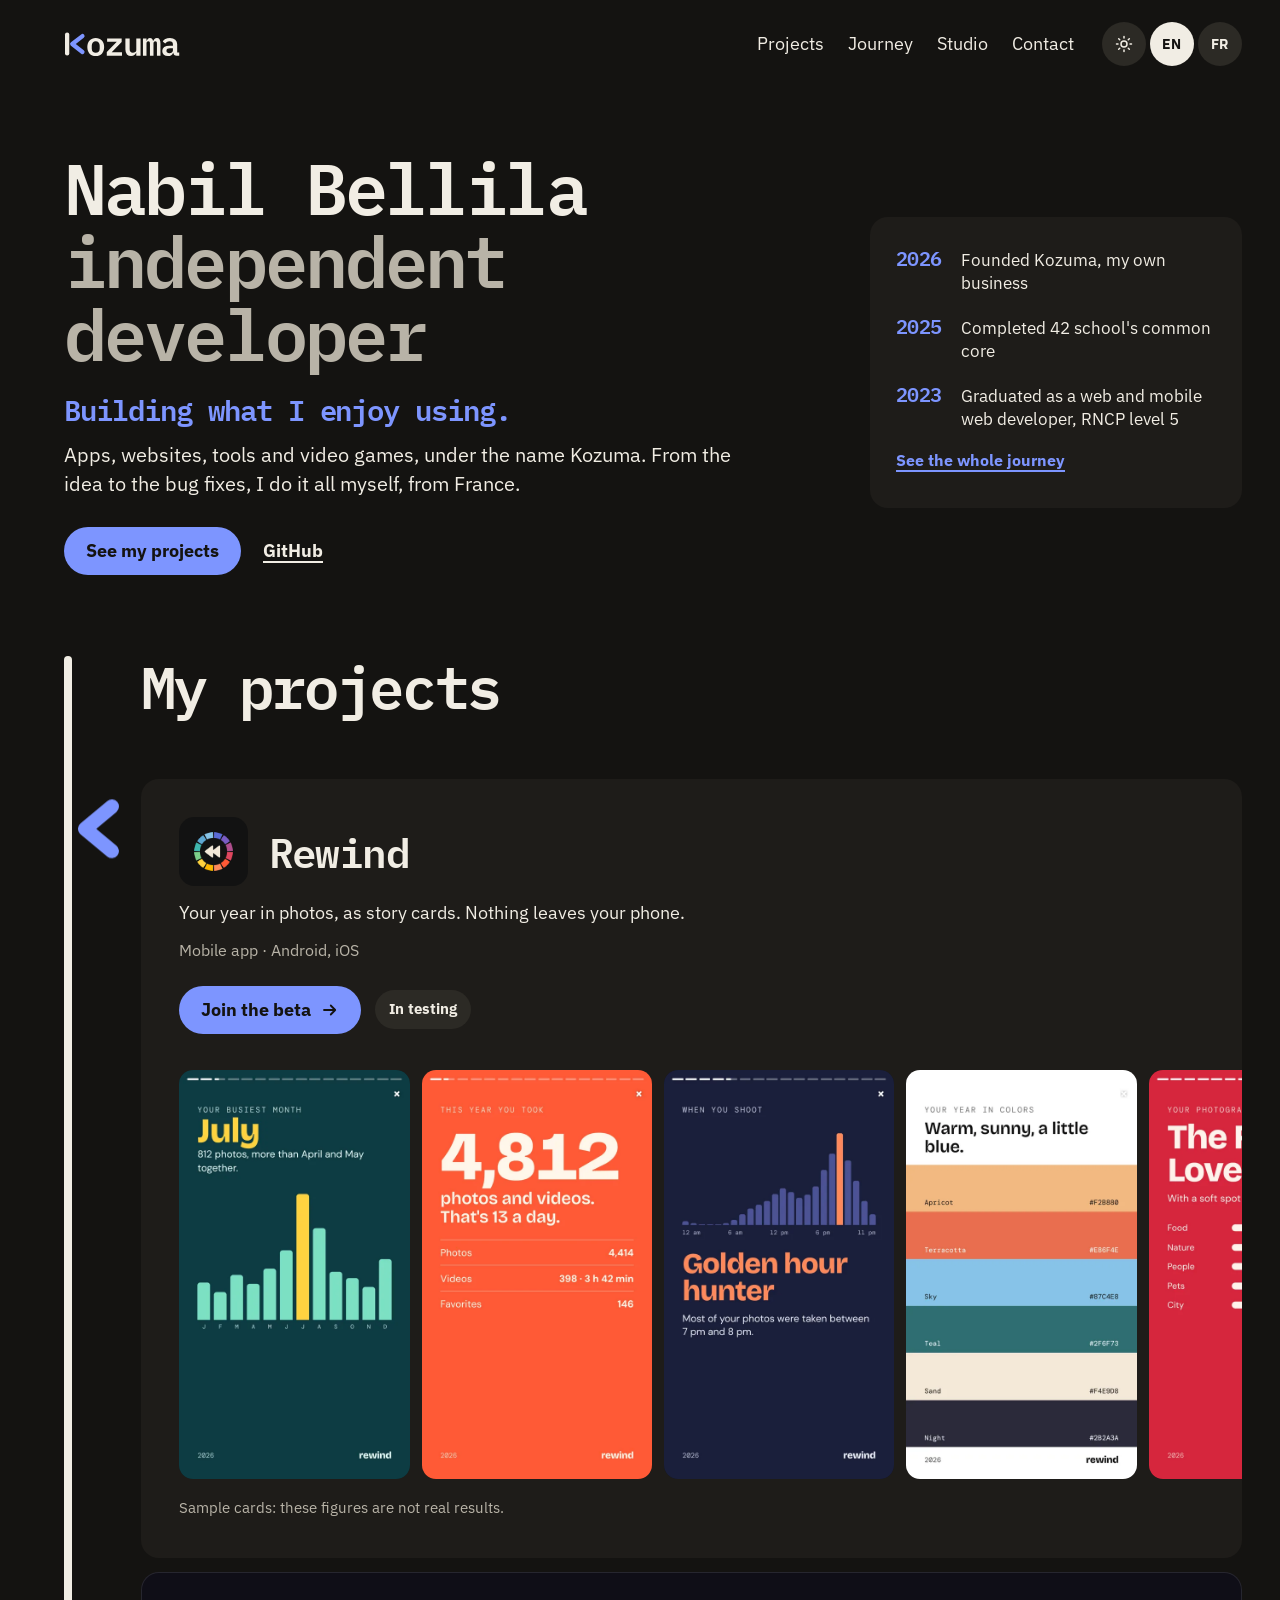
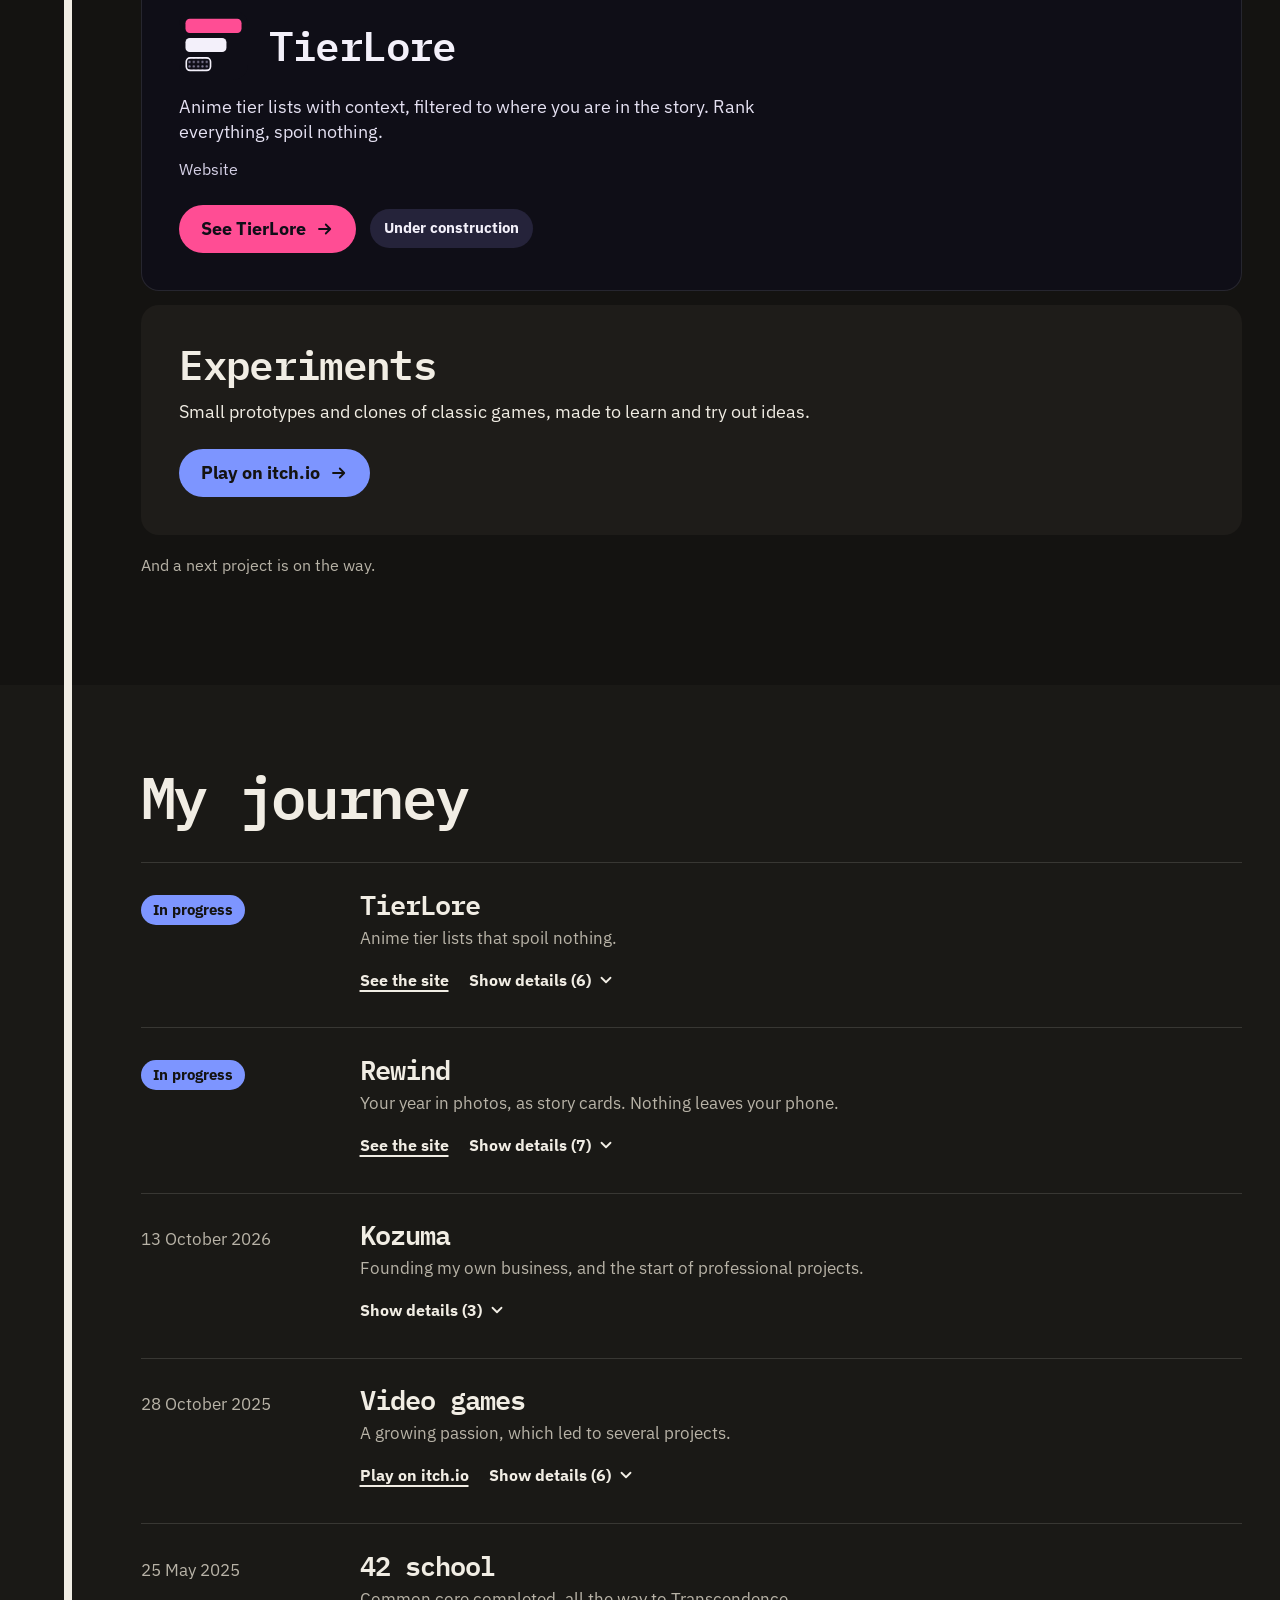
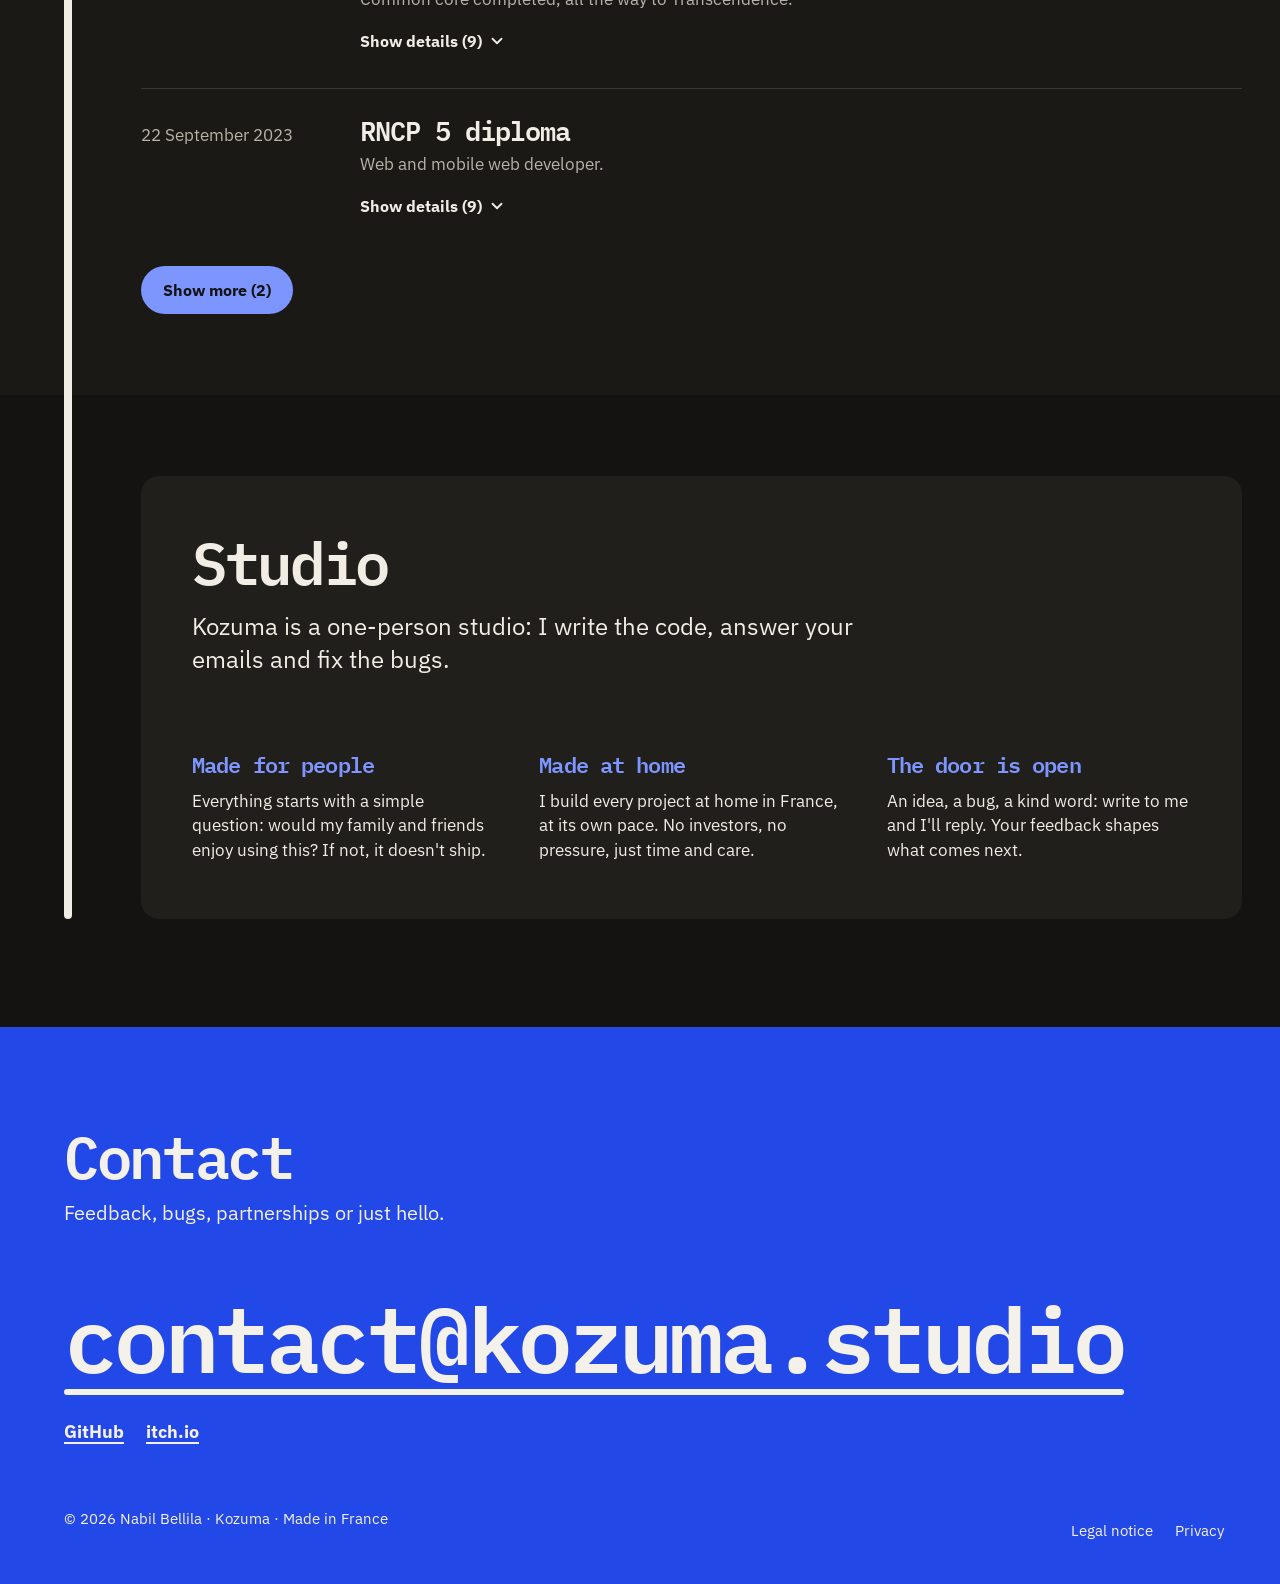
==== commit 9021e0b6: "building what i enjoy using tagline" ====
--- a/index.html
+++ b/index.html
@@ -81,6 +81,8 @@
   .hero { padding: clamp(32px, 7vh, 96px) var(--edge) clamp(48px, 9vh, 104px) var(--spine); }
   h1 { font-size: clamp(44px, 5.6vw, 84px); }
   h1 .soft { display: block; color: var(--soft); }
+  .tagline { margin-top: 24px; font: 600 clamp(22px, 2.3vw, 33px)/1.15 var(--display); letter-spacing: -.035em; color: var(--accent); }
+  .tagline + .lead { margin-top: 14px; }
   .lead { margin-top: 32px; font-size: clamp(19px, 1.6vw, 23px); line-height: 1.4; max-width: 33em; }
 
   /* First screen: who, and the facts that back it up. */
@@ -251,7 +253,8 @@
   <div class="hero duo">
     <div>
       <h1 class="display">Nabil Bellila<span class="soft"><span lang="fr">développeur indépendant</span><span lang="en">independent developer</span></span></h1>
-      <p class="lead"><span lang="fr">Applis, sites, outils, jeux vidéo… je les fabrique avec le cœur, sous le nom de Kozuma. De l'idée aux corrections de bugs, je m'occupe de tout, seul, depuis la France.</span><span lang="en">Apps, websites, tools, video games… I make them from the heart, under the name Kozuma. From the idea to the bug fixes, I do it all myself, from France.</span></p>
+      <p class="tagline">Building what I enjoy using.</p>
+      <p class="lead"><span lang="fr">Des applis, des sites, des outils et des jeux vidéo, sous le nom de Kozuma. De l'idée aux corrections de bugs, je m'occupe de tout, seul, depuis la France.</span><span lang="en">Apps, websites, tools and video games, under the name Kozuma. From the idea to the bug fixes, I do it all myself, from France.</span></p>
       <div class="hero-links">
         <a class="go" href="#projets"><span lang="fr">Voir mes projets</span><span lang="en">See my projects</span></a>
         <a class="quiet-link" href="https://github.com/Nabil080" rel="noopener me">GitHub</a>
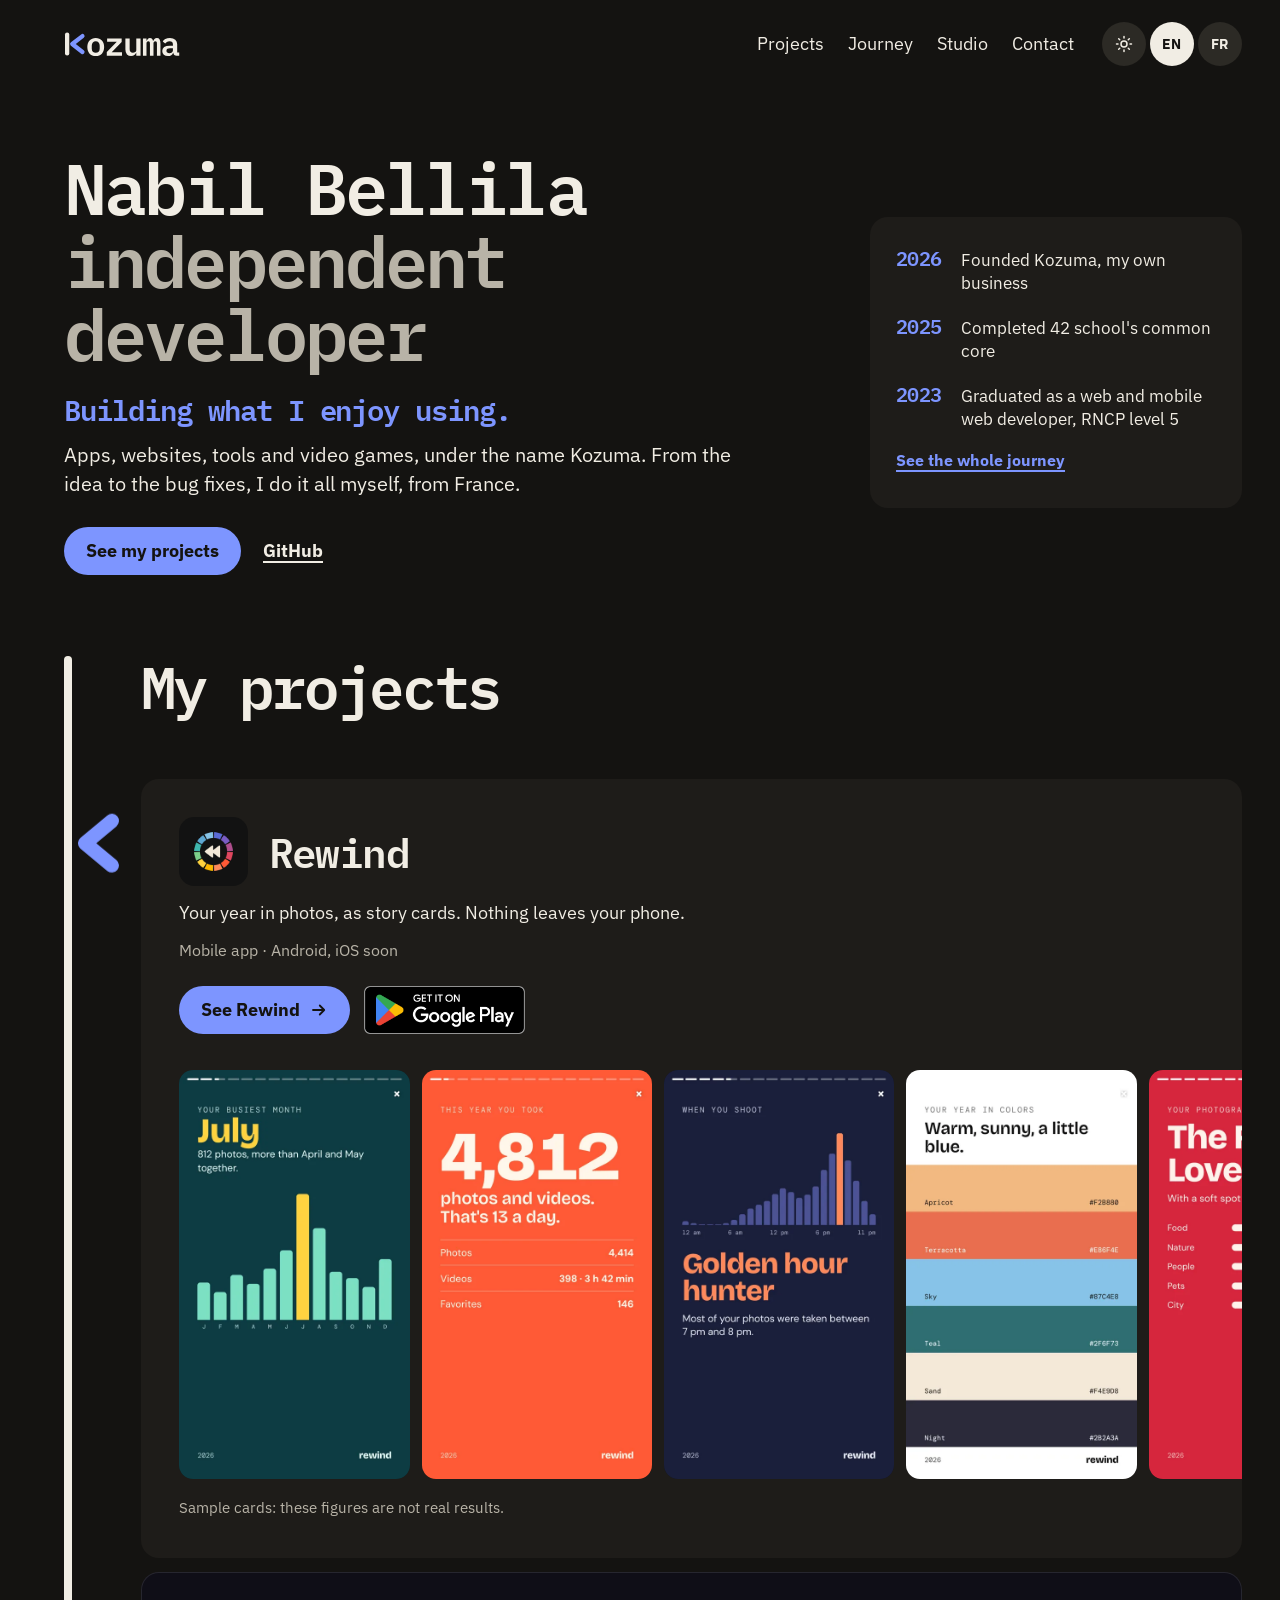
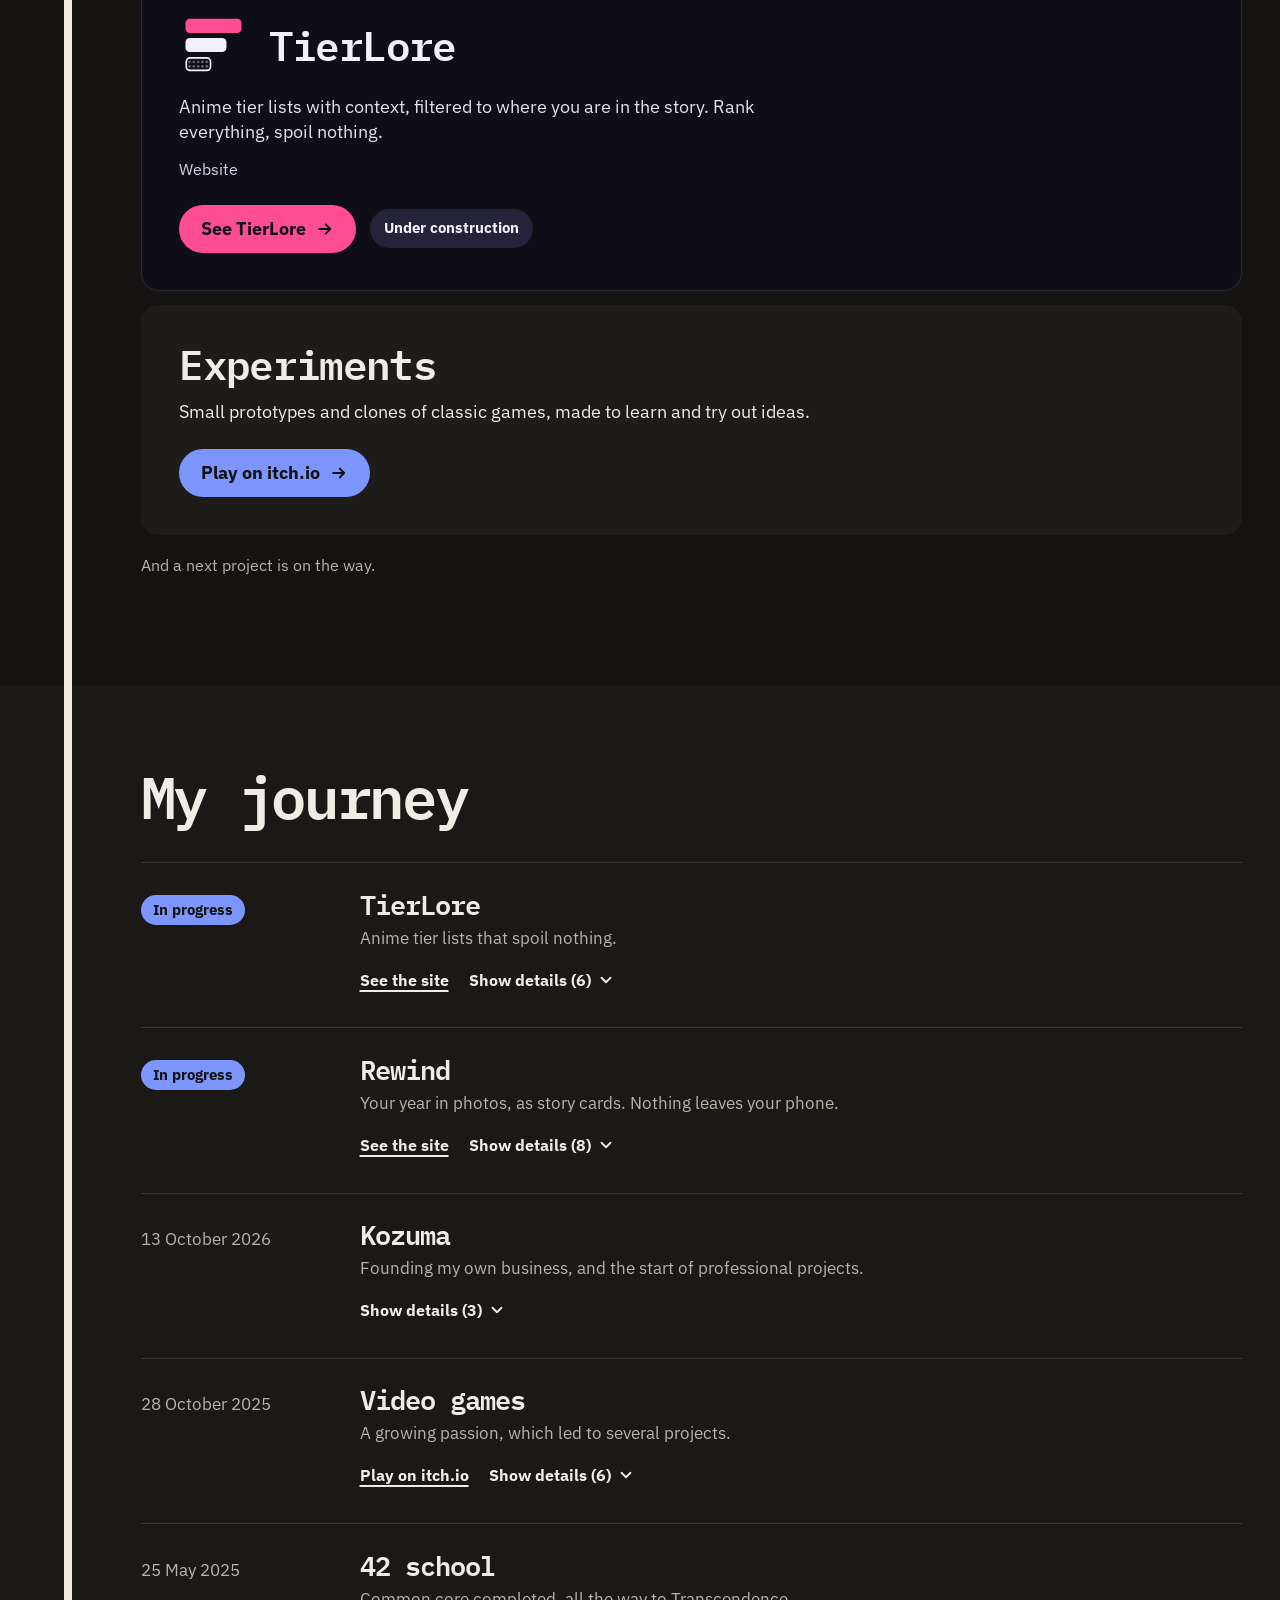
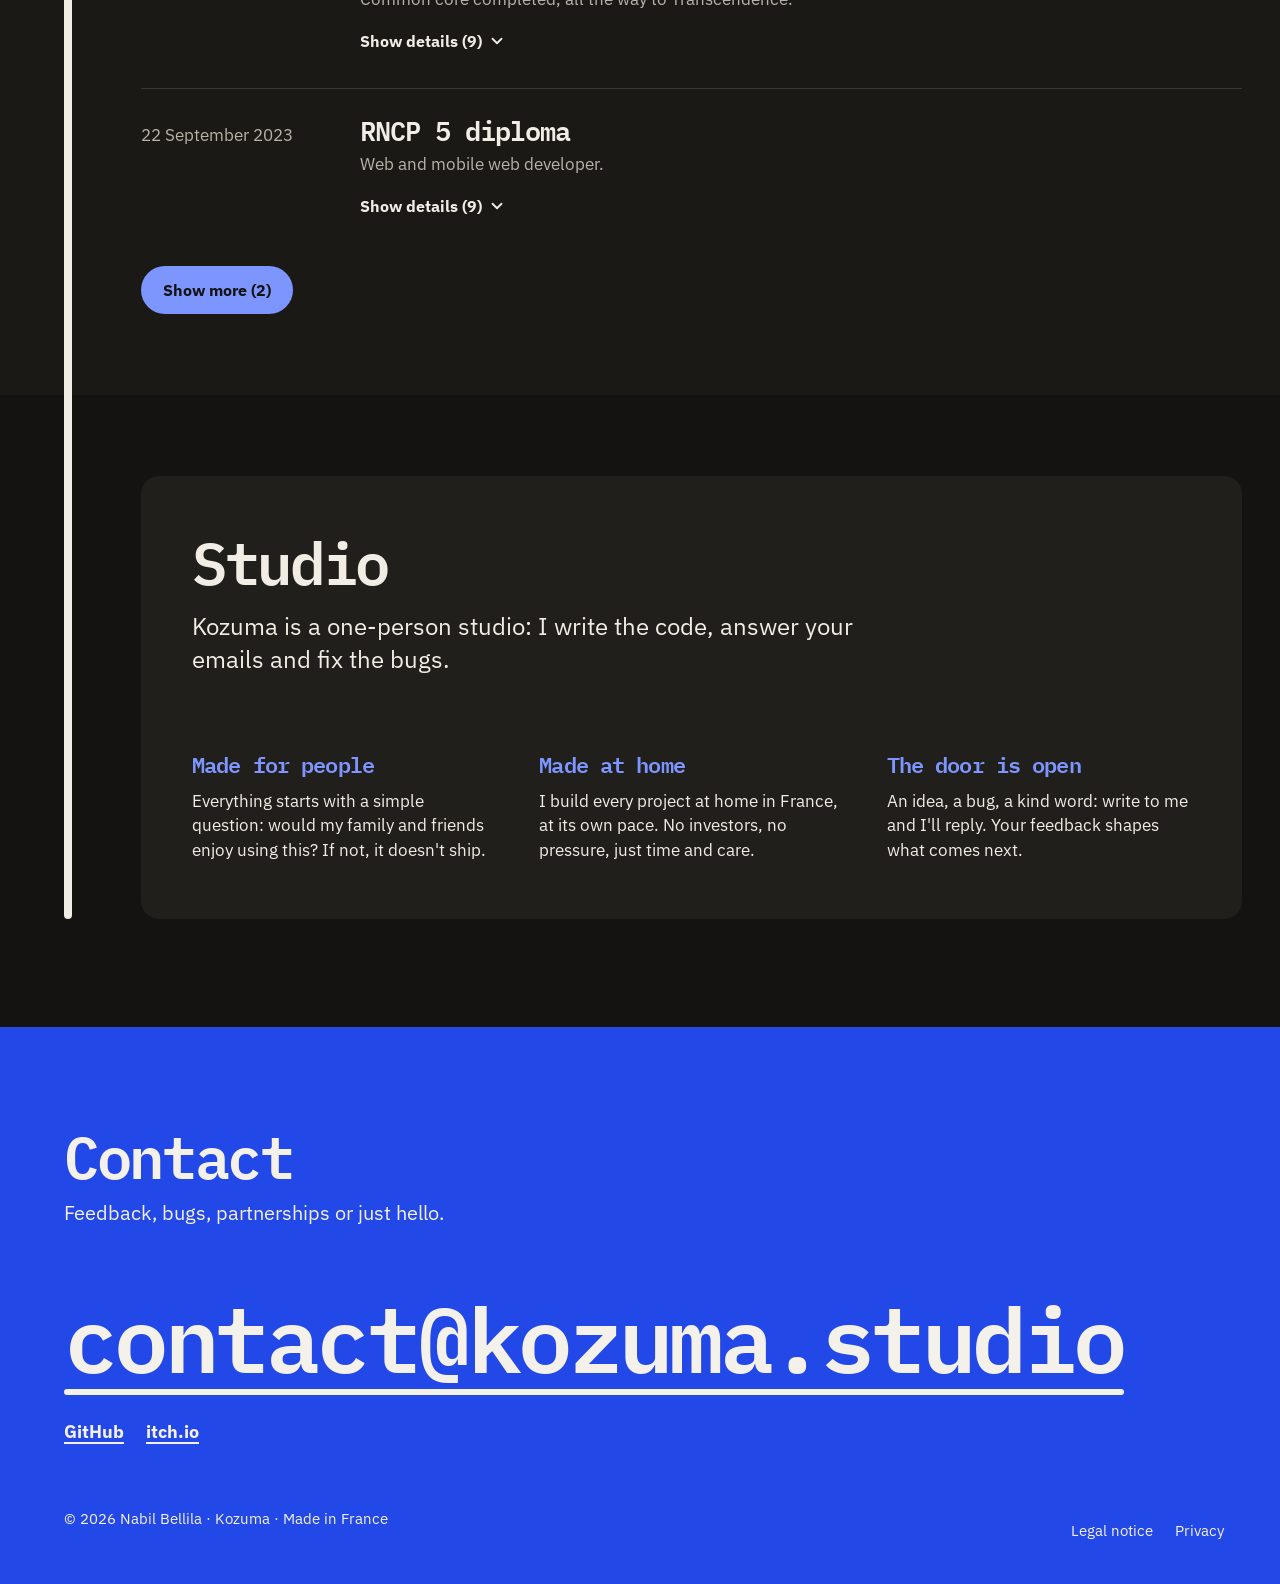
==== commit e38683dd: "Link Rewind's site and Google Play page" ====
--- a/index.html
+++ b/index.html
@@ -115,6 +115,9 @@
   .go:active { transform: scale(.97); }
   .go svg { width: 18px; height: 18px; fill: none; stroke: currentColor; stroke-width: 2.4; stroke-linecap: round; stroke-linejoin: round; transition: transform 260ms var(--ease-out); }
   @media (hover: hover) { .go:hover svg { transform: translateX(4px); } }
+  .store { display: inline-flex; border-radius: 8px; transition: transform 180ms var(--ease-out); }
+  .store:active { transform: scale(.97); }
+  .store img { display: block; height: 48px; width: auto; }
   .status { display: inline-block; font-size: 15px; font-weight: 600; padding: 8px 14px; border-radius: 99px; background: var(--chip); }
 
   /* Every project sits in the same kind of panel. */
@@ -279,10 +282,10 @@
       <div class="project">
       <h3 class="display name with-icon"><img src="img/rewind.png" alt="" width="76" height="76">Rewind</h3>
       <p class="say"><span lang="fr">Ton année en photos, en stories. Rien ne quitte ton téléphone.</span><span lang="en">Your year in photos, as story cards. Nothing leaves your phone.</span></p>
-      <p class="meta"><span lang="fr">App mobile · Android, iOS</span><span lang="en">Mobile app · Android, iOS</span></p>
+      <p class="meta"><span lang="fr">App mobile · Android, bientôt sur iOS</span><span lang="en">Mobile app · Android, iOS soon</span></p>
       <div class="do">
-        <a class="go" href="https://rewind.kozuma.studio/#beta"><span lang="fr">Rejoindre la bêta</span><span lang="en">Join the beta</span><svg viewBox="0 0 24 24" aria-hidden="true"><path d="M4 12h15M13 6l6 6-6 6"/></svg></a>
-        <span class="status"><span lang="fr">En test</span><span lang="en">In testing</span></span>
+        <a class="go" href="https://rewind.kozuma.studio/"><span lang="fr">Voir Rewind</span><span lang="en">See Rewind</span><svg viewBox="0 0 24 24" aria-hidden="true"><path d="M4 12h15M13 6l6 6-6 6"/></svg></a>
+        <a class="store" href="https://play.google.com/store/apps/details?id=studio.kozuma.rewind" rel="noopener"><img lang="fr" src="img/google-play-fr.png" alt="Disponible sur Google Play" width="162" height="48"><img lang="en" src="img/google-play-en.png" alt="Get it on Google Play" width="161" height="48"></a>
       </div>
       <div class="row" id="row" tabindex="0" role="group" aria-label="Rewind sample cards" data-label-en="Rewind sample cards" data-label-fr="Cartes d'exemple de Rewind">
         <figure class="say-in"><img src="img/rewind/month.webp" loading="lazy" data-card="month" alt="" width="540" height="960"></figure>
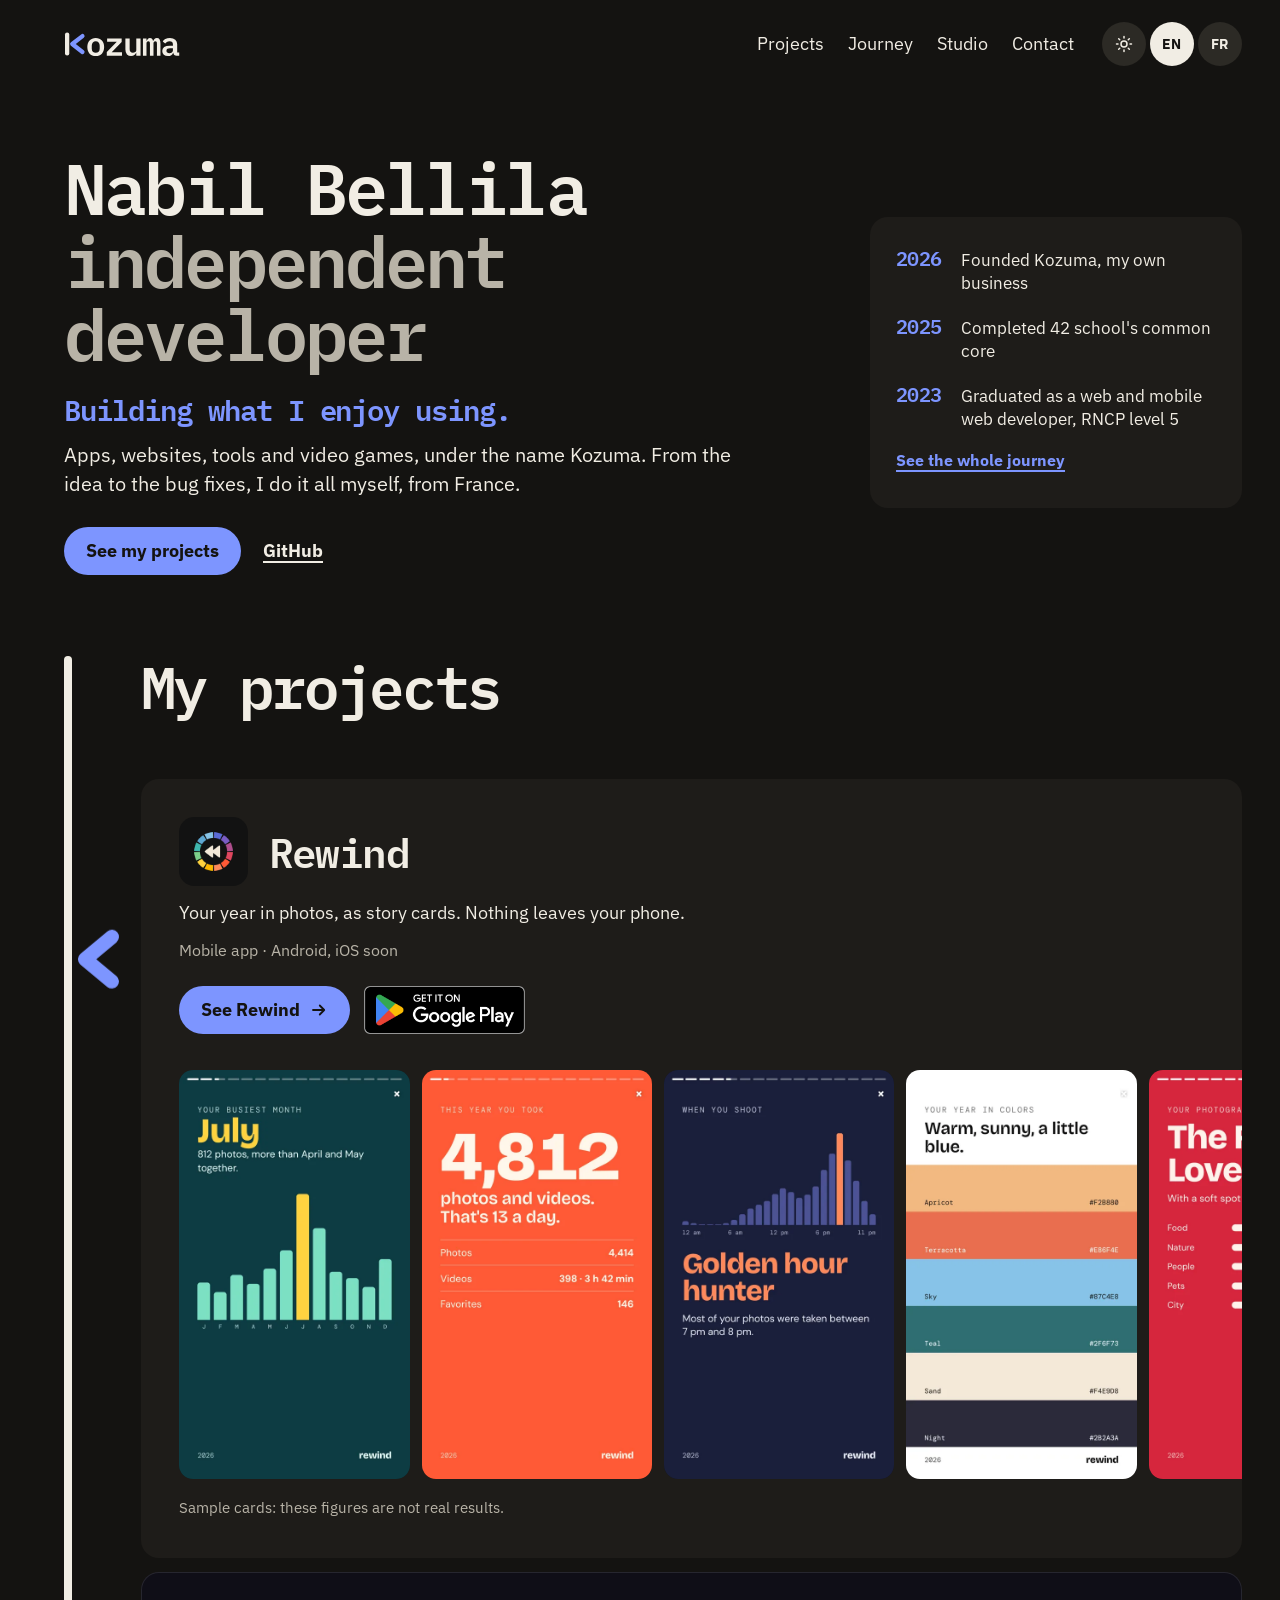
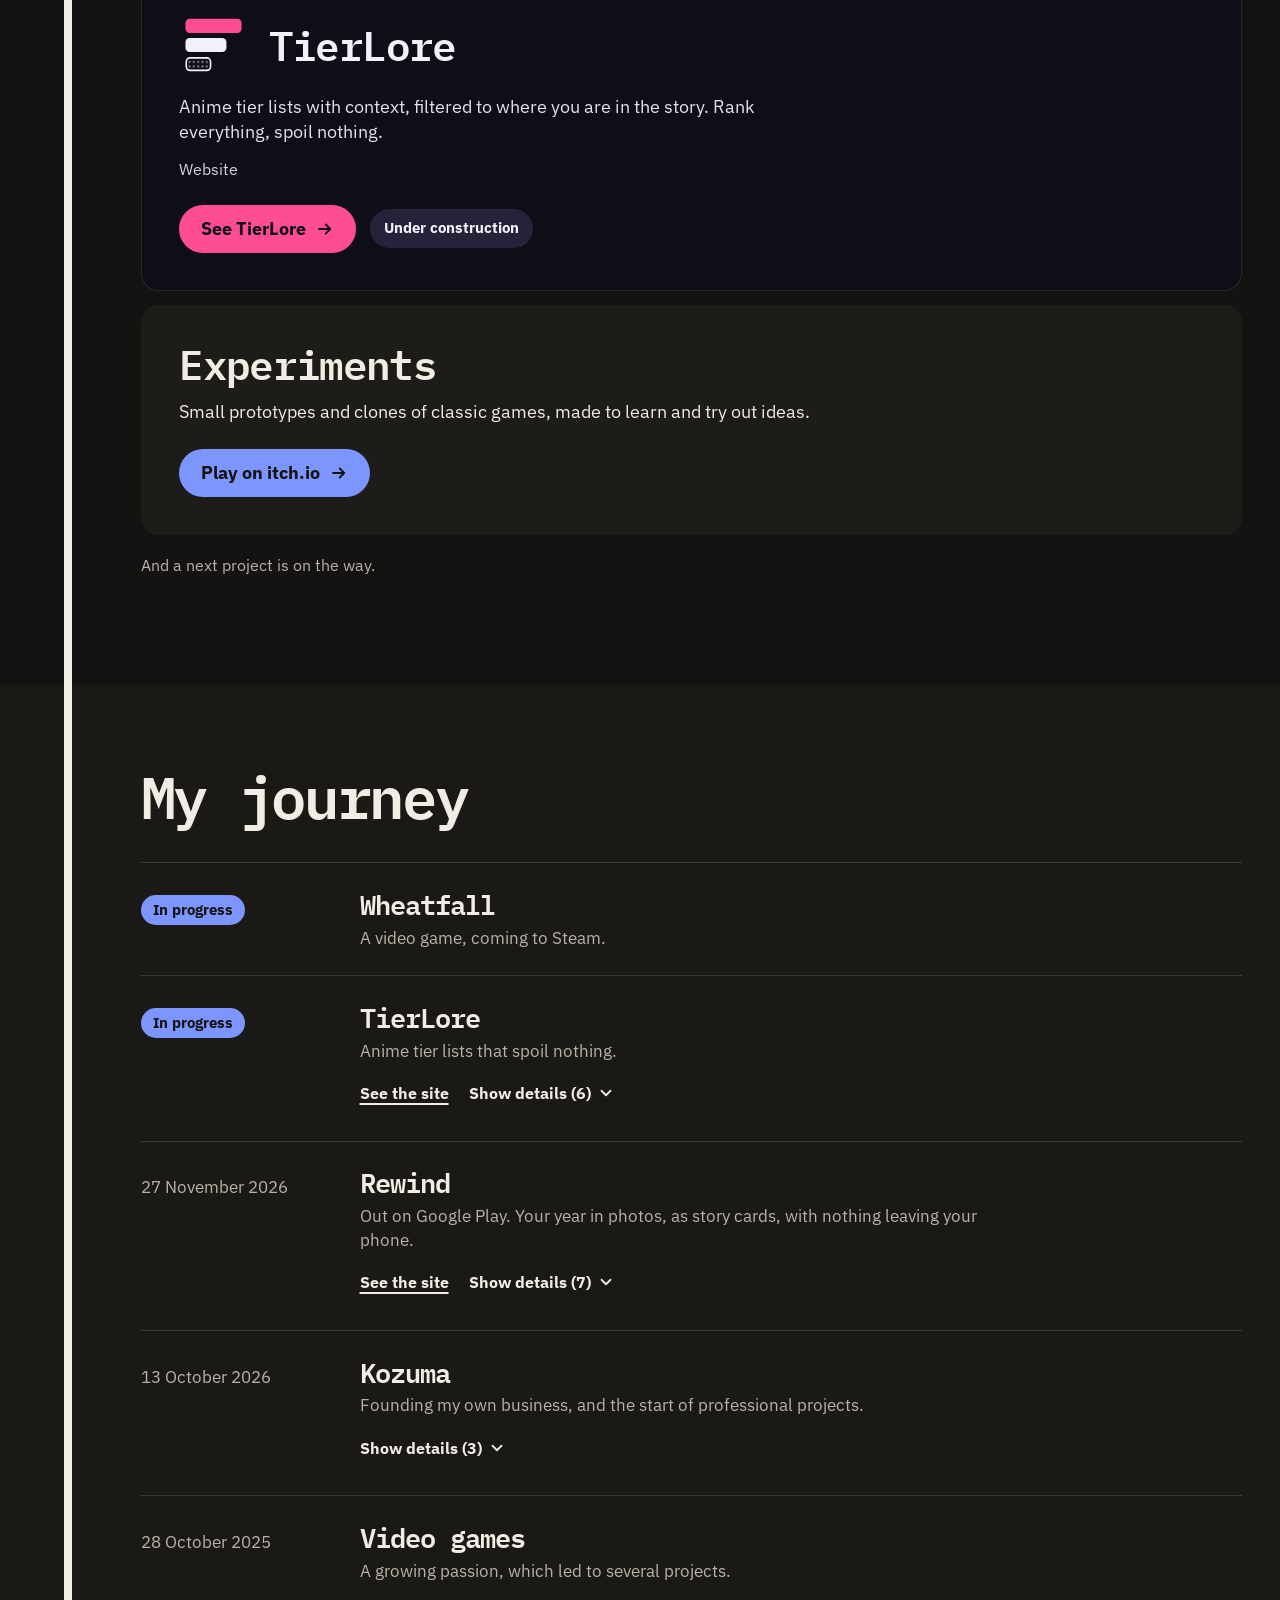
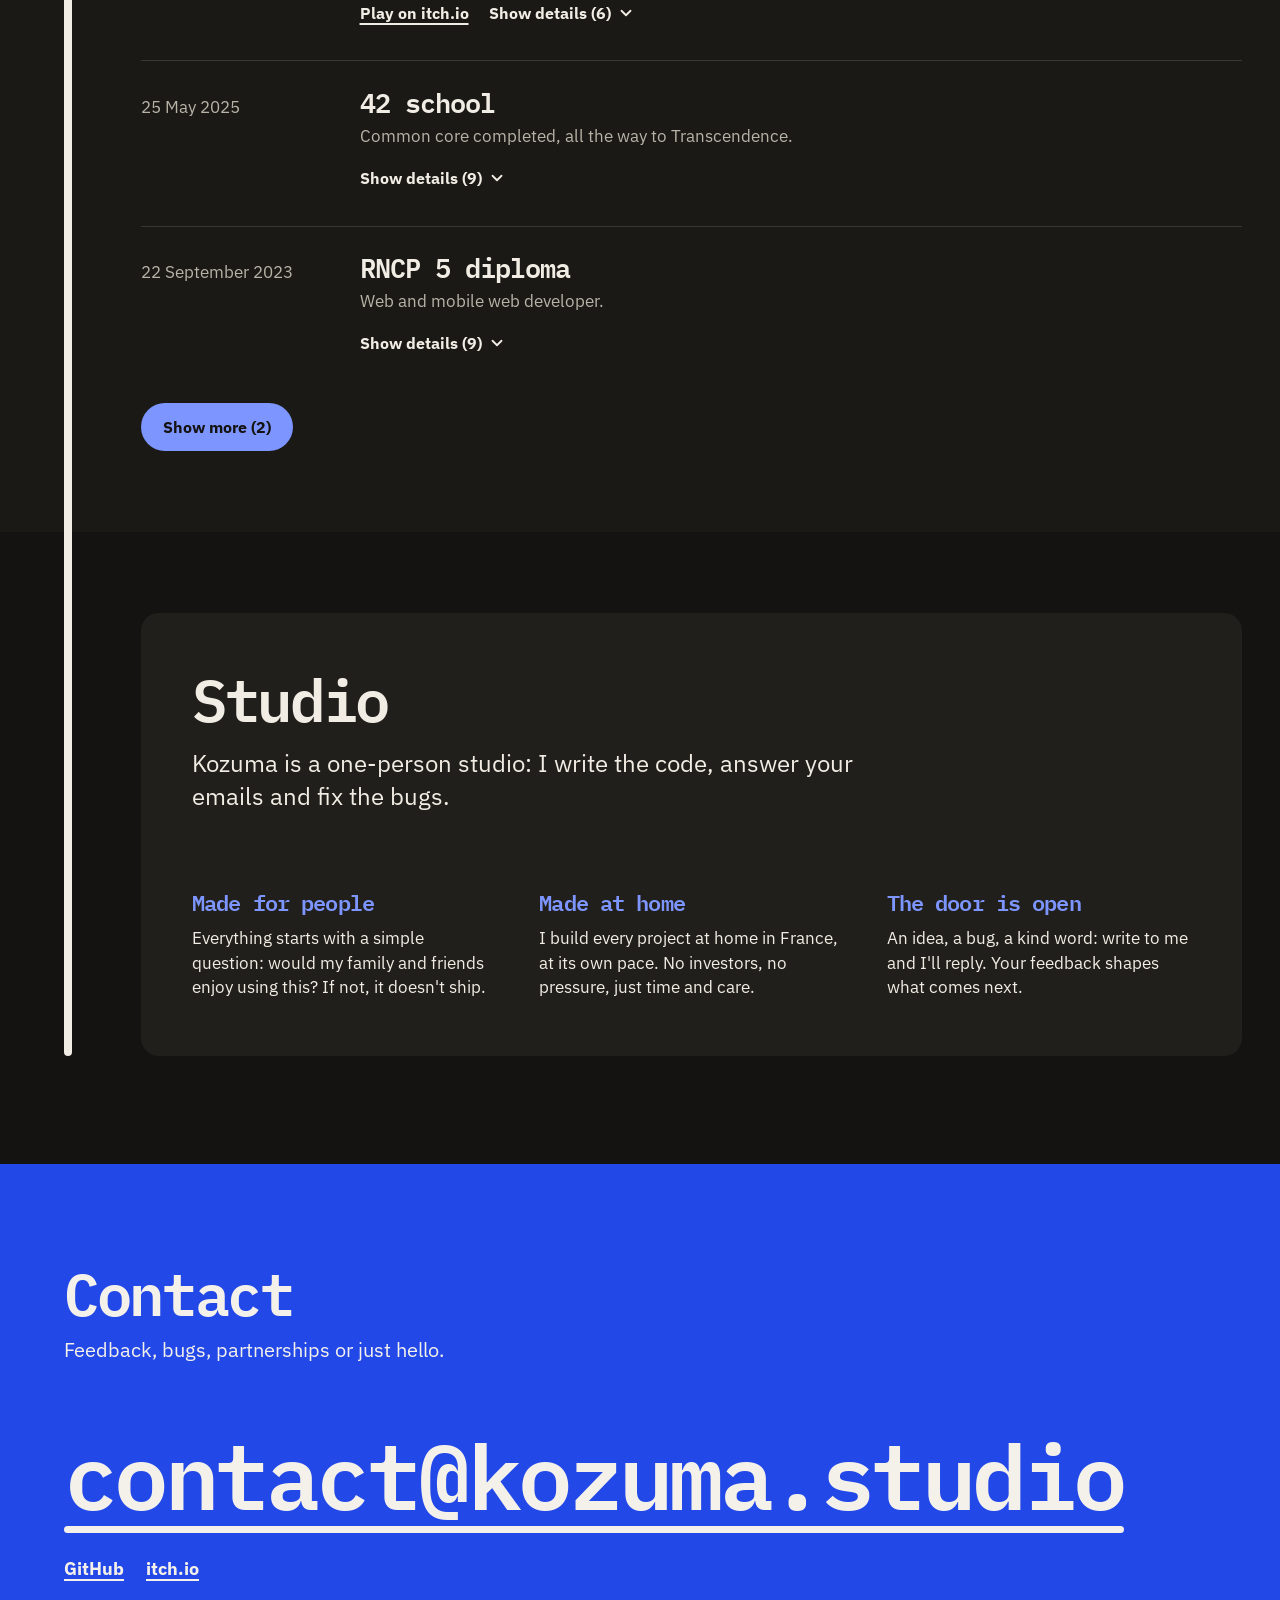
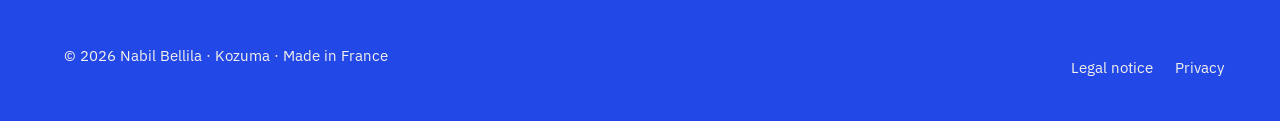
==== commit 108d14c3: "Write the README with a screenshot" ====
--- a/index.html
+++ b/index.html
@@ -9,7 +9,7 @@
 <meta name="author" content="Nabil Bellila">
 <meta name="theme-color" content="#141311">
 <script>
-  // Apply the saved theme before the page paints, so there is no flash.
+  // Apply the saved theme before the first paint to avoid a flash
   document.documentElement.classList.add('js');
   try { const t = localStorage.getItem('theme'); if (t === 'light' || t === 'dark') document.documentElement.dataset.theme = t; } catch {}
 </script>
@@ -31,7 +31,7 @@
   :root {
     --display: "IBM Plex Mono", ui-monospace, monospace;
     --body: "IBM Plex Sans", system-ui, sans-serif;
-    /* Dark is the site's default look. Light is only ever chosen with the toggle. */
+    /* Dark theme by default, light only through the toggle */
     --ground: #141311; --on: #f1ede4; --soft: #b8b3a7; --line: rgba(241, 237, 228, .14); --chip: #2c2a25;
     --panel: #1e1c19; --band: #1a1916; --sheet: #211f1b; --on-sheet: #f1ede4; --soft-sheet: #c4bfb3; --sheet-hot: #7d95ff;
     --accent: #7d95ff; --on-accent: #141311; --close: #2348e8; --on-close: #f4f1ea; --hot: #f4f1ea;
@@ -85,7 +85,7 @@
   .tagline + .lead { margin-top: 14px; }
   .lead { margin-top: 32px; font-size: clamp(19px, 1.6vw, 23px); line-height: 1.4; max-width: 33em; }
 
-  /* First screen: who, and the facts that back it up. */
+  /* Hero */
   .hero-links { display: flex; flex-wrap: wrap; align-items: center; gap: 8px 22px; margin-top: 28px; }
   .quiet-link { display: inline-flex; align-items: center; min-height: 44px; font-weight: 600; text-decoration: underline; text-decoration-thickness: 2px; text-underline-offset: 4px; }
   .facts-box { margin-top: 36px; background: var(--panel); color: var(--on-sheet); border-radius: 18px; padding: clamp(18px, 2vw, 28px); transition: background 320ms var(--ease-out); }
@@ -98,7 +98,7 @@
     .facts-box { margin-top: 0; }
   }
 
-  /* The logo's bar runs down the whole log; the chevron is the reader's place in it. */
+  /* Vertical bar from the logo, the chevron follows the scroll */
   .log { position: relative; padding-left: var(--col); }
   .bar { z-index: 1; position: absolute; left: var(--spine); top: 0; bottom: 0; width: clamp(5px, .62vw, 9px); margin-left: 0; background: var(--on); border-radius: 99px; }
   .chev { position: absolute; left: calc(var(--spine) + clamp(9px, 1.1vw, 16px)); top: 0; width: clamp(20px, 3.2vw, 46px); height: clamp(30px, 4.6vw, 66px); will-change: transform; color: var(--logo-chevron); z-index: 2; }
@@ -120,11 +120,11 @@
   .store img { display: block; height: 48px; width: auto; }
   .status { display: inline-block; font-size: 15px; font-weight: 600; padding: 8px 14px; border-radius: 99px; background: var(--chip); }
 
-  /* Every project sits in the same kind of panel. */
+  /* Project cards */
   .project { --pad: clamp(20px, 3vw, 40px); background: var(--panel); border-radius: 18px; padding: var(--pad); overflow: hidden; }
   .entry.in-group { padding-bottom: 14px; }
 
-  /* Rewind's real cards, dragged with the hand or the thumb. */
+  /* Rewind screenshots, scrollable and draggable */
   .row { display: flex; gap: 12px; margin: clamp(24px, 4vh, 36px) calc(var(--pad) * -1) 0 0; padding: 0 var(--pad) 12px 0; overflow-x: auto; scroll-snap-type: x proximity; cursor: grab; scrollbar-width: none; overscroll-behavior-x: contain; }
   .row::-webkit-scrollbar { display: none; }
   .row.drag { cursor: grabbing; scroll-snap-type: none; }
@@ -132,20 +132,17 @@
   .row.drag figure { transform: scale(.985); }
   .row img { width: 100%; height: auto; aspect-ratio: 9 / 16; object-fit: cover; object-position: top; border-radius: 14px; background: #161513; pointer-events: none; user-select: none; }
 
-  /* TierLore wears its own colours inside the log. */
+  /* TierLore uses its own colors */
   .tl { background: #0f0e17; color: #f3f0fa; box-shadow: inset 0 0 0 1px rgba(243, 240, 250, .1); }
   .tl .when { color: #d5d0e6; }
-  
   .tl .say { color: #e5e1f2; }
   .tl .go { background: #ff4d94; color: #0f0e17; }
   .tl .status { background: #25233a; }
   .tl .meta { color: #d5d0e6; }
 
-  
-  
   .next-line { margin-top: 18px; color: var(--soft); font-size: 16px; }
 
-  /* The house rules: a sheet of crème set inside the log. */
+  /* Studio section */
   .sheet { background: var(--sheet); color: var(--on-sheet); border-radius: 18px; padding: clamp(28px, 4.4vw, 64px) clamp(22px, 4vw, 64px); margin: 0 var(--edge) clamp(72px, 12vh, 140px) 0; transition: background 320ms var(--ease-out); }
   .sheet h2 { font-size: clamp(36px, 4.6vw, 64px); }
   .sheet .one { margin-top: 18px; max-width: 30em; font-size: clamp(20px, 1.9vw, 27px); line-height: 1.35; }
@@ -153,11 +150,11 @@
   .rules h3 { font: 600 clamp(21px, 1.7vw, 25px)/1.12 var(--display); letter-spacing: -.04em; margin-bottom: 12px; color: var(--sheet-hot); }
   .rules p { font-size: 17px; line-height: 1.45; }
 
-  /* The journey gets its own field, running under the bar to both edges. */
+  /* Journey section, full width */
   #carnet { background: var(--band); margin: 0 0 clamp(56px, 9vh, 104px) calc(var(--col) * -1); padding: clamp(56px, 9vh, 104px) var(--edge) clamp(56px, 9vh, 104px) var(--col); transition: background 320ms var(--ease-out); }
   #carnet h2.part { margin-bottom: clamp(24px, 4vh, 40px); }
 
-  /* The written log: big steps always show, their details unfold under them. */
+  /* Journey entries and their foldable details */
   .dated, .subs { list-style: none; margin: 0; padding: 0; }
   .dated { display: grid; max-width: 64em; }
   .dated > li { display: grid; grid-template-columns: 11.5em minmax(0, 1fr); gap: 20px; padding: clamp(18px, 2vw, 26px) 0; border-top: 1px solid var(--line); align-items: baseline; font-size: clamp(17px, 1.35vw, 19px); line-height: 1.32; }
@@ -367,7 +364,7 @@
 
 <script src="carnet.js"></script>
 <script>
-  // The log's entries live in carnet.js. A mistake there only hides this section.
+  // Build the journey list from carnet.js. If it fails to load, the section stays hidden.
   (function () {
     if (typeof CARNET === 'undefined') return;
     var list = document.querySelector('.dated');
@@ -454,7 +451,7 @@
     });
     document.getElementById('carnet').hidden = !list.children.length;
 
-    // Blocks marked `replie` wait behind a button.
+    // Entries with replie: true are hidden behind a "Show more" button
     var folded = Array.from(list.querySelectorAll('[data-replie]'));
     if (folded.length) {
       var more = el('button', 'log-open log-more');
@@ -481,8 +478,7 @@
 
   var calm = matchMedia('(prefers-reduced-motion: reduce)').matches;
 
-  // Chevron on the bar. A spring runs from the current position and speed, so a new
-  // target redirects it mid-flight instead of restarting it.
+  // Move the chevron to the section being read, with a spring so it doesn't jump
   var log = document.getElementById('log'), chev = document.getElementById('chev');
   var stops = Array.from(log.querySelectorAll('[data-stop]'));
   var y = 0, v = 0, target = 0, last = 0, running = false;
@@ -490,7 +486,7 @@
     var line = innerHeight * .42, top = log.getBoundingClientRect().top + scrollY, pick = stops[0];
     stops.forEach(function (s) { if (s.getBoundingClientRect().top <= line) pick = s; });
     var r = pick.getBoundingClientRect();
-    // Within a tall entry the chevron keeps travelling with the reader, ending at its foot.
+    // In a tall section, keep following the scroll down to its bottom
     var inside = Math.min(Math.max(line - r.top, 0), Math.max(r.height - chev.clientHeight, 0));
     target = r.top + scrollY - top + inside;
     if (calm) { y = target; chev.style.transform = 'translateY(' + y + 'px)'; return; }
@@ -508,7 +504,7 @@
   addEventListener('resize', readTarget);
   readTarget();
 
-  // Drag the cards with the mouse; touch keeps the native scroll. Letting go carries the speed on.
+  // Mouse drag on the cards, with a bit of momentum. Touch uses native scrolling.
   var row = document.getElementById('row');
   var down = false, startX = 0, startLeft = 0, lastX = 0, speed = 0, glide = 0;
   row.addEventListener('pointerdown', function (e) {
@@ -537,7 +533,7 @@
     entries.forEach(function (e) { if (e.isIntersecting) { e.target.classList.add('in'); io.unobserve(e.target); } });
   }, { rootMargin: '0px 0px -8% 0px' });
   document.querySelectorAll('.say-in').forEach(function (el) { io.observe(el); });
-  // Theme: flips whatever is showing now and remembers the choice.
+  // Theme toggle, saved in localStorage
   const themeColor = { light: '#f4f1ea', dark: '#141311' };
   function currentTheme() {
     return document.documentElement.dataset.theme === 'light' ? 'light' : 'dark';
@@ -553,7 +549,7 @@
   });
   if (document.documentElement.dataset.theme) showTheme();
 
-  // Language: the visitor's choice, else the browser's, else English.
+  // Language: saved choice, then browser language, then English
   function setLang(lang) {
     document.documentElement.lang = lang;
     for (const b of document.querySelectorAll('[data-lang]')) b.setAttribute('aria-pressed', String(b.dataset.lang === lang));
